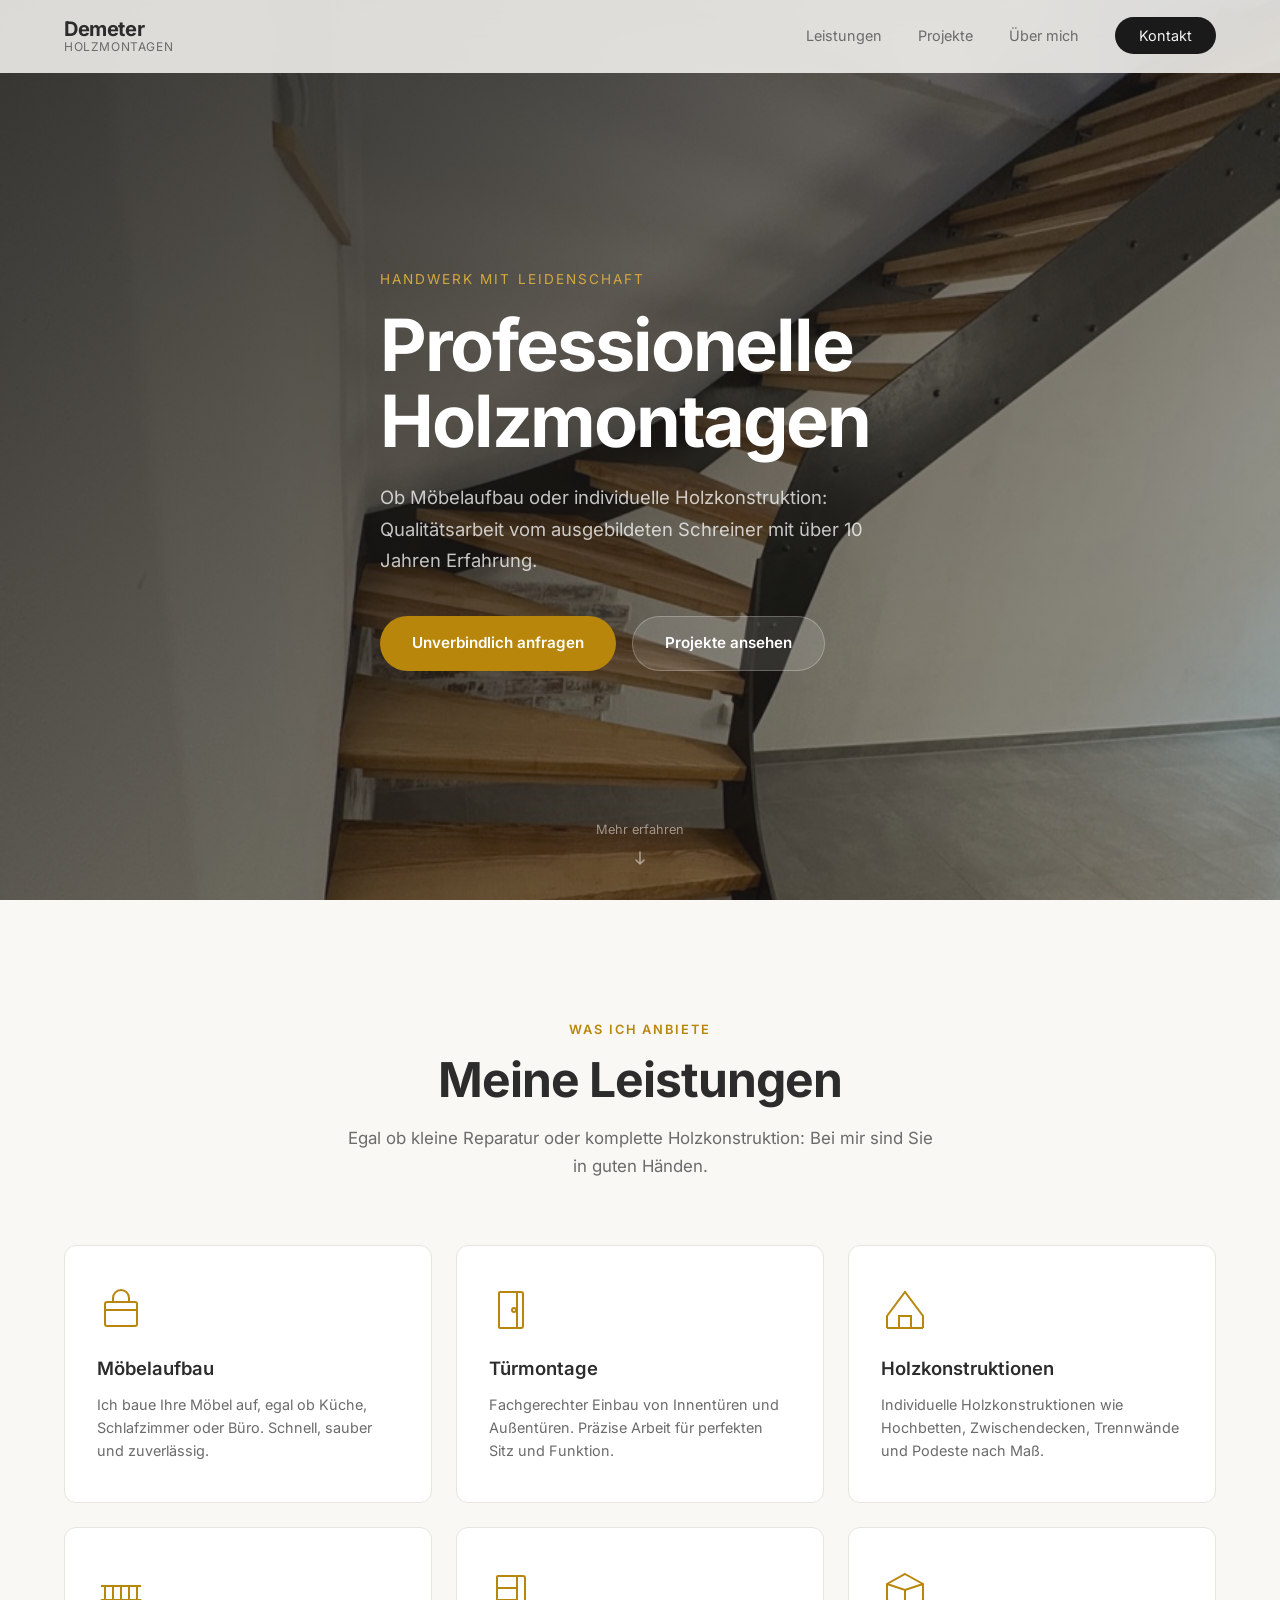
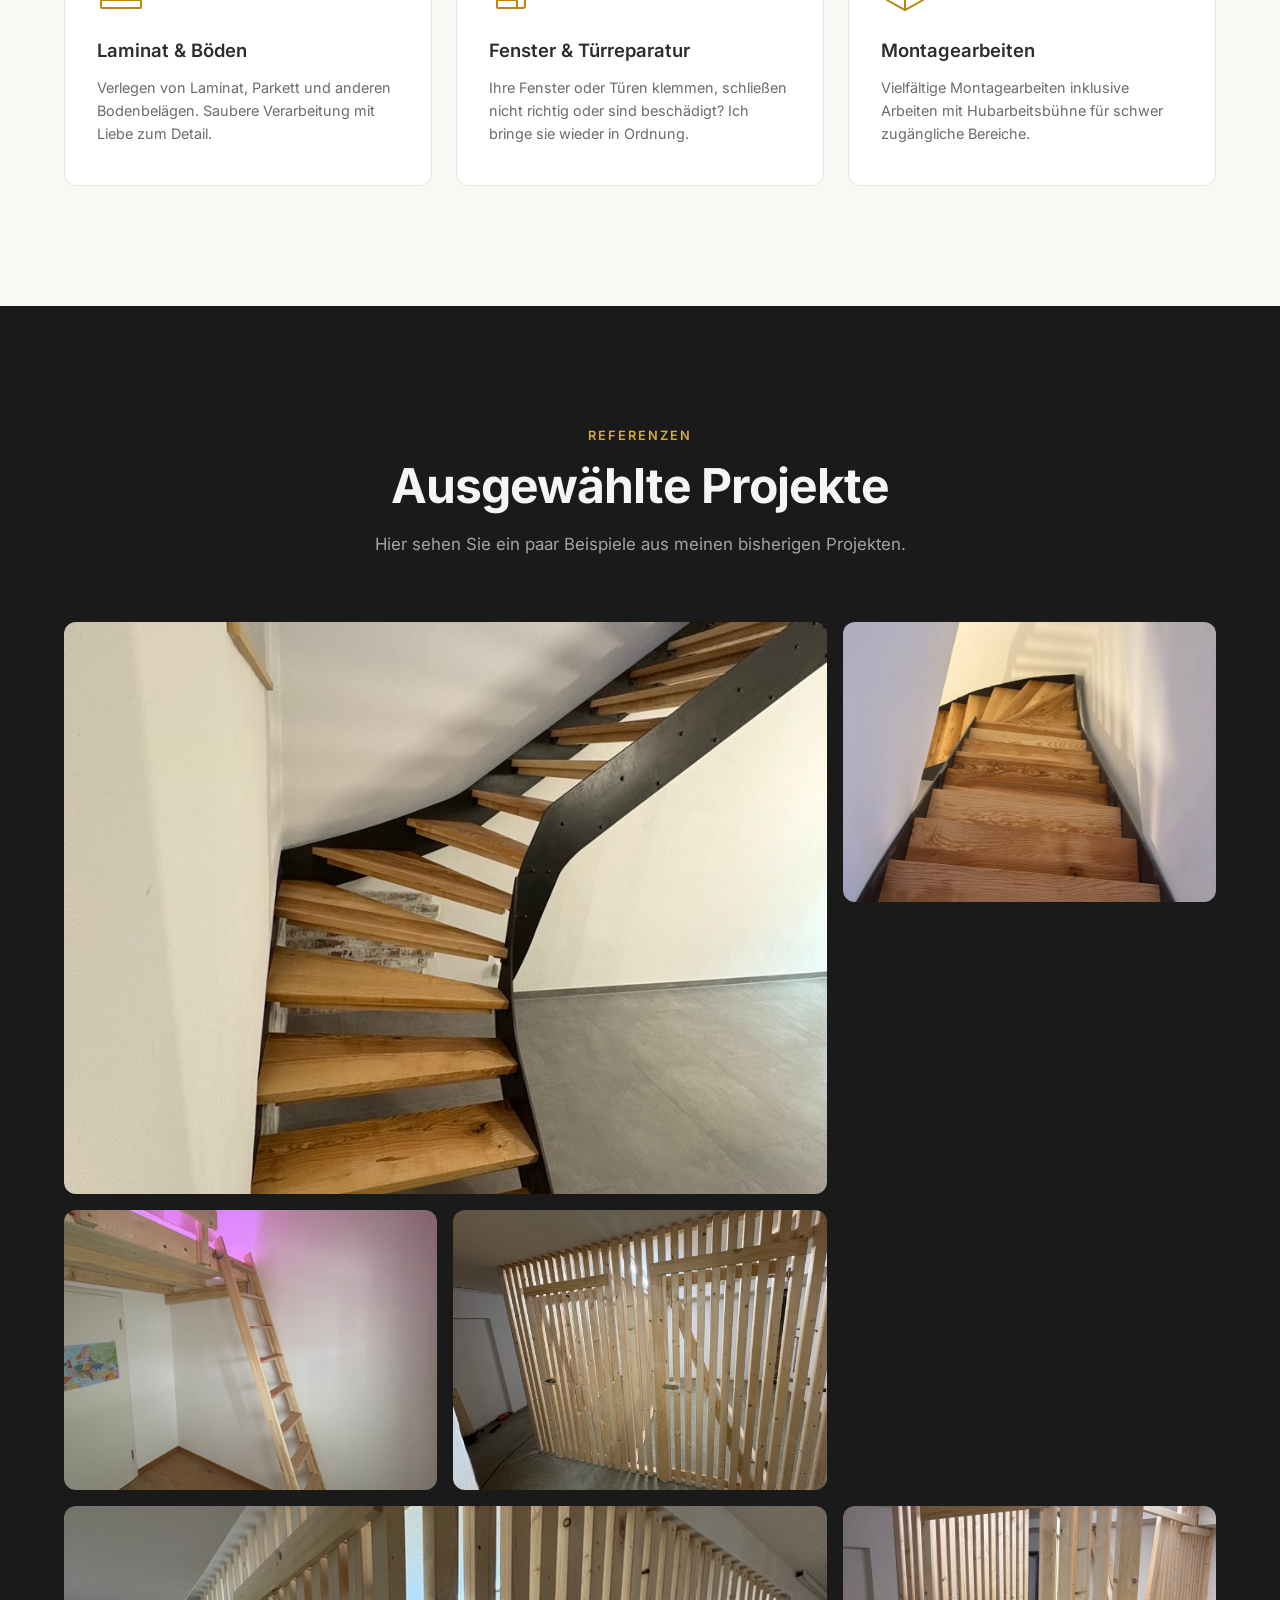
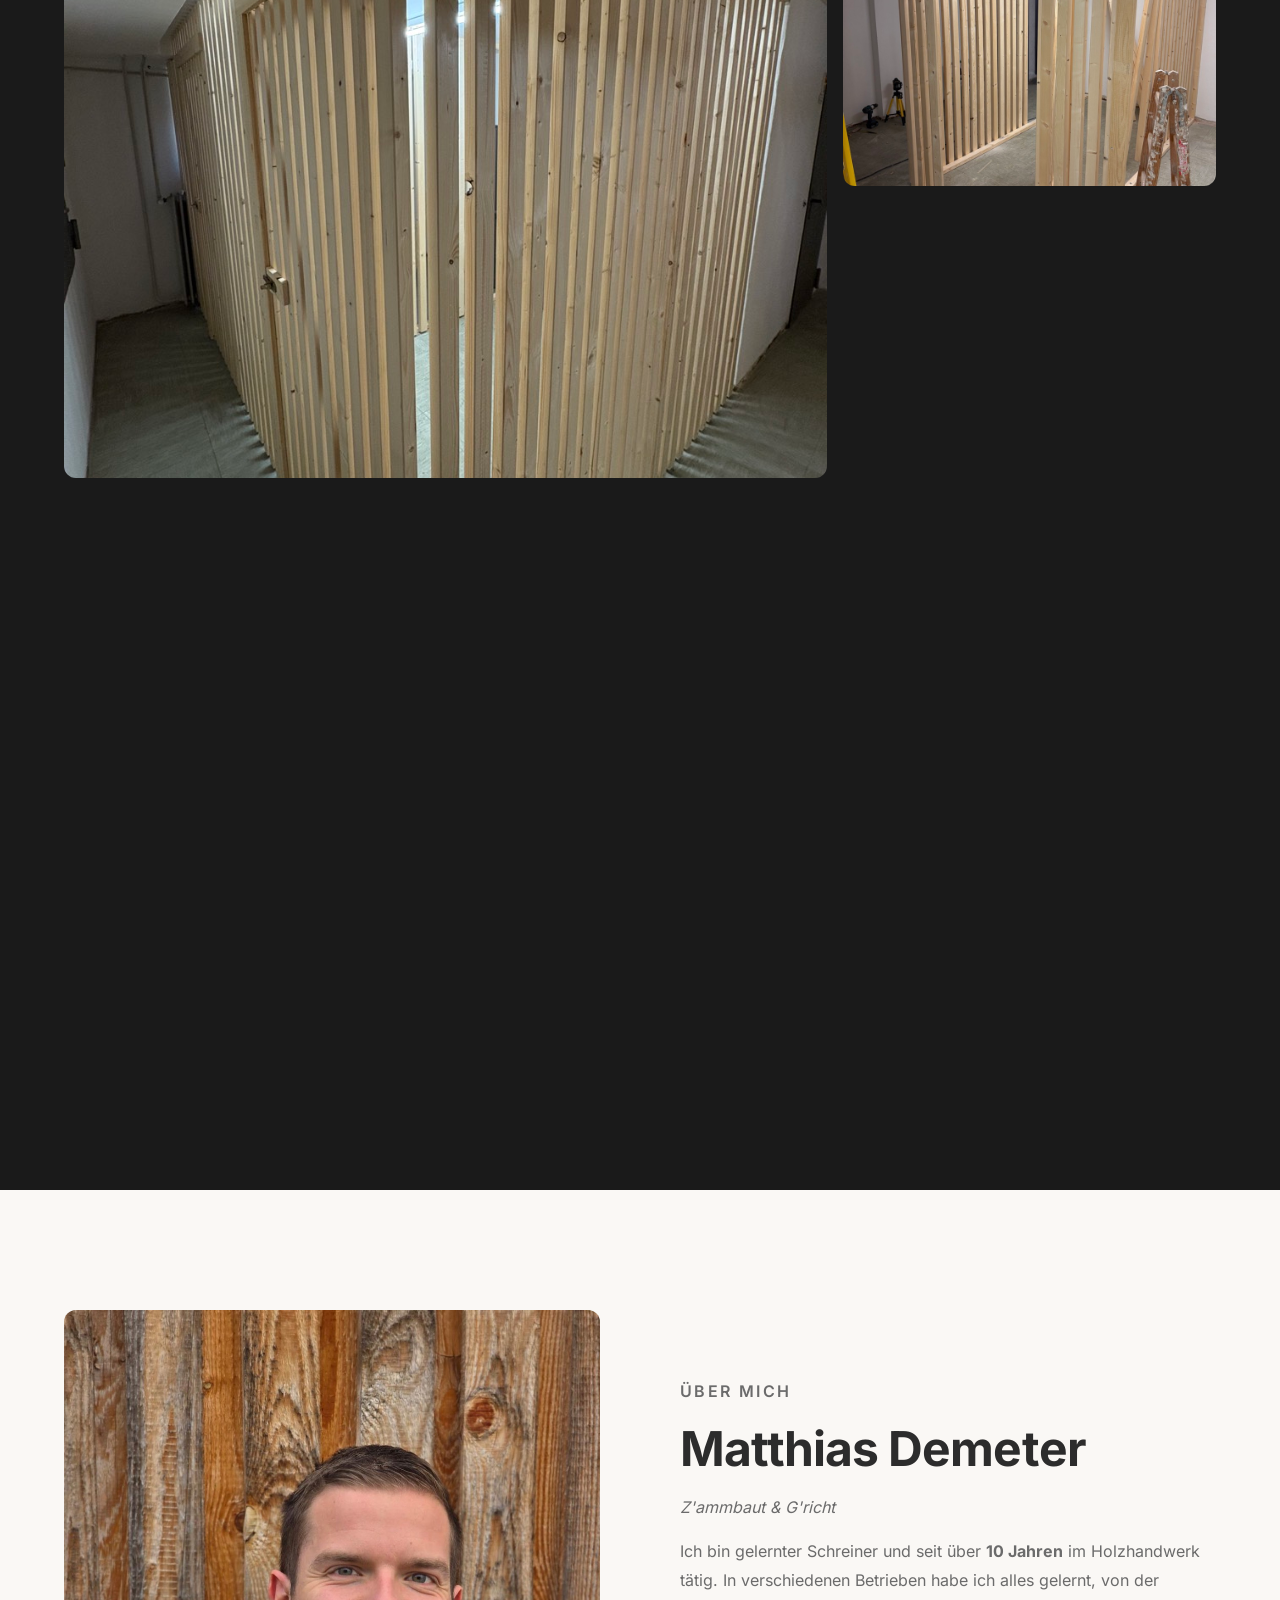
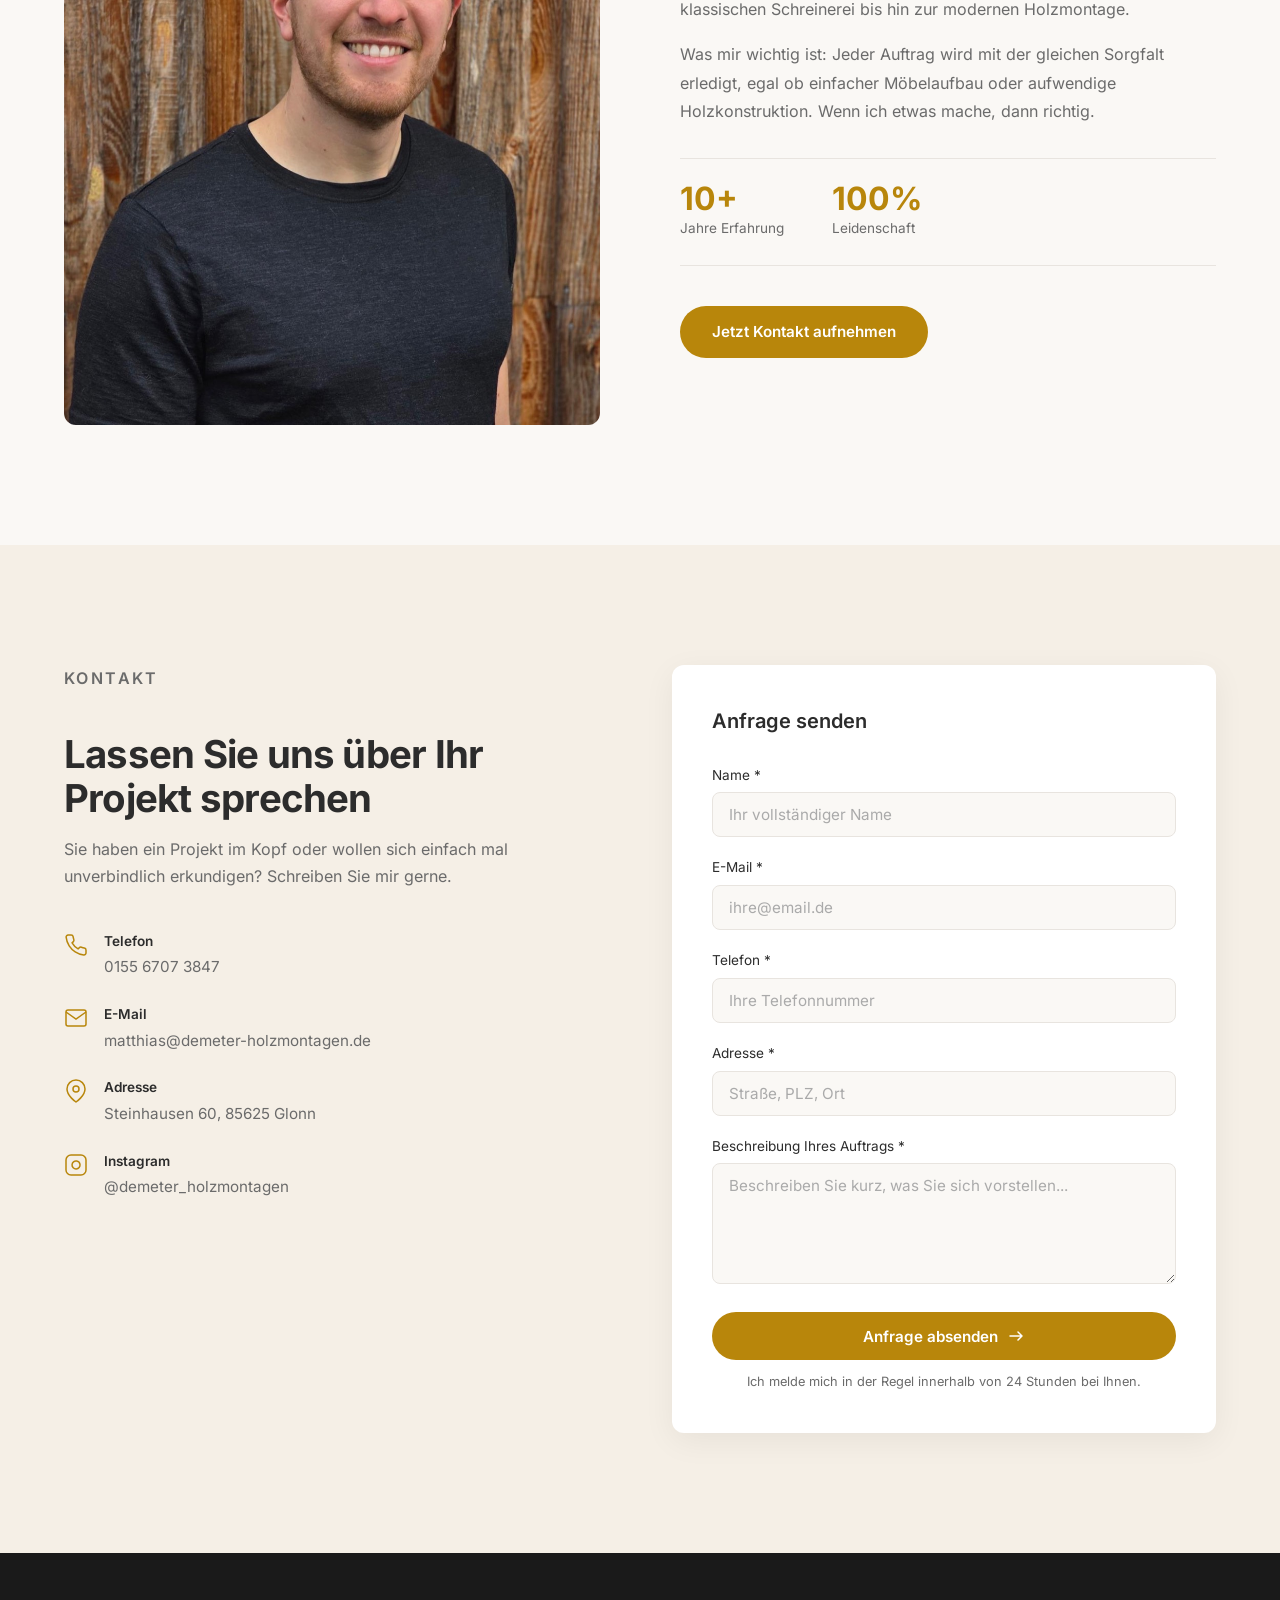
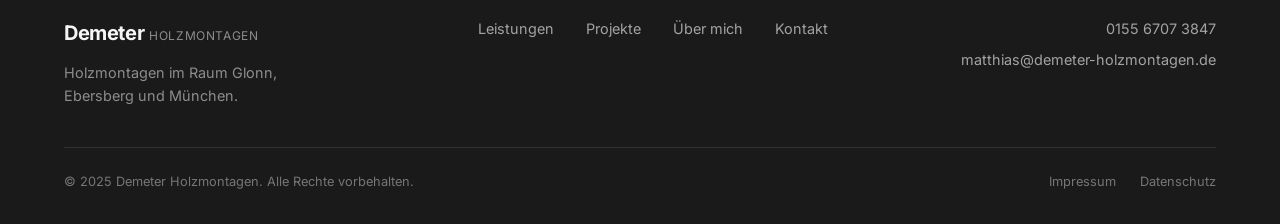
==== index.html @ 100cc27b "Rewrite texts for natural tone and swap profile image - Remove em-dashes and overly polished AI phra" ====
<!DOCTYPE html>
<html lang="de">
<head>
  <meta charset="UTF-8">
  <meta name="viewport" content="width=device-width, initial-scale=1.0">
  <title>Demeter Holzmontagen | Professionelle Holzmontage in Ihrer Region</title>
  <meta name="description" content="Matthias Demeter, ausgebildeter Schreiner mit 10 Jahren Erfahrung. Möbelaufbau, Türmontage, Laminat verlegen, Holzkonstruktionen und mehr.">
  <link rel="stylesheet" href="style.css">
</head>
<body>
  <!-- Navigation -->
  <nav class="nav" id="nav">
    <div class="nav-inner">
      <a href="#" class="nav-logo">
        <span class="logo-text">Demeter</span>
        <span class="logo-sub">Holzmontagen</span>
      </a>
      <button class="nav-toggle" id="navToggle" aria-label="Menü öffnen">
        <span></span>
        <span></span>
        <span></span>
      </button>
      <ul class="nav-links" id="navLinks">
        <li><a href="#leistungen">Leistungen</a></li>
        <li><a href="#projekte">Projekte</a></li>
        <li><a href="#ueber-mich">Über mich</a></li>
        <li><a href="#kontakt" class="nav-cta">Kontakt</a></li>
      </ul>
    </div>
  </nav>

  <!-- Hero -->
  <section class="hero" id="hero">
    <div class="hero-bg">
      <img src="images/IMG_1460.jpeg" alt="Treppengeländer aus Holz und Stahl" loading="eager">
      <div class="hero-overlay"></div>
    </div>
    <div class="hero-content">
      <p class="hero-tag">Handwerk mit Leidenschaft</p>
      <h1>Professionelle<br>Holzmontagen</h1>
      <p class="hero-sub">Ob Möbelaufbau oder individuelle Holzkonstruktion: Qualitätsarbeit vom ausgebildeten Schreiner mit über 10 Jahren Erfahrung.</p>
      <div class="hero-actions">
        <a href="#kontakt" class="btn btn-primary">Unverbindlich anfragen</a>
        <a href="#projekte" class="btn btn-secondary">Projekte ansehen</a>
      </div>
    </div>
    <div class="hero-scroll">
      <span>Mehr erfahren</span>
      <svg width="20" height="20" viewBox="0 0 20 20" fill="none"><path d="M10 4v12m0 0l-4-4m4 4l4-4" stroke="currentColor" stroke-width="1.5" stroke-linecap="round" stroke-linejoin="round"/></svg>
    </div>
  </section>

  <!-- Leistungen -->
  <section class="section leistungen" id="leistungen">
    <div class="container">
      <div class="section-header">
        <p class="section-tag">Was ich anbiete</p>
        <h2>Meine Leistungen</h2>
        <p class="section-desc">Egal ob kleine Reparatur oder komplette Holzkonstruktion: Bei mir sind Sie in guten Händen.</p>
      </div>
      <div class="services-grid">
        <div class="service-card" data-animate>
          <div class="service-icon">
            <svg viewBox="0 0 48 48" fill="none" stroke="currentColor" stroke-width="2"><rect x="8" y="16" width="32" height="24" rx="2"/><path d="M16 16V12a8 8 0 0116 0v4"/><path d="M8 24h32"/></svg>
          </div>
          <h3>Möbelaufbau</h3>
          <p>Ich baue Ihre Möbel auf, egal ob Küche, Schlafzimmer oder Büro. Schnell, sauber und zuverlässig.</p>
        </div>
        <div class="service-card" data-animate>
          <div class="service-icon">
            <svg viewBox="0 0 48 48" fill="none" stroke="currentColor" stroke-width="2"><rect x="10" y="6" width="18" height="36" rx="1"/><path d="M28 6h4a2 2 0 012 2v32a2 2 0 01-2 2h-4"/><circle cx="25" cy="24" r="2"/></svg>
          </div>
          <h3>Türmontage</h3>
          <p>Fachgerechter Einbau von Innentüren und Außentüren. Präzise Arbeit für perfekten Sitz und Funktion.</p>
        </div>
        <div class="service-card" data-animate>
          <div class="service-icon">
            <svg viewBox="0 0 48 48" fill="none" stroke="currentColor" stroke-width="2"><path d="M6 42h36"/><path d="M6 42V30l18-24 18 24v12"/><path d="M18 42V30h12v12"/></svg>
          </div>
          <h3>Holzkonstruktionen</h3>
          <p>Individuelle Holzkonstruktionen wie Hochbetten, Zwischendecken, Trennwände und Podeste nach Maß.</p>
        </div>
        <div class="service-card" data-animate>
          <div class="service-icon">
            <svg viewBox="0 0 48 48" fill="none" stroke="currentColor" stroke-width="2"><rect x="4" y="32" width="40" height="8" rx="1"/><path d="M8 32V18"/><path d="M16 32V18"/><path d="M24 32V18"/><path d="M32 32V18"/><path d="M40 32V18"/><path d="M4 18h40"/></svg>
          </div>
          <h3>Laminat & Böden</h3>
          <p>Verlegen von Laminat, Parkett und anderen Bodenbelägen. Saubere Verarbeitung mit Liebe zum Detail.</p>
        </div>
        <div class="service-card" data-animate>
          <div class="service-icon">
            <svg viewBox="0 0 48 48" fill="none" stroke="currentColor" stroke-width="2"><rect x="8" y="8" width="20" height="32" rx="1"/><path d="M28 8h6a2 2 0 012 2v28a2 2 0 01-2 2h-6"/><path d="M8 20h20"/><path d="M8 32h20"/></svg>
          </div>
          <h3>Fenster & Türreparatur</h3>
          <p>Ihre Fenster oder Türen klemmen, schließen nicht richtig oder sind beschädigt? Ich bringe sie wieder in Ordnung.</p>
        </div>
        <div class="service-card" data-animate>
          <div class="service-icon">
            <svg viewBox="0 0 48 48" fill="none" stroke="currentColor" stroke-width="2"><path d="M24 6l18 10v16L24 42 6 32V16z"/><path d="M24 22v20"/><path d="M6 16l18 6 18-6"/></svg>
          </div>
          <h3>Montagearbeiten</h3>
          <p>Vielfältige Montagearbeiten inklusive Arbeiten mit Hubarbeitsbühne für schwer zugängliche Bereiche.</p>
        </div>
      </div>
    </div>
  </section>

  <!-- Projekte -->
  <section class="section projekte" id="projekte">
    <div class="container">
      <div class="section-header">
        <p class="section-tag">Referenzen</p>
        <h2>Ausgewählte Projekte</h2>
        <p class="section-desc">Hier sehen Sie ein paar Beispiele aus meinen bisherigen Projekten.</p>
      </div>
      <div class="gallery">
        <div class="gallery-item gallery-item--wide" data-animate>
          <img src="images/IMG_1460.jpeg" alt="Geschwungenes Treppengeländer aus Eichenholz und Stahl" loading="lazy">
          <div class="gallery-caption">
            <h4>Treppengeländer</h4>
            <p>Eiche & Stahl</p>
          </div>
        </div>
        <div class="gallery-item" data-animate>
          <img src="images/IMG_1466.jpeg" alt="Holztreppe mit Eichenstufen" loading="lazy">
          <div class="gallery-caption">
            <h4>Treppenstufen</h4>
            <p>Massivholz-Stufen</p>
          </div>
        </div>
        <div class="gallery-item" data-animate>
          <img src="images/IMG_1573.jpeg" alt="Maßgefertigtes Hochbett mit Leiter" loading="lazy">
          <div class="gallery-caption">
            <h4>Hochbett</h4>
            <p>Maßanfertigung</p>
          </div>
        </div>
        <div class="gallery-item" data-animate>
          <img src="images/IMG_2616.jpeg" alt="Holz-Lamellen-Trennwand" loading="lazy">
          <div class="gallery-caption">
            <h4>Trennwand</h4>
            <p>Lamellen-Design</p>
          </div>
        </div>
        <div class="gallery-item gallery-item--wide" data-animate>
          <img src="images/IMG_2623.jpeg" alt="Holzdecken-Konstruktion fertiggestellt" loading="lazy">
          <div class="gallery-caption">
            <h4>Deckenkonstruktion</h4>
            <p>Holzbalkendecke</p>
          </div>
        </div>
        <div class="gallery-item" data-animate>
          <img src="images/IMG_2606.jpeg" alt="Holzbalken-Unterkonstruktion" loading="lazy">
          <div class="gallery-caption">
            <h4>Unterkonstruktion</h4>
            <p>Balkenlage</p>
          </div>
        </div>
        <div class="gallery-item" data-animate>
          <img src="images/fdd9a272-8588-4244-8322-410e954a0298.jpeg" alt="Fertig verlegter Holzboden" loading="lazy">
          <div class="gallery-caption">
            <h4>Holzboden</h4>
            <p>Dielenboden verlegt</p>
          </div>
        </div>
        <div class="gallery-item" data-animate>
          <img src="images/25306461-3b3c-41fe-8bfb-12fda0c2f14a.jpeg" alt="Bodenverlegung in Arbeit" loading="lazy">
          <div class="gallery-caption">
            <h4>Bodenverlegung</h4>
            <p>In Arbeit</p>
          </div>
        </div>
        <div class="gallery-item" data-animate>
          <img src="images/IMG_1369.jpeg" alt="Handgefertigtes Holzbrett mit Oberflächenbehandlung" loading="lazy">
          <div class="gallery-caption">
            <h4>Holzveredelung</h4>
            <p>Oberflächenbehandlung</p>
          </div>
        </div>
        <div class="gallery-item" data-animate>
          <img src="images/IMG_2621.jpeg" alt="Deckenkonstruktion mit Trennwand" loading="lazy">
          <div class="gallery-caption">
            <h4>Raumtrennung</h4>
            <p>Decke & Trennwand</p>
          </div>
        </div>
      </div>
    </div>
  </section>

  <!-- Über mich -->
  <section class="section ueber-mich" id="ueber-mich">
    <div class="container">
      <div class="about-grid">
        <div class="about-image" data-animate>
          <img src="images/me.jpeg" alt="Matthias Demeter, Schreiner">
        </div>
        <div class="about-content" data-animate>
          <p class="section-tag">Über mich</p>
          <h2>Matthias Demeter</h2>
          <p class="about-tagline">Z'ammbaut &amp; G'richt</p>
          <p>Ich bin gelernter Schreiner und seit über <strong>10 Jahren</strong> im Holzhandwerk tätig. In verschiedenen Betrieben habe ich alles gelernt, von der klassischen Schreinerei bis hin zur modernen Holzmontage.</p>
          <p>Was mir wichtig ist: Jeder Auftrag wird mit der gleichen Sorgfalt erledigt, egal ob einfacher Möbelaufbau oder aufwendige Holzkonstruktion. Wenn ich etwas mache, dann richtig.</p>
          <div class="about-stats">
            <div class="stat">
              <span class="stat-number">10+</span>
              <span class="stat-label">Jahre Erfahrung</span>
            </div>
            <div class="stat">
              <span class="stat-number">100%</span>
              <span class="stat-label">Leidenschaft</span>
            </div>
          </div>
          <a href="#kontakt" class="btn btn-primary">Jetzt Kontakt aufnehmen</a>
        </div>
      </div>
    </div>
  </section>

  <!-- Kontakt -->
  <section class="section kontakt" id="kontakt">
    <div class="container">
      <div class="contact-grid">
        <div class="contact-info" data-animate>
          <p class="section-tag">Kontakt</p>
          <h2>Lassen Sie uns über Ihr Projekt sprechen</h2>
          <p>Sie haben ein Projekt im Kopf oder wollen sich einfach mal unverbindlich erkundigen? Schreiben Sie mir gerne.</p>
          <div class="contact-details">
            <div class="contact-item">
              <svg viewBox="0 0 24 24" fill="none" stroke="currentColor" stroke-width="1.5"><path d="M22 16.92v3a2 2 0 01-2.18 2 19.79 19.79 0 01-8.63-3.07 19.5 19.5 0 01-6-6 19.79 19.79 0 01-3.07-8.67A2 2 0 014.11 2h3a2 2 0 012 1.72 12.84 12.84 0 00.7 2.81 2 2 0 01-.45 2.11L8.09 9.91a16 16 0 006 6l1.27-1.27a2 2 0 012.11-.45 12.84 12.84 0 002.81.7A2 2 0 0122 16.92z"/></svg>
              <div>
                <strong>Telefon</strong>
                <a href="tel:+4915567073847">0155 6707 3847</a>
              </div>
            </div>
            <div class="contact-item">
              <svg viewBox="0 0 24 24" fill="none" stroke="currentColor" stroke-width="1.5"><path d="M4 4h16c1.1 0 2 .9 2 2v12c0 1.1-.9 2-2 2H4c-1.1 0-2-.9-2-2V6c0-1.1.9-2 2-2z"/><polyline points="22,6 12,13 2,6"/></svg>
              <div>
                <strong>E-Mail</strong>
                <a href="mailto:matthias@demeter-holzmontagen.de">matthias@demeter-holzmontagen.de</a>
              </div>
            </div>
            <div class="contact-item">
              <svg viewBox="0 0 24 24" fill="none" stroke="currentColor" stroke-width="1.5"><path d="M21 10c0 7-9 13-9 13s-9-6-9-13a9 9 0 0118 0z"/><circle cx="12" cy="10" r="3"/></svg>
              <div>
                <strong>Adresse</strong>
                <span>Steinhausen 60, 85625 Glonn</span>
              </div>
            </div>
            <div class="contact-item">
              <svg viewBox="0 0 24 24" fill="none" stroke="currentColor" stroke-width="1.5"><rect x="2" y="2" width="20" height="20" rx="5"/><path d="M16 11.37A4 4 0 1112.63 8 4 4 0 0116 11.37z"/><path d="M17.5 6.5h.01"/></svg>
              <div>
                <strong>Instagram</strong>
                <a href="https://instagram.com/demeter_holzmontagen" target="_blank" rel="noopener">@demeter_holzmontagen</a>
              </div>
            </div>
          </div>
        </div>
        <div class="contact-form-wrap" data-animate>
          <form class="contact-form" id="contactForm" action="https://api.web3forms.com/submit" method="POST">
            <input type="hidden" name="access_key" value="6c827ec6-13a4-4be9-8586-7a49bbba037a">
            <input type="hidden" name="subject" value="Neue Anfrage über demeter-holzmontagen.de">
            <input type="hidden" name="from_name" value="Demeter Holzmontagen Website">
            <input type="checkbox" name="botcheck" style="display:none">
            <h3>Anfrage senden</h3>
            <div class="form-group">
              <label for="name">Name *</label>
              <input type="text" id="name" name="name" required placeholder="Ihr vollständiger Name">
            </div>
            <div class="form-group">
              <label for="email">E-Mail *</label>
              <input type="email" id="email" name="email" required placeholder="ihre@email.de">
            </div>
            <div class="form-group">
              <label for="phone">Telefon *</label>
              <input type="tel" id="phone" name="phone" required placeholder="Ihre Telefonnummer">
            </div>
            <div class="form-group">
              <label for="address">Adresse *</label>
              <input type="text" id="address" name="address" required placeholder="Straße, PLZ, Ort">
            </div>
            <div class="form-group">
              <label for="message">Beschreibung Ihres Auftrags *</label>
              <textarea id="message" name="message" rows="5" required placeholder="Beschreiben Sie kurz, was Sie sich vorstellen..."></textarea>
            </div>
            <button type="submit" class="btn btn-primary btn-full">
              <span>Anfrage absenden</span>
              <svg width="20" height="20" viewBox="0 0 20 20" fill="none"><path d="M4 10h12m0 0l-4-4m4 4l-4 4" stroke="currentColor" stroke-width="1.5" stroke-linecap="round" stroke-linejoin="round"/></svg>
            </button>
            <p class="form-note">Ich melde mich in der Regel innerhalb von 24 Stunden bei Ihnen.</p>
          </form>
          <div class="form-success" id="formSuccess" hidden>
            <svg viewBox="0 0 48 48" fill="none" stroke="currentColor" stroke-width="2"><circle cx="24" cy="24" r="20"/><path d="M14 24l7 7 13-13"/></svg>
            <h3>Vielen Dank!</h3>
            <p>Ihre Anfrage wurde erfolgreich gesendet. Ich melde mich zeitnah bei Ihnen.</p>
          </div>
        </div>
      </div>
    </div>
  </section>

  <!-- Footer -->
  <footer class="footer">
    <div class="container">
      <div class="footer-inner">
        <div class="footer-brand">
          <span class="logo-text">Demeter</span>
          <span class="logo-sub">Holzmontagen</span>
          <p>Holzmontagen im Raum Glonn, Ebersberg und München.</p>
        </div>
        <div class="footer-links">
          <a href="#leistungen">Leistungen</a>
          <a href="#projekte">Projekte</a>
          <a href="#ueber-mich">Über mich</a>
          <a href="#kontakt">Kontakt</a>
        </div>
        <div class="footer-contact">
          <a href="tel:+4915567073847">0155 6707 3847</a>
          <a href="mailto:matthias@demeter-holzmontagen.de">matthias@demeter-holzmontagen.de</a>
        </div>
      </div>
      <div class="footer-bottom">
        <p>&copy; 2025 Demeter Holzmontagen. Alle Rechte vorbehalten.</p>
        <div class="footer-legal">
          <a href="impressum.html">Impressum</a>
          <a href="datenschutz.html">Datenschutz</a>
        </div>
      </div>
    </div>
  </footer>

  <!-- Lightbox -->
  <div class="lightbox" id="lightbox" hidden>
    <button class="lightbox-close" aria-label="Schließen">&times;</button>
    <button class="lightbox-prev" aria-label="Vorheriges Bild">&#8249;</button>
    <button class="lightbox-next" aria-label="Nächstes Bild">&#8250;</button>
    <img class="lightbox-img" id="lightboxImg" src="" alt="">
  </div>

  <script src="main.js"></script>
  <script defer src="/_vercel/insights/script.js"></script>
  <script defer src="/_vercel/speed-insights/script.js"></script>
</body>
</html>
---- style.css ----
/* ===== Local Fonts ===== */
@font-face { font-family: 'Inter'; font-style: normal; font-weight: 300; font-display: swap; src: url('fonts/inter-300.woff2') format('woff2'); }
@font-face { font-family: 'Inter'; font-style: normal; font-weight: 400; font-display: swap; src: url('fonts/inter.woff2') format('woff2'); }
@font-face { font-family: 'Inter'; font-style: normal; font-weight: 500; font-display: swap; src: url('fonts/inter.woff2') format('woff2'); }
@font-face { font-family: 'Inter'; font-style: normal; font-weight: 600; font-display: swap; src: url('fonts/inter-600.woff2') format('woff2'); }
@font-face { font-family: 'Inter'; font-style: normal; font-weight: 700; font-display: swap; src: url('fonts/inter-700.woff2') format('woff2'); }

/* ===== Reset & Base ===== */
*, *::before, *::after { margin: 0; padding: 0; box-sizing: border-box; }

:root {
  --bg: #faf8f5;
  --bg-dark: #1a1a1a;
  --bg-card: #ffffff;
  --text: #2c2c2c;
  --text-light: #6b6b6b;
  --text-inv: #f5f5f5;
  --accent: #b8860b;
  --accent-light: #d4a843;
  --accent-bg: #f5efe6;
  --border: #e8e4df;
  --radius: 12px;
  --radius-sm: 8px;
  --transition: 0.3s cubic-bezier(0.4, 0, 0.2, 1);
  --font: 'Inter', -apple-system, BlinkMacSystemFont, sans-serif;
}

html { scroll-behavior: smooth; }

body {
  font-family: var(--font);
  color: var(--text);
  background: var(--bg);
  line-height: 1.6;
  -webkit-font-smoothing: antialiased;
}

img { display: block; max-width: 100%; height: auto; }

a {
  color: inherit;
  text-decoration: none;
  transition: color var(--transition);
}

.container {
  max-width: 1200px;
  margin: 0 auto;
  padding: 0 24px;
}

/* ===== Navigation ===== */
.nav {
  position: fixed;
  top: 0;
  left: 0;
  right: 0;
  z-index: 100;
  background: rgba(250, 248, 245, 0.85);
  backdrop-filter: blur(20px);
  -webkit-backdrop-filter: blur(20px);
  border-bottom: 1px solid transparent;
  transition: border-color var(--transition), background var(--transition);
}

.nav.scrolled {
  border-bottom-color: var(--border);
  background: rgba(250, 248, 245, 0.95);
}

.nav-inner {
  max-width: 1200px;
  margin: 0 auto;
  padding: 0 24px;
  display: flex;
  align-items: center;
  justify-content: space-between;
  height: 72px;
}

.nav-logo {
  display: flex;
  flex-direction: column;
  line-height: 1.1;
}

.logo-text {
  font-size: 1.25rem;
  font-weight: 700;
  color: var(--text);
  letter-spacing: -0.02em;
}

.logo-sub {
  font-size: 0.75rem;
  font-weight: 400;
  color: var(--text-light);
  letter-spacing: 0.05em;
  text-transform: uppercase;
}

.nav-links {
  display: flex;
  align-items: center;
  gap: 36px;
  list-style: none;
}

.nav-links a {
  font-size: 0.9rem;
  font-weight: 500;
  color: var(--text-light);
  position: relative;
}

.nav-links a:hover { color: var(--text); }

.nav-links a::after {
  content: '';
  position: absolute;
  bottom: -4px;
  left: 0;
  width: 0;
  height: 2px;
  background: var(--accent);
  transition: width var(--transition);
}

.nav-links a:hover::after { width: 100%; }

.nav-cta {
  background: var(--bg-dark) !important;
  color: var(--text-inv) !important;
  padding: 10px 24px;
  border-radius: 100px;
}

.nav-cta:hover { background: #333 !important; }
.nav-cta::after { display: none !important; }

.nav-toggle {
  display: none;
  flex-direction: column;
  gap: 5px;
  background: none;
  border: none;
  cursor: pointer;
  padding: 4px;
}

.nav-toggle span {
  width: 24px;
  height: 2px;
  background: var(--text);
  transition: var(--transition);
  border-radius: 2px;
}

/* ===== Hero ===== */
.hero {
  position: relative;
  min-height: 100vh;
  display: flex;
  align-items: center;
  justify-content: center;
  overflow: hidden;
}

.hero-bg {
  position: absolute;
  inset: 0;
}

.hero-bg img {
  width: 100%;
  height: 100%;
  object-fit: cover;
  object-position: center 30%;
}

.hero-overlay {
  position: absolute;
  inset: 0;
  background: linear-gradient(
    135deg,
    rgba(26, 26, 26, 0.85) 0%,
    rgba(26, 26, 26, 0.6) 50%,
    rgba(26, 26, 26, 0.4) 100%
  );
}

.hero-content {
  position: relative;
  z-index: 2;
  max-width: 720px;
  padding: 120px 24px 80px;
}

.hero-tag {
  font-size: 0.85rem;
  font-weight: 500;
  color: var(--accent-light);
  text-transform: uppercase;
  letter-spacing: 0.15em;
  margin-bottom: 16px;
}

.hero h1 {
  font-size: clamp(2.5rem, 6vw, 4.5rem);
  font-weight: 700;
  color: #fff;
  line-height: 1.05;
  letter-spacing: -0.03em;
  margin-bottom: 24px;
}

.hero-sub {
  font-size: 1.15rem;
  color: rgba(255, 255, 255, 0.75);
  line-height: 1.7;
  max-width: 520px;
  margin-bottom: 40px;
}

.hero-actions {
  display: flex;
  gap: 16px;
  flex-wrap: wrap;
}

.hero-scroll {
  position: absolute;
  bottom: 32px;
  left: 50%;
  transform: translateX(-50%);
  z-index: 2;
  display: flex;
  flex-direction: column;
  align-items: center;
  gap: 8px;
  color: rgba(255, 255, 255, 0.5);
  font-size: 0.8rem;
  animation: bounce 2s infinite;
}

@keyframes bounce {
  0%, 100% { transform: translateX(-50%) translateY(0); }
  50% { transform: translateX(-50%) translateY(8px); }
}

/* ===== Buttons ===== */
.btn {
  display: inline-flex;
  align-items: center;
  gap: 8px;
  padding: 14px 32px;
  font-family: var(--font);
  font-size: 0.95rem;
  font-weight: 600;
  border-radius: 100px;
  border: none;
  cursor: pointer;
  transition: all var(--transition);
}

.btn-primary {
  background: var(--accent);
  color: #fff;
}

.btn-primary:hover {
  background: var(--accent-light);
  transform: translateY(-1px);
  box-shadow: 0 8px 24px rgba(184, 134, 11, 0.3);
}

.btn-secondary {
  background: rgba(255, 255, 255, 0.12);
  color: #fff;
  border: 1px solid rgba(255, 255, 255, 0.25);
}

.btn-secondary:hover {
  background: rgba(255, 255, 255, 0.2);
}

.btn-full { width: 100%; justify-content: center; }

/* ===== Sections ===== */
.section { padding: 120px 0; }

.section-header {
  text-align: center;
  max-width: 600px;
  margin: 0 auto 64px;
}

.section-tag {
  font-size: 0.8rem;
  font-weight: 600;
  color: var(--accent);
  text-transform: uppercase;
  letter-spacing: 0.15em;
  margin-bottom: 12px;
}

.section h2, h2 {
  font-size: clamp(2rem, 4vw, 3rem);
  font-weight: 700;
  letter-spacing: -0.02em;
  line-height: 1.15;
  margin-bottom: 16px;
}

.section-desc {
  font-size: 1.05rem;
  color: var(--text-light);
  line-height: 1.7;
}

/* ===== Services ===== */
.services-grid {
  display: grid;
  grid-template-columns: repeat(3, 1fr);
  gap: 24px;
}

.service-card {
  background: var(--bg-card);
  border: 1px solid var(--border);
  border-radius: var(--radius);
  padding: 40px 32px;
  transition: all var(--transition);
}

.service-card:hover {
  transform: translateY(-4px);
  box-shadow: 0 16px 48px rgba(0, 0, 0, 0.08);
  border-color: var(--accent);
}

.service-icon {
  width: 48px;
  height: 48px;
  margin-bottom: 20px;
  color: var(--accent);
}

.service-card h3 {
  font-size: 1.15rem;
  font-weight: 600;
  margin-bottom: 10px;
}

.service-card p {
  font-size: 0.9rem;
  color: var(--text-light);
  line-height: 1.6;
}

/* ===== Gallery ===== */
.projekte { background: var(--bg-dark); }

.projekte .section-tag { color: var(--accent-light); }
.projekte h2 { color: var(--text-inv); }
.projekte .section-desc { color: rgba(255, 255, 255, 0.6); }

.gallery {
  display: grid;
  grid-template-columns: repeat(3, 1fr);
  gap: 16px;
}

.gallery-item {
  position: relative;
  border-radius: var(--radius);
  overflow: hidden;
  cursor: pointer;
  aspect-ratio: 4/3;
}

.gallery-item--wide {
  grid-column: span 2;
}

.gallery-item img {
  width: 100%;
  height: 100%;
  object-fit: cover;
  transition: transform 0.6s cubic-bezier(0.4, 0, 0.2, 1);
}

.gallery-item:hover img { transform: scale(1.05); }

.gallery-caption {
  position: absolute;
  bottom: 0;
  left: 0;
  right: 0;
  padding: 32px 24px 20px;
  background: linear-gradient(transparent, rgba(0, 0, 0, 0.7));
  opacity: 0;
  transform: translateY(8px);
  transition: all var(--transition);
}

.gallery-item:hover .gallery-caption {
  opacity: 1;
  transform: translateY(0);
}

.gallery-caption h4 {
  font-size: 1rem;
  font-weight: 600;
  color: #fff;
}

.gallery-caption p {
  font-size: 0.8rem;
  color: rgba(255, 255, 255, 0.7);
}

/* ===== About ===== */
.about-grid {
  display: grid;
  grid-template-columns: 1fr 1fr;
  gap: 80px;
  align-items: center;
}

.about-image {
  border-radius: var(--radius);
  overflow: hidden;
  aspect-ratio: 3/4;
}

.about-image img {
  width: 100%;
  height: 100%;
  object-fit: cover;
  object-position: top center;
}

.about-tagline {
  font-size: 1.2rem;
  font-weight: 500;
  color: var(--accent);
  font-style: italic;
  margin-bottom: 24px;
}

.about-content p {
  font-size: 1rem;
  color: var(--text-light);
  line-height: 1.8;
  margin-bottom: 16px;
}

.about-stats {
  display: flex;
  gap: 48px;
  margin: 32px 0 40px;
  padding: 24px 0;
  border-top: 1px solid var(--border);
  border-bottom: 1px solid var(--border);
}

.stat-number {
  display: block;
  font-size: 2rem;
  font-weight: 700;
  color: var(--accent);
  line-height: 1;
}

.stat-label {
  font-size: 0.85rem;
  color: var(--text-light);
  margin-top: 4px;
}

/* ===== Contact ===== */
.kontakt { background: var(--accent-bg); }

.contact-grid {
  display: grid;
  grid-template-columns: 1fr 1fr;
  gap: 64px;
  align-items: start;
}

.contact-info h2 {
  font-size: clamp(1.8rem, 3vw, 2.5rem);
}

.contact-info > p {
  font-size: 1rem;
  color: var(--text-light);
  line-height: 1.7;
  margin-bottom: 40px;
}

.contact-details {
  display: flex;
  flex-direction: column;
  gap: 24px;
}

.contact-item {
  display: flex;
  align-items: start;
  gap: 16px;
}

.contact-item svg {
  width: 24px;
  height: 24px;
  flex-shrink: 0;
  color: var(--accent);
  margin-top: 2px;
}

.contact-item strong {
  display: block;
  font-size: 0.85rem;
  font-weight: 600;
  margin-bottom: 2px;
}

.contact-item a:hover { color: var(--accent); }

.contact-item span,
.contact-item a {
  font-size: 0.95rem;
  color: var(--text-light);
}

/* ===== Contact Form ===== */
.contact-form-wrap {
  background: var(--bg-card);
  border-radius: var(--radius);
  padding: 40px;
  box-shadow: 0 8px 32px rgba(0, 0, 0, 0.06);
}

.contact-form h3 {
  font-size: 1.25rem;
  font-weight: 600;
  margin-bottom: 28px;
}

.form-group {
  margin-bottom: 20px;
}

.form-group label {
  display: block;
  font-size: 0.85rem;
  font-weight: 500;
  margin-bottom: 6px;
  color: var(--text);
}

.form-group input,
.form-group textarea {
  width: 100%;
  padding: 12px 16px;
  font-family: var(--font);
  font-size: 0.95rem;
  border: 1px solid var(--border);
  border-radius: var(--radius-sm);
  background: var(--bg);
  color: var(--text);
  transition: border-color var(--transition), box-shadow var(--transition);
  outline: none;
}

.form-group input:focus,
.form-group textarea:focus {
  border-color: var(--accent);
  box-shadow: 0 0 0 3px rgba(184, 134, 11, 0.1);
}

.form-group input::placeholder,
.form-group textarea::placeholder {
  color: #aaa;
}

.form-group textarea { resize: vertical; min-height: 120px; }

.form-note {
  text-align: center;
  font-size: 0.8rem;
  color: var(--text-light);
  margin-top: 12px;
}

.form-success {
  text-align: center;
  padding: 40px 20px;
}

.form-success svg {
  width: 64px;
  height: 64px;
  color: #22c55e;
  margin-bottom: 20px;
}

.form-success h3 {
  font-size: 1.5rem;
  margin-bottom: 12px;
}

.form-success p {
  color: var(--text-light);
}

/* ===== Footer ===== */
.footer {
  background: var(--bg-dark);
  color: var(--text-inv);
  padding: 64px 0 32px;
}

.footer-inner {
  display: flex;
  justify-content: space-between;
  align-items: start;
  gap: 48px;
  padding-bottom: 40px;
  border-bottom: 1px solid rgba(255, 255, 255, 0.1);
}

.footer-brand .logo-text { color: var(--text-inv); }
.footer-brand .logo-sub { color: rgba(255, 255, 255, 0.5); }

.footer-brand p {
  font-size: 0.9rem;
  color: rgba(255, 255, 255, 0.5);
  margin-top: 12px;
  max-width: 280px;
}

.footer-links {
  display: flex;
  gap: 32px;
}

.footer-links a {
  font-size: 0.9rem;
  color: rgba(255, 255, 255, 0.6);
}

.footer-links a:hover { color: #fff; }

.footer-contact {
  display: flex;
  flex-direction: column;
  gap: 8px;
  align-items: flex-end;
}

.footer-contact a {
  font-size: 0.9rem;
  color: rgba(255, 255, 255, 0.6);
}

.footer-contact a:hover { color: var(--accent-light); }

.footer-bottom {
  display: flex;
  justify-content: space-between;
  align-items: center;
  padding-top: 24px;
}

.footer-bottom p {
  font-size: 0.8rem;
  color: rgba(255, 255, 255, 0.4);
}

.footer-legal {
  display: flex;
  gap: 24px;
}

.footer-legal a {
  font-size: 0.8rem;
  color: rgba(255, 255, 255, 0.4);
}

.footer-legal a:hover { color: rgba(255, 255, 255, 0.7); }

/* ===== Lightbox ===== */
.lightbox {
  position: fixed;
  inset: 0;
  z-index: 200;
  background: rgba(0, 0, 0, 0.92);
  display: flex;
  align-items: center;
  justify-content: center;
  backdrop-filter: blur(8px);
}

.lightbox[hidden] { display: none; }

.lightbox-img {
  max-width: 90vw;
  max-height: 85vh;
  object-fit: contain;
  border-radius: var(--radius-sm);
}

.lightbox-close,
.lightbox-prev,
.lightbox-next {
  position: absolute;
  background: none;
  border: none;
  color: #fff;
  cursor: pointer;
  font-size: 2rem;
  padding: 16px;
  opacity: 0.6;
  transition: opacity var(--transition);
}

.lightbox-close:hover,
.lightbox-prev:hover,
.lightbox-next:hover { opacity: 1; }

.lightbox-close { top: 16px; right: 24px; font-size: 2.5rem; }
.lightbox-prev { left: 24px; top: 50%; transform: translateY(-50%); font-size: 3rem; }
.lightbox-next { right: 24px; top: 50%; transform: translateY(-50%); font-size: 3rem; }

/* ===== Animations ===== */
[data-animate] {
  opacity: 0;
  transform: translateY(24px);
  transition: opacity 0.6s ease, transform 0.6s ease;
}

[data-animate].visible {
  opacity: 1;
  transform: translateY(0);
}

/* ===== Legal Pages ===== */
.legal-page {
  padding: 120px 0 80px;
  min-height: calc(100vh - 160px);
}

.legal-page h1 {
  font-size: clamp(2rem, 4vw, 3rem);
  font-weight: 700;
  letter-spacing: -0.02em;
  margin-bottom: 40px;
}

.legal-page h2 {
  font-size: 1.3rem;
  font-weight: 600;
  margin-top: 40px;
  margin-bottom: 12px;
}

.legal-page h3 {
  font-size: 1.05rem;
  font-weight: 600;
  margin-top: 28px;
  margin-bottom: 8px;
}

.legal-page p {
  font-size: 0.95rem;
  color: var(--text-light);
  line-height: 1.8;
  margin-bottom: 12px;
  max-width: 760px;
}

.legal-page ul {
  margin: 8px 0 16px 24px;
  color: var(--text-light);
  font-size: 0.95rem;
  line-height: 1.8;
}

.legal-page a {
  color: var(--accent);
  text-decoration: underline;
  text-underline-offset: 2px;
}

.legal-page a:hover { color: var(--accent-light); }

/* ===== Responsive ===== */
@media (max-width: 968px) {
  .services-grid { grid-template-columns: repeat(2, 1fr); }
  .about-grid { grid-template-columns: 1fr; gap: 48px; }
  .about-image { max-width: 400px; }
  .contact-grid { grid-template-columns: 1fr; gap: 48px; }
  .gallery { grid-template-columns: repeat(2, 1fr); }
  .gallery-item--wide { grid-column: span 2; }
  .footer-inner { flex-direction: column; gap: 32px; }
  .footer-contact { align-items: flex-start; }
  .footer-bottom { flex-direction: column; gap: 12px; text-align: center; }
}

@media (max-width: 640px) {
  .nav-toggle { display: flex; }

  .nav-links {
    position: fixed;
    top: 72px;
    left: 0;
    right: 0;
    bottom: 0;
    background: var(--bg);
    flex-direction: column;
    align-items: center;
    justify-content: center;
    gap: 32px;
    opacity: 0;
    pointer-events: none;
    transition: opacity var(--transition);
  }

  .nav-links.open {
    opacity: 1;
    pointer-events: all;
  }

  .nav-links a { font-size: 1.2rem; }

  .services-grid { grid-template-columns: 1fr; }
  .gallery { grid-template-columns: 1fr; }
  .gallery-item--wide { grid-column: span 1; }
  .section { padding: 80px 0; }
  .hero-content { padding: 100px 20px 60px; }
  .contact-form-wrap { padding: 28px 20px; }
  .footer-links { flex-wrap: wrap; gap: 16px; }

  .hero-actions {
    flex-direction: column;
  }

  .hero-actions .btn { text-align: center; justify-content: center; }
}
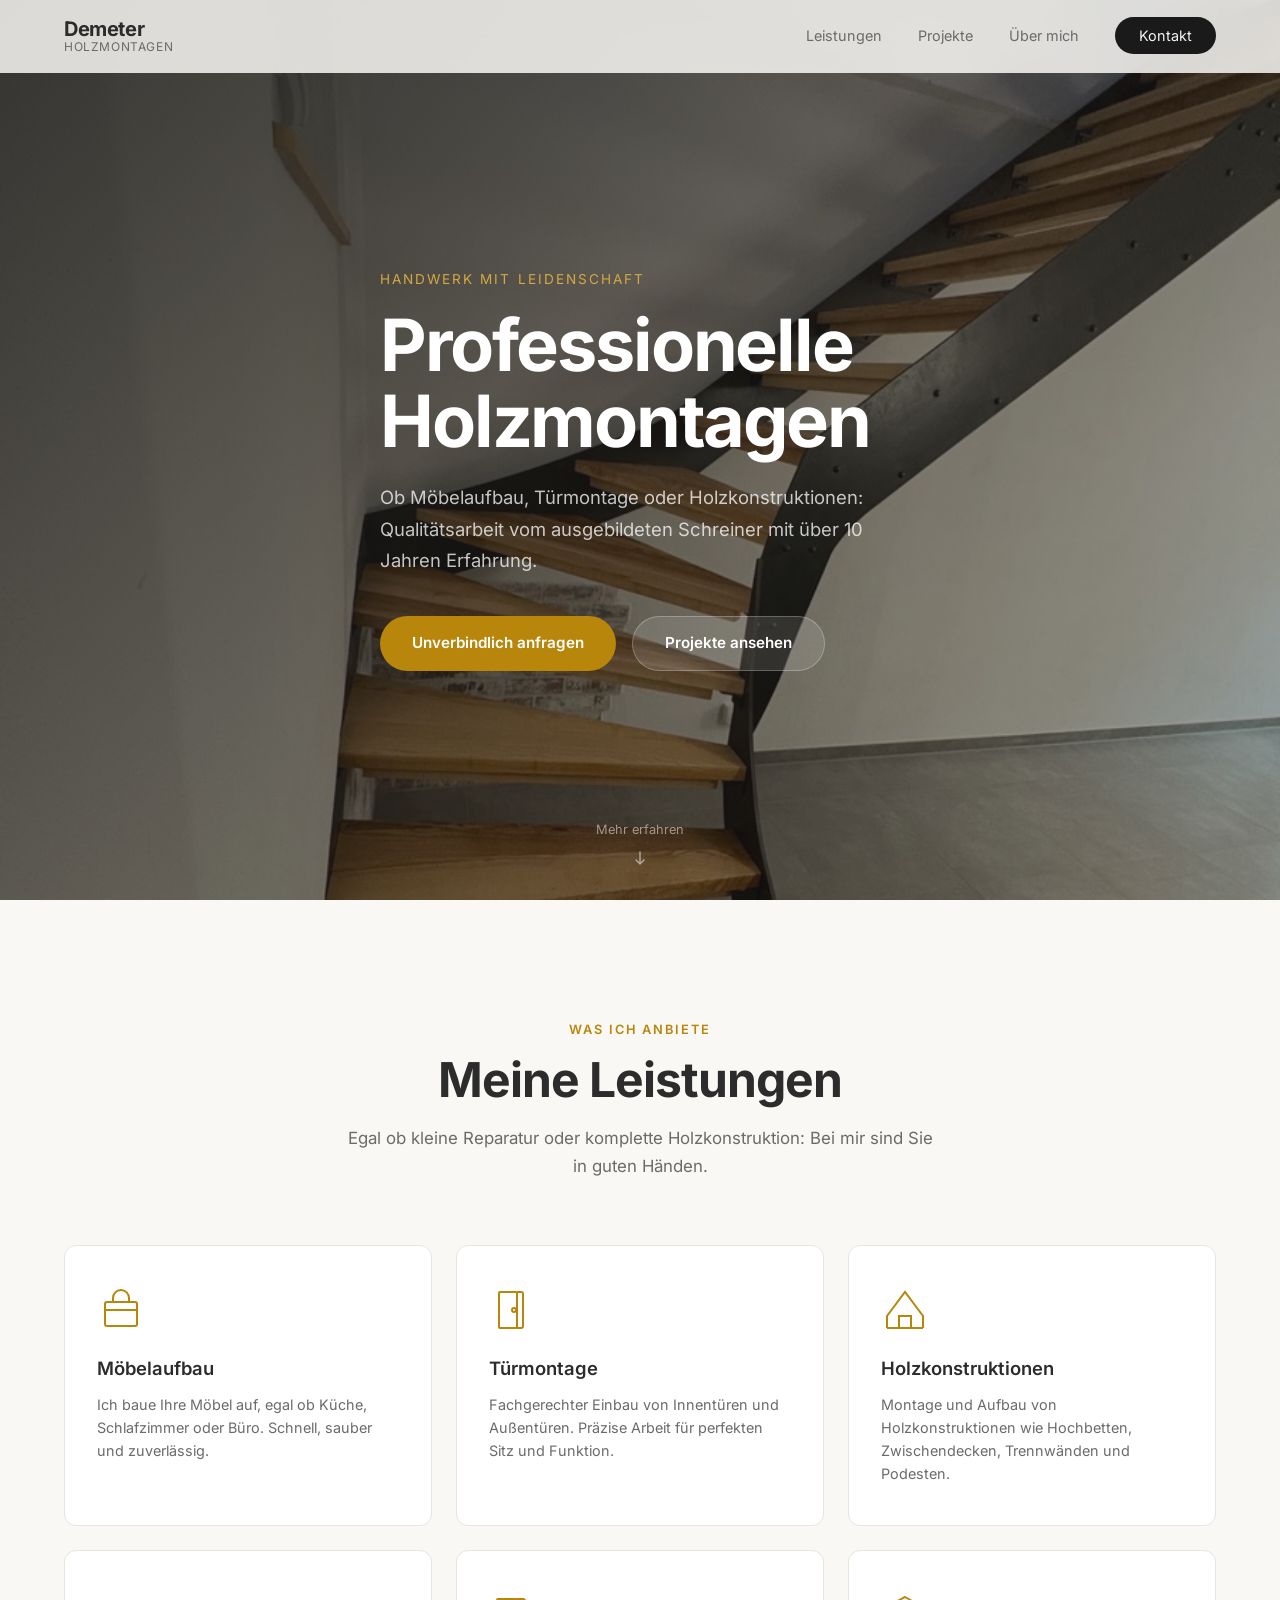
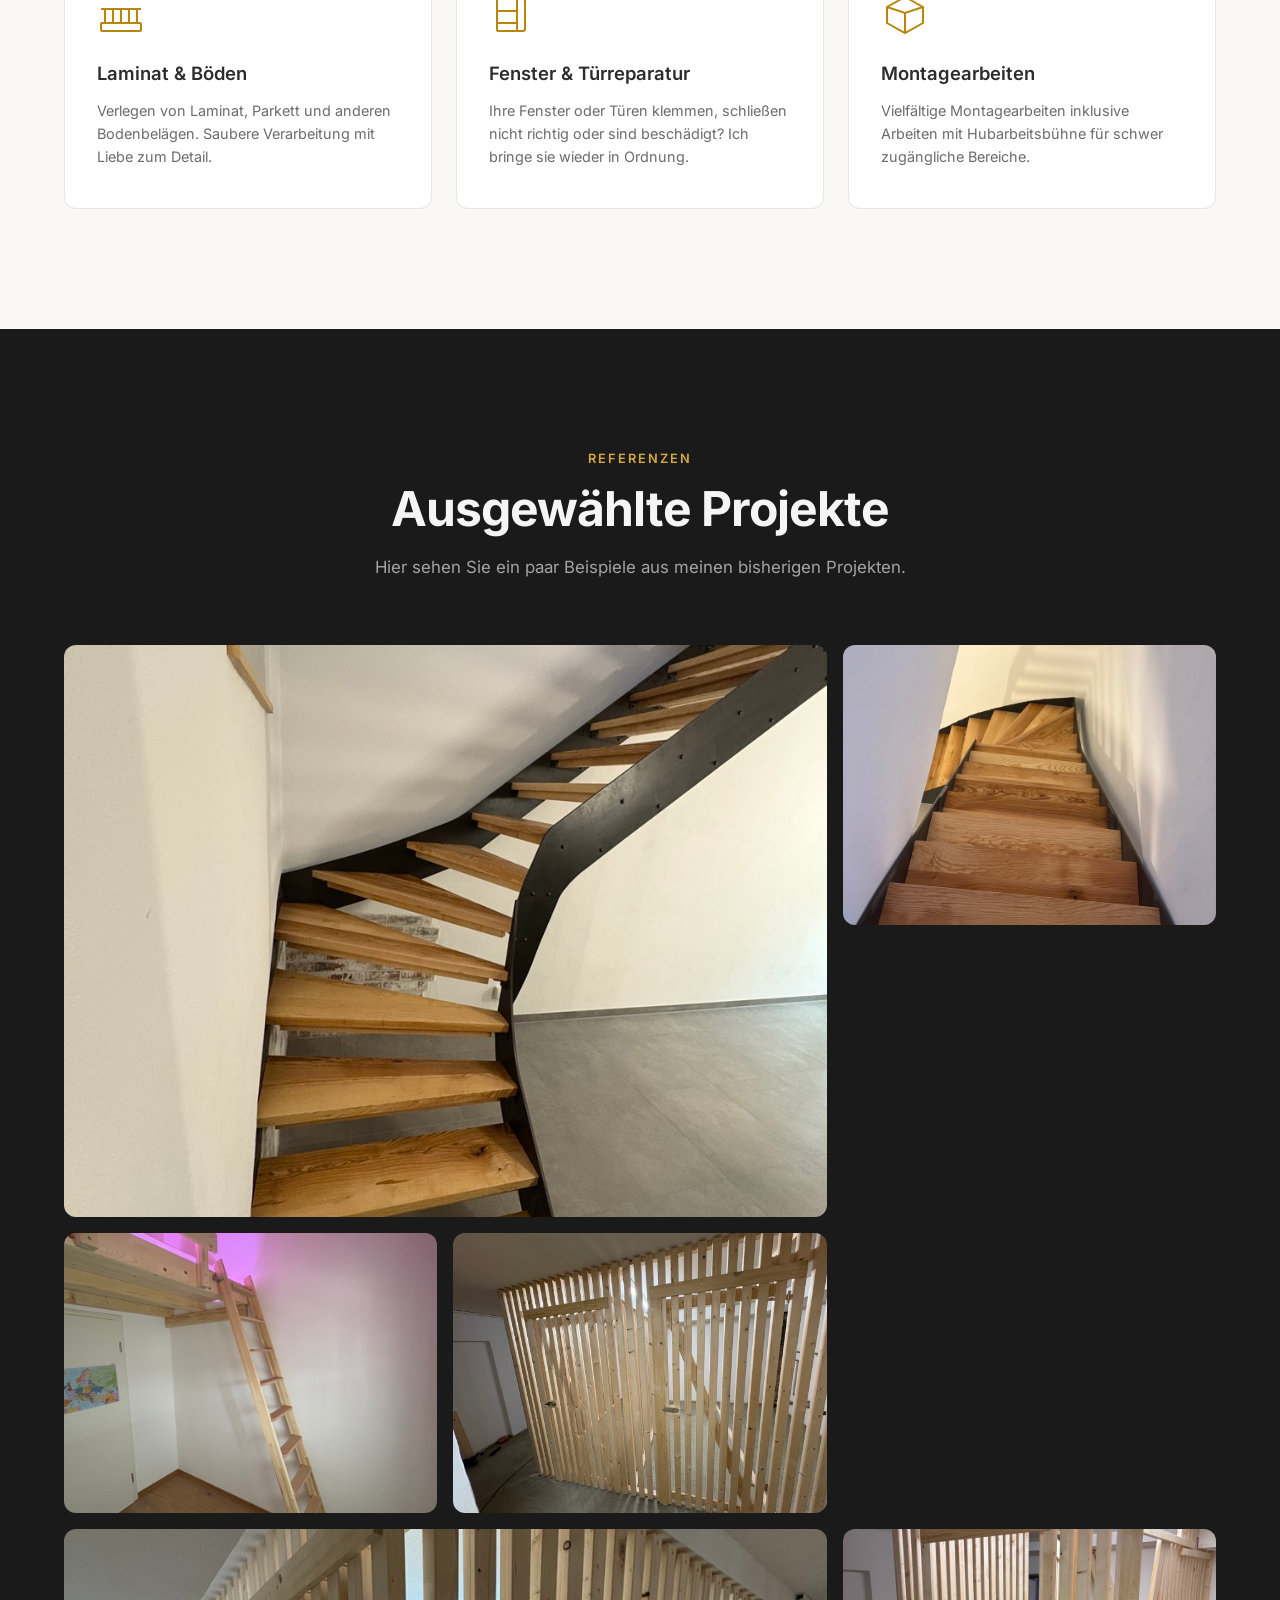
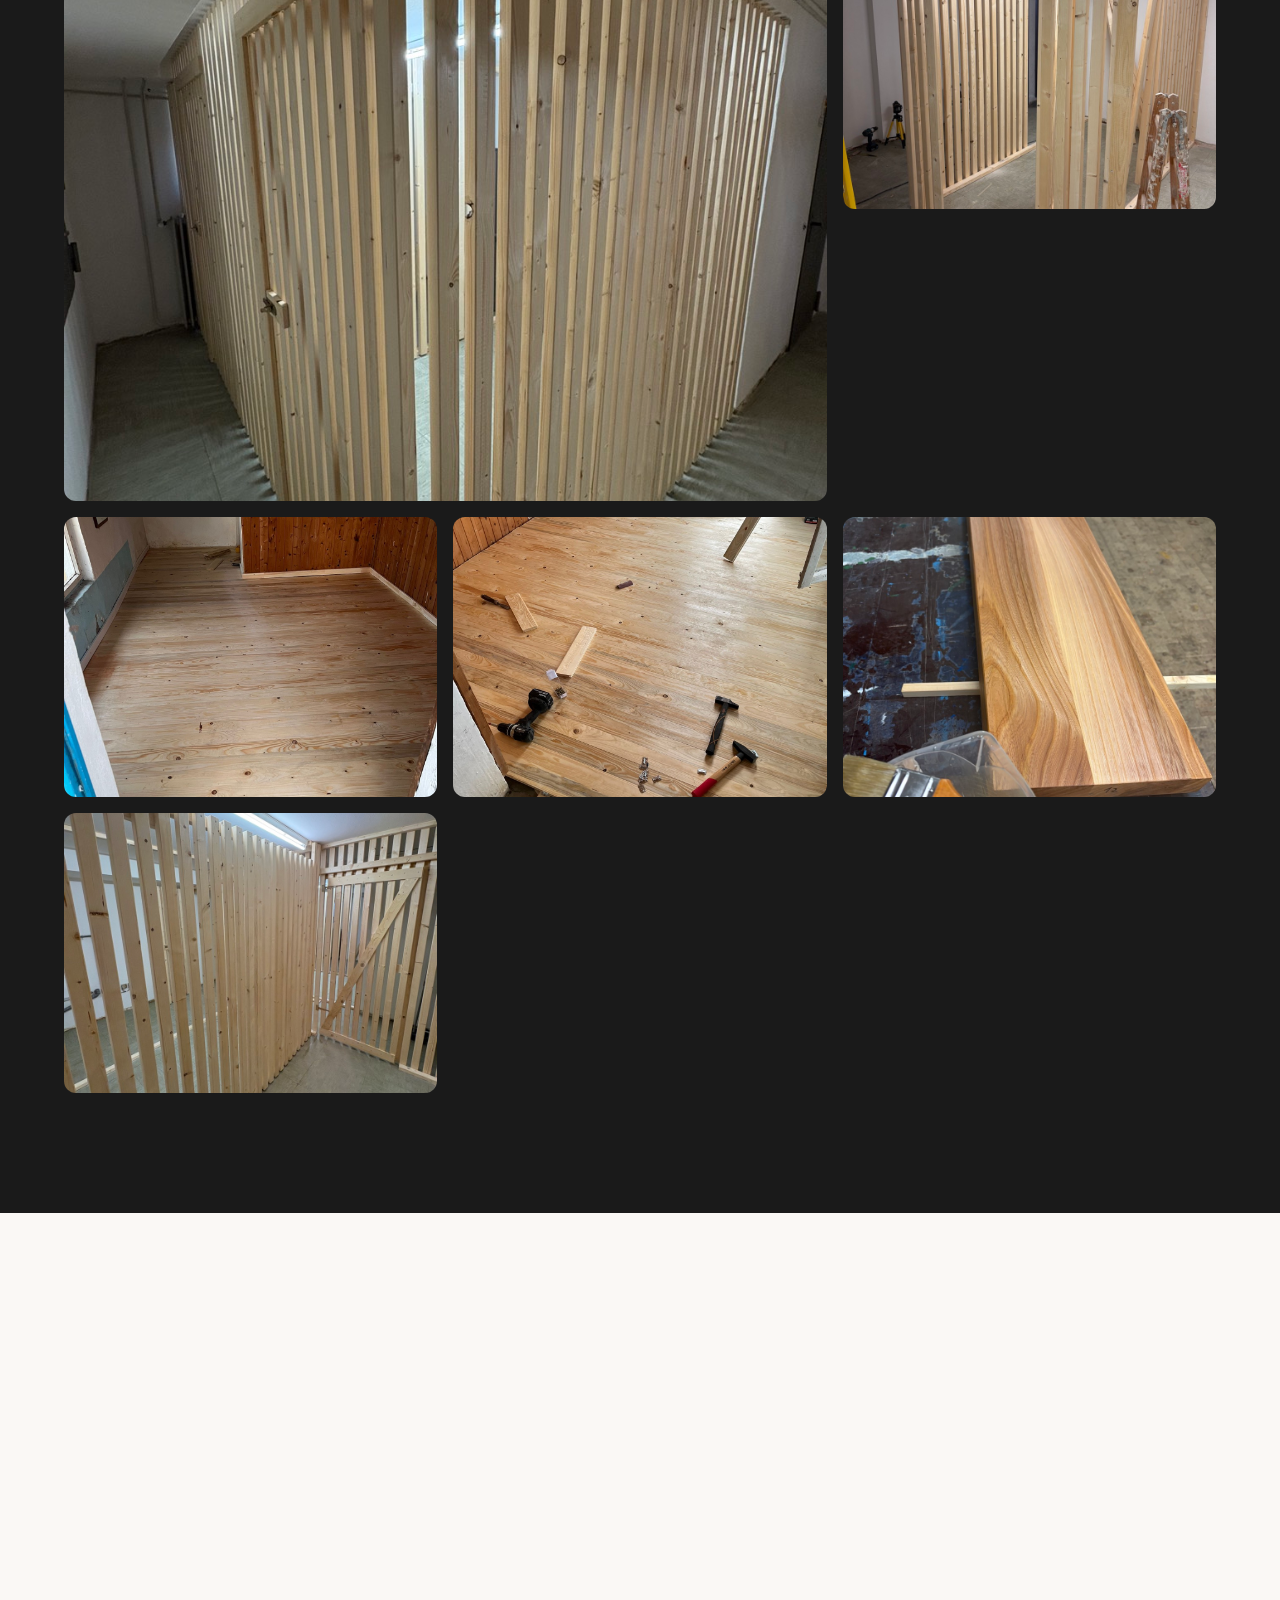
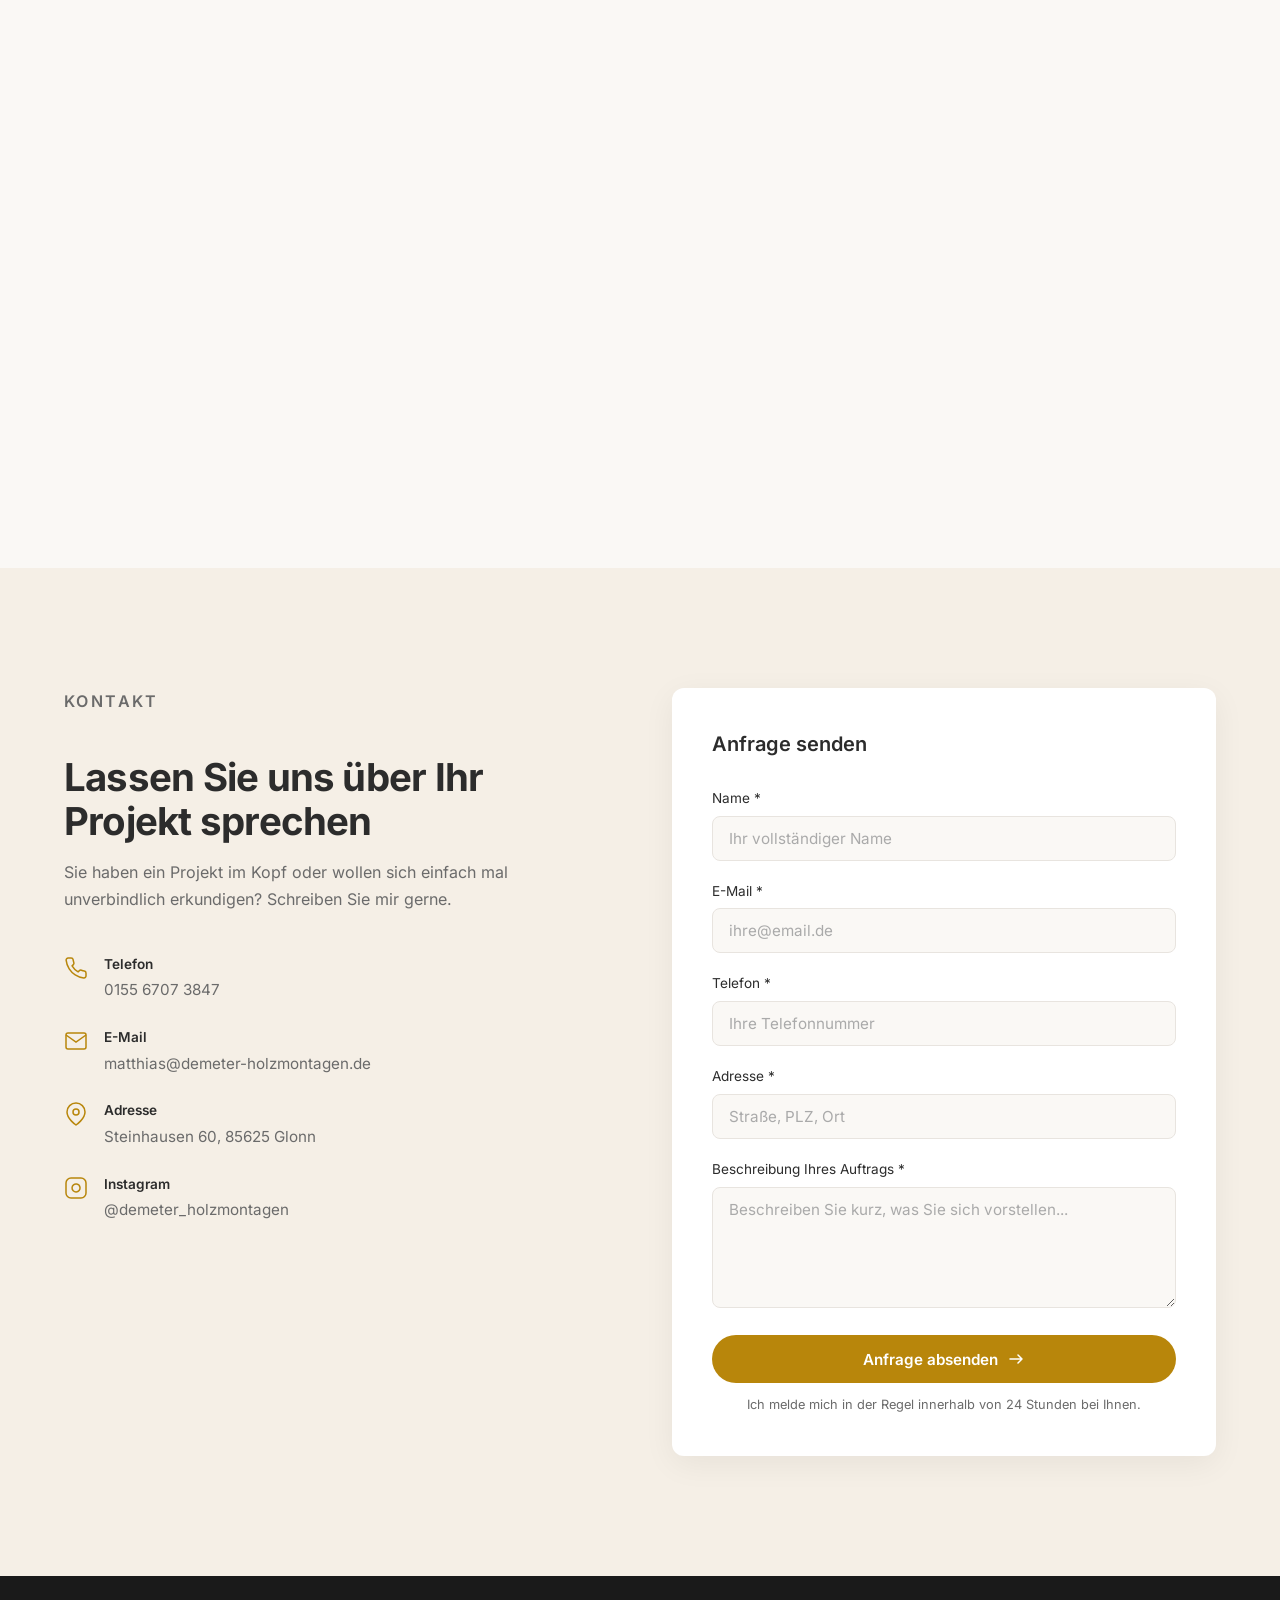
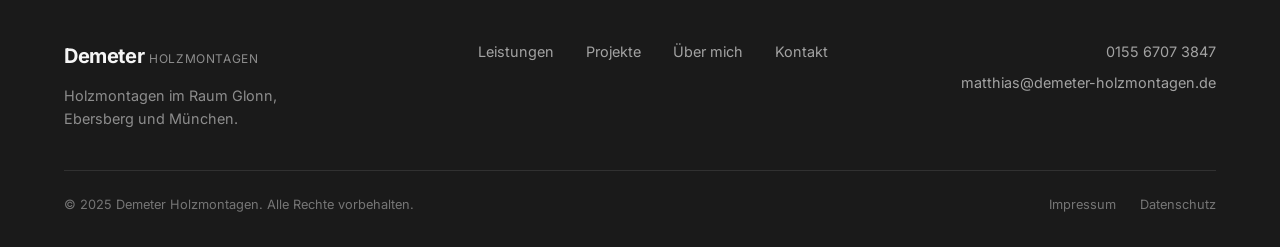
==== commit 0714453c: "Adjust wording to comply with German trade regulations (Handwerksordnung) - Remove references to cus" ====
--- a/index.html
+++ b/index.html
@@ -4,7 +4,7 @@
   <meta charset="UTF-8">
   <meta name="viewport" content="width=device-width, initial-scale=1.0">
   <title>Demeter Holzmontagen | Professionelle Holzmontage in Ihrer Region</title>
-  <meta name="description" content="Matthias Demeter, ausgebildeter Schreiner mit 10 Jahren Erfahrung. Möbelaufbau, Türmontage, Laminat verlegen, Holzkonstruktionen und mehr.">
+  <meta name="description" content="Matthias Demeter, ausgebildeter Schreiner mit 10 Jahren Erfahrung. Möbelaufbau, Türmontage, Laminat verlegen, Montagearbeiten und mehr.">
   <link rel="stylesheet" href="style.css">
 </head>
 <body>
@@ -38,7 +38,7 @@
     <div class="hero-content">
       <p class="hero-tag">Handwerk mit Leidenschaft</p>
       <h1>Professionelle<br>Holzmontagen</h1>
-      <p class="hero-sub">Ob Möbelaufbau oder individuelle Holzkonstruktion: Qualitätsarbeit vom ausgebildeten Schreiner mit über 10 Jahren Erfahrung.</p>
+      <p class="hero-sub">Ob Möbelaufbau, Türmontage oder Holzkonstruktionen: Qualitätsarbeit vom ausgebildeten Schreiner mit über 10 Jahren Erfahrung.</p>
       <div class="hero-actions">
         <a href="#kontakt" class="btn btn-primary">Unverbindlich anfragen</a>
         <a href="#projekte" class="btn btn-secondary">Projekte ansehen</a>
@@ -78,7 +78,7 @@
             <svg viewBox="0 0 48 48" fill="none" stroke="currentColor" stroke-width="2"><path d="M6 42h36"/><path d="M6 42V30l18-24 18 24v12"/><path d="M18 42V30h12v12"/></svg>
           </div>
           <h3>Holzkonstruktionen</h3>
-          <p>Individuelle Holzkonstruktionen wie Hochbetten, Zwischendecken, Trennwände und Podeste nach Maß.</p>
+          <p>Montage und Aufbau von Holzkonstruktionen wie Hochbetten, Zwischendecken, Trennwänden und Podesten.</p>
         </div>
         <div class="service-card" data-animate>
           <div class="service-icon">
@@ -132,7 +132,7 @@
           <img src="images/IMG_1573.jpeg" alt="Maßgefertigtes Hochbett mit Leiter" loading="lazy">
           <div class="gallery-caption">
             <h4>Hochbett</h4>
-            <p>Maßanfertigung</p>
+            <p>Montage mit Leiter</p>
           </div>
         </div>
         <div class="gallery-item" data-animate>
@@ -200,7 +200,7 @@
           <h2>Matthias Demeter</h2>
           <p class="about-tagline">Z'ammbaut &amp; G'richt</p>
           <p>Ich bin gelernter Schreiner und seit über <strong>10 Jahren</strong> im Holzhandwerk tätig. In verschiedenen Betrieben habe ich alles gelernt, von der klassischen Schreinerei bis hin zur modernen Holzmontage.</p>
-          <p>Was mir wichtig ist: Jeder Auftrag wird mit der gleichen Sorgfalt erledigt, egal ob einfacher Möbelaufbau oder aufwendige Holzkonstruktion. Wenn ich etwas mache, dann richtig.</p>
+          <p>Was mir wichtig ist: Jeder Auftrag wird mit der gleichen Sorgfalt erledigt, egal ob einfacher Möbelaufbau oder aufwendige Montage. Wenn ich etwas mache, dann richtig.</p>
           <div class="about-stats">
             <div class="stat">
               <span class="stat-number">10+</span>
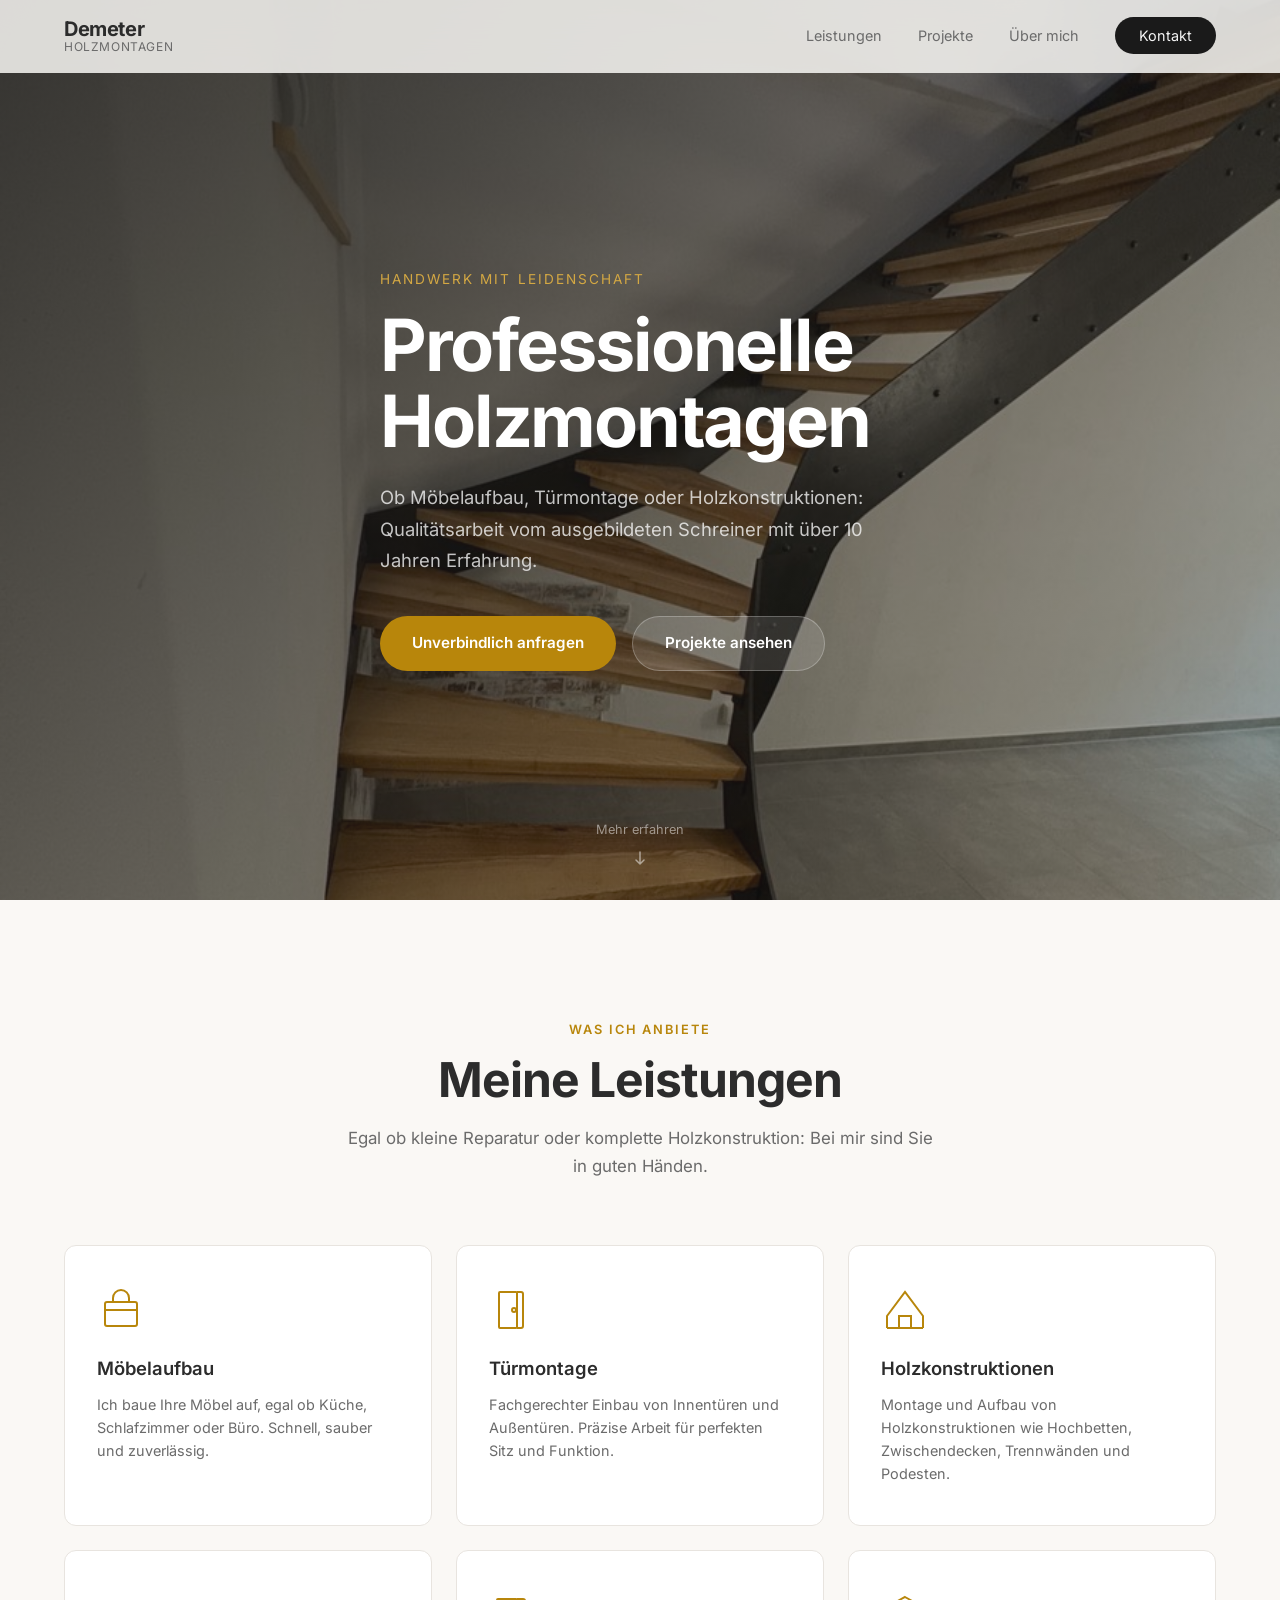
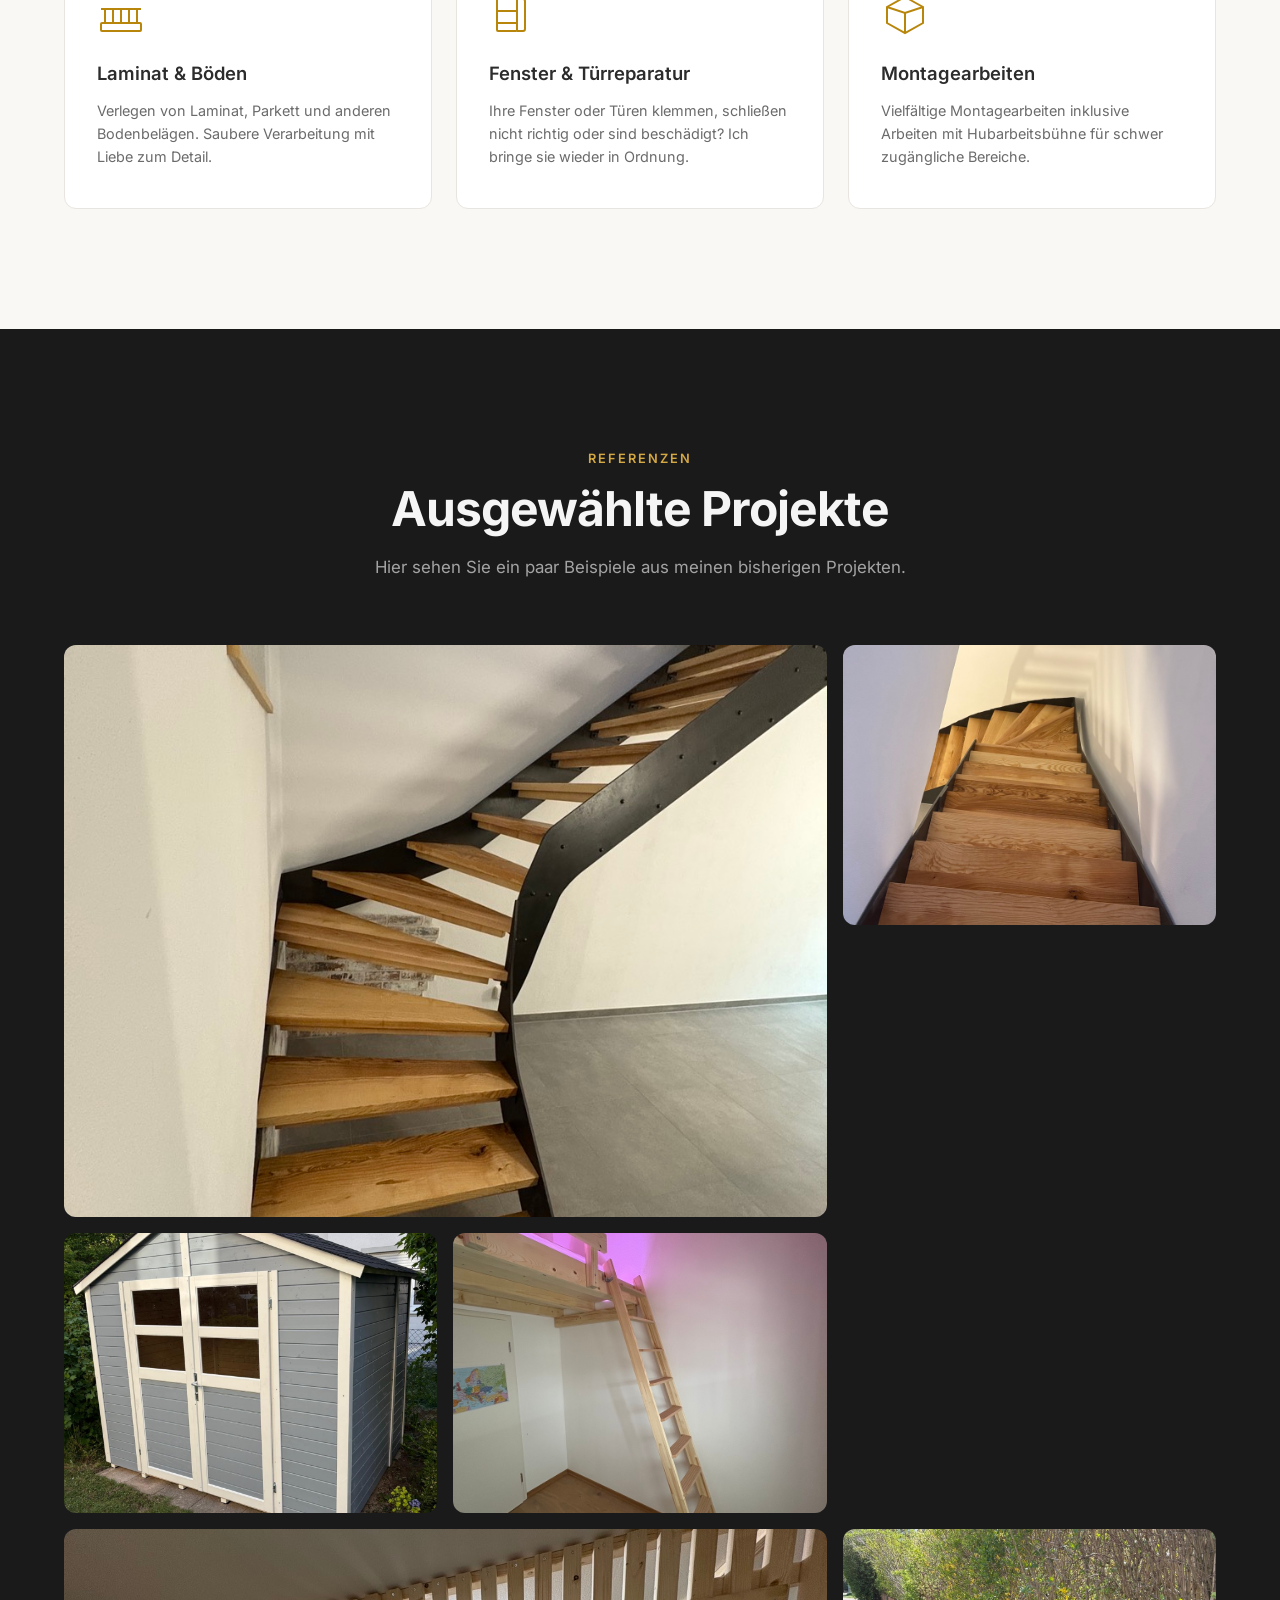
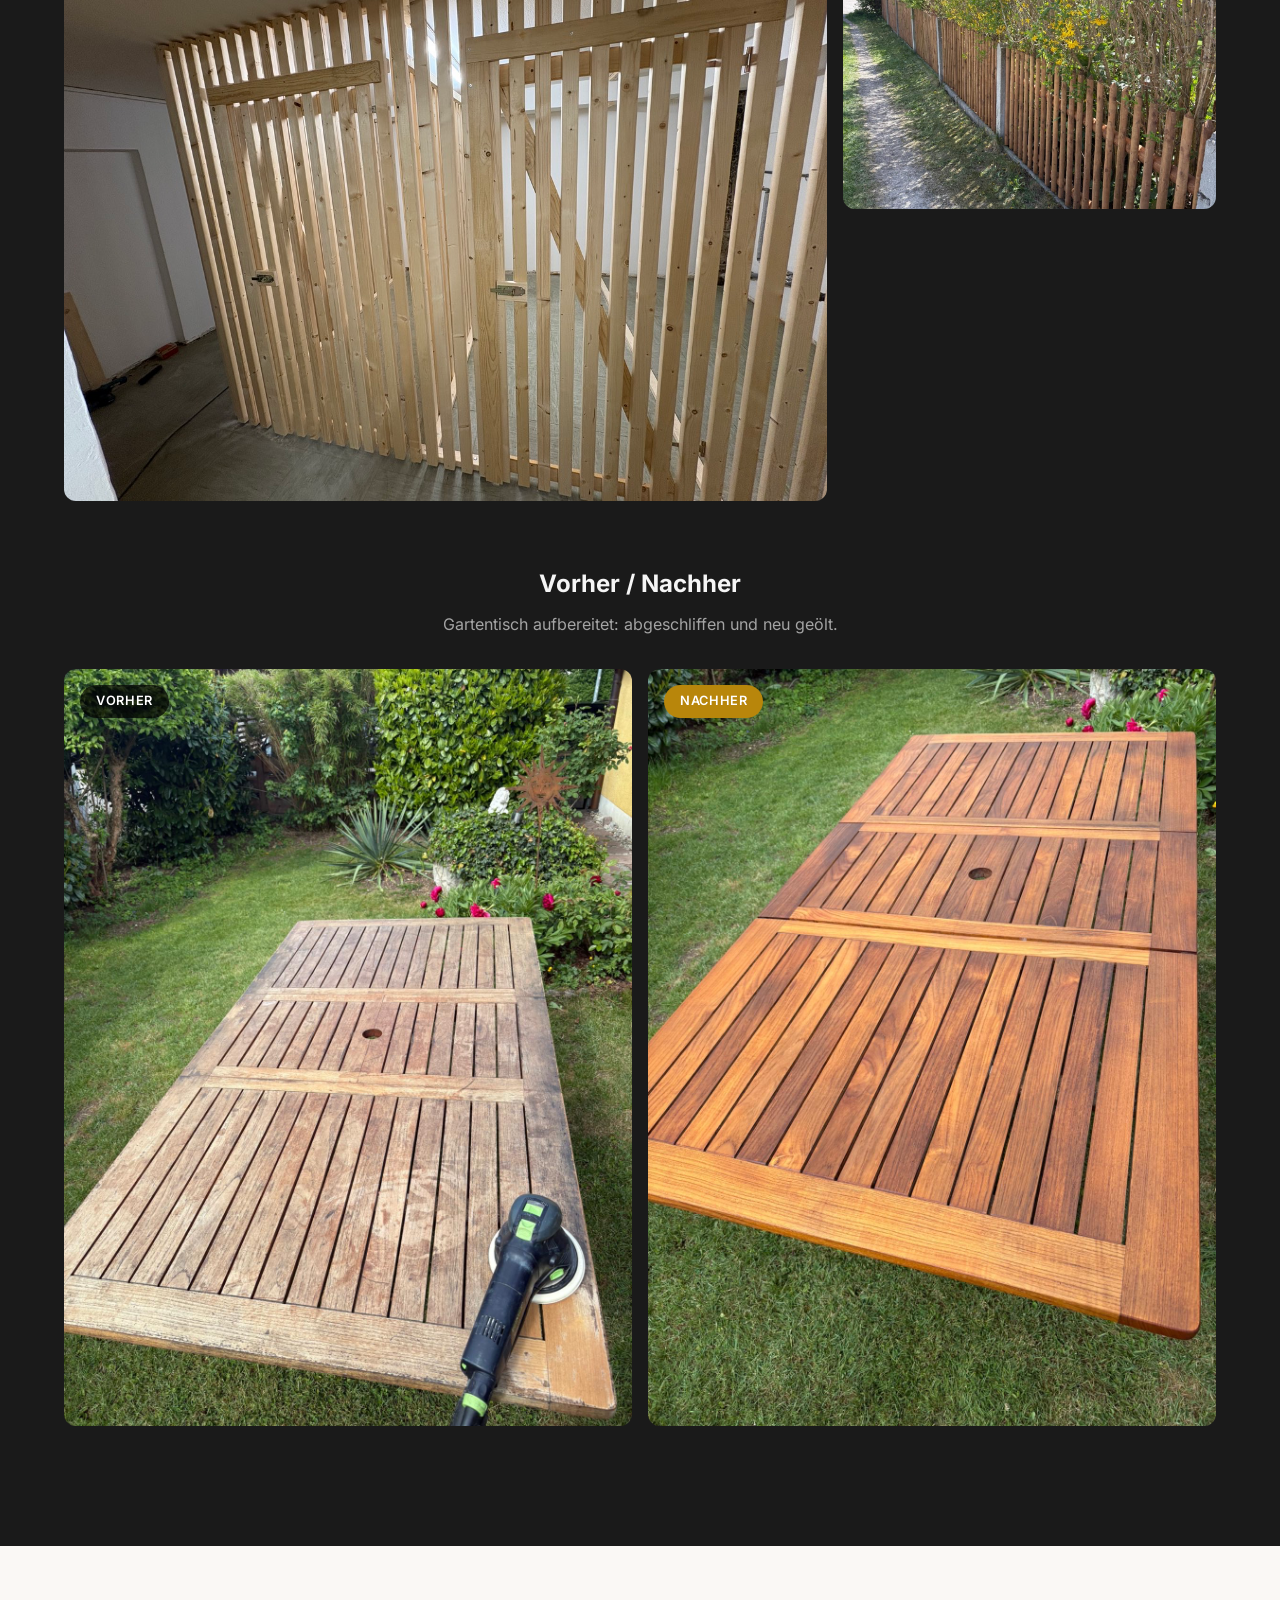
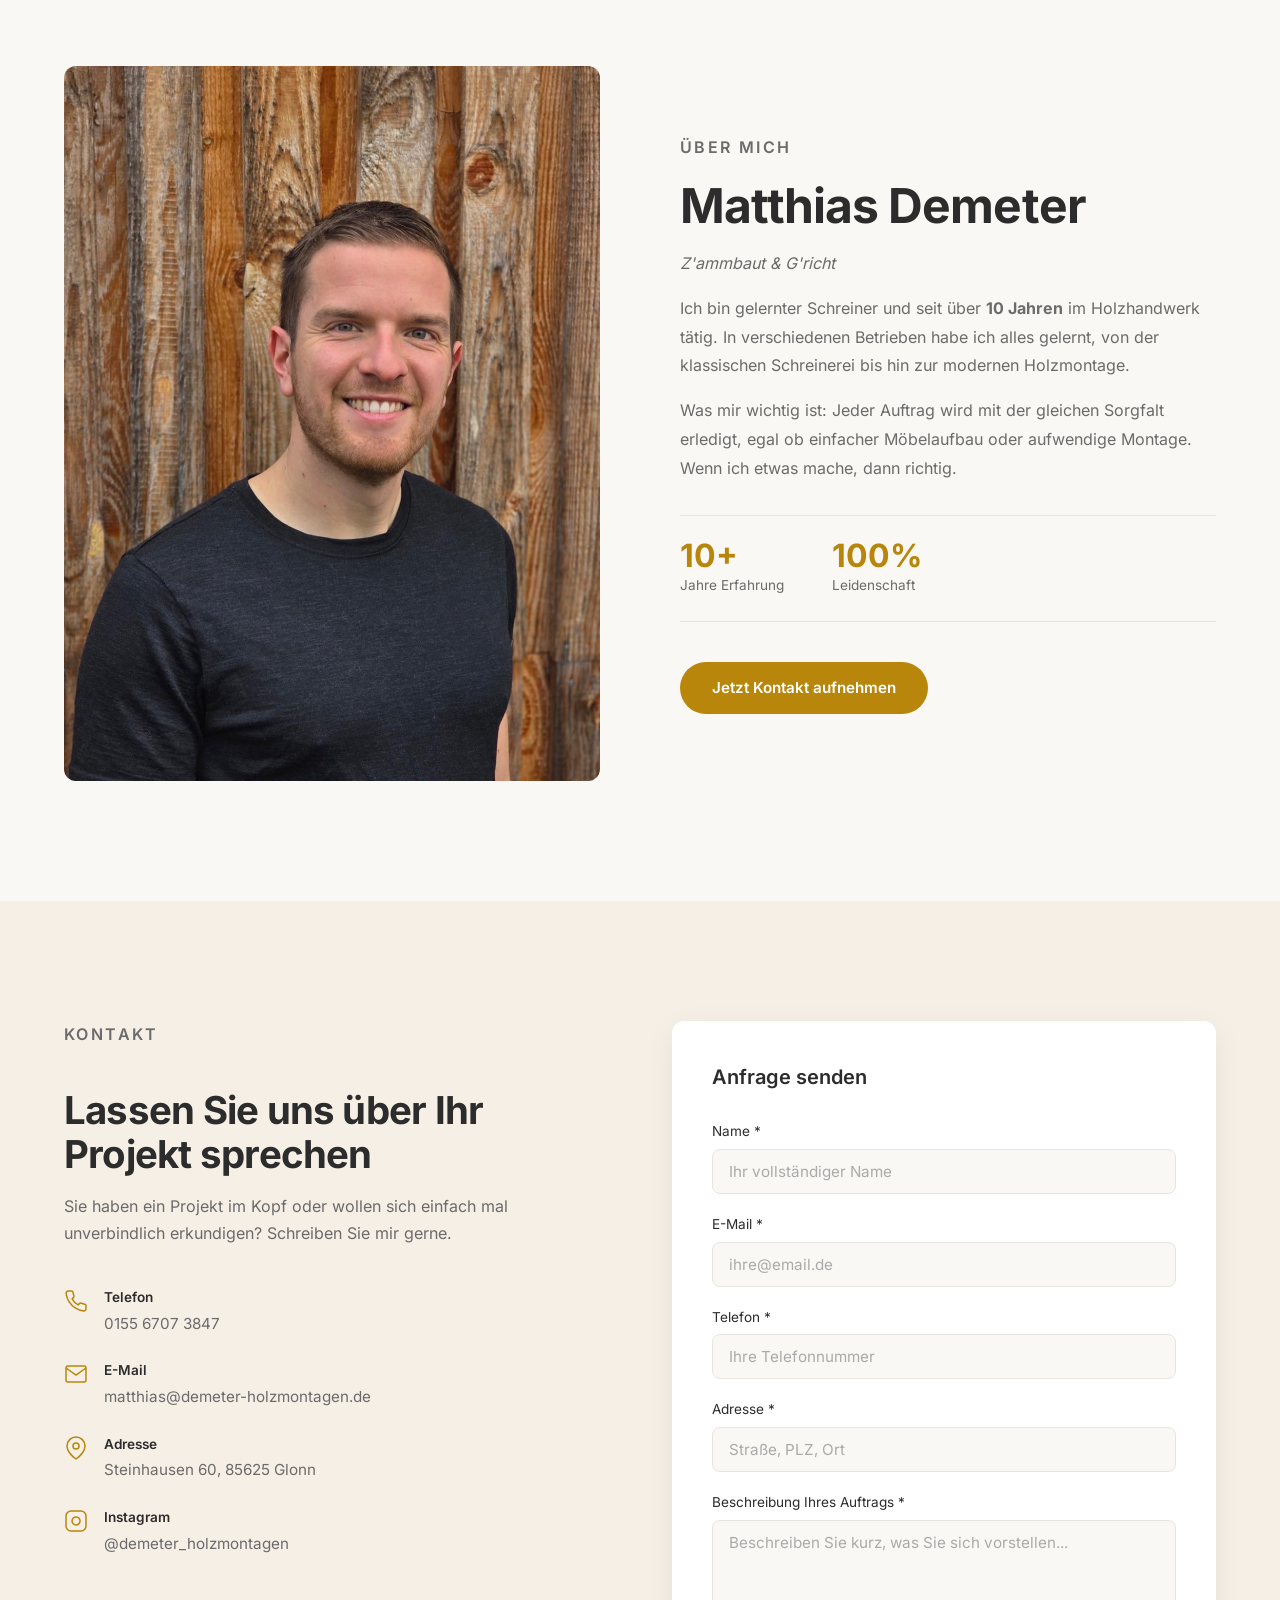
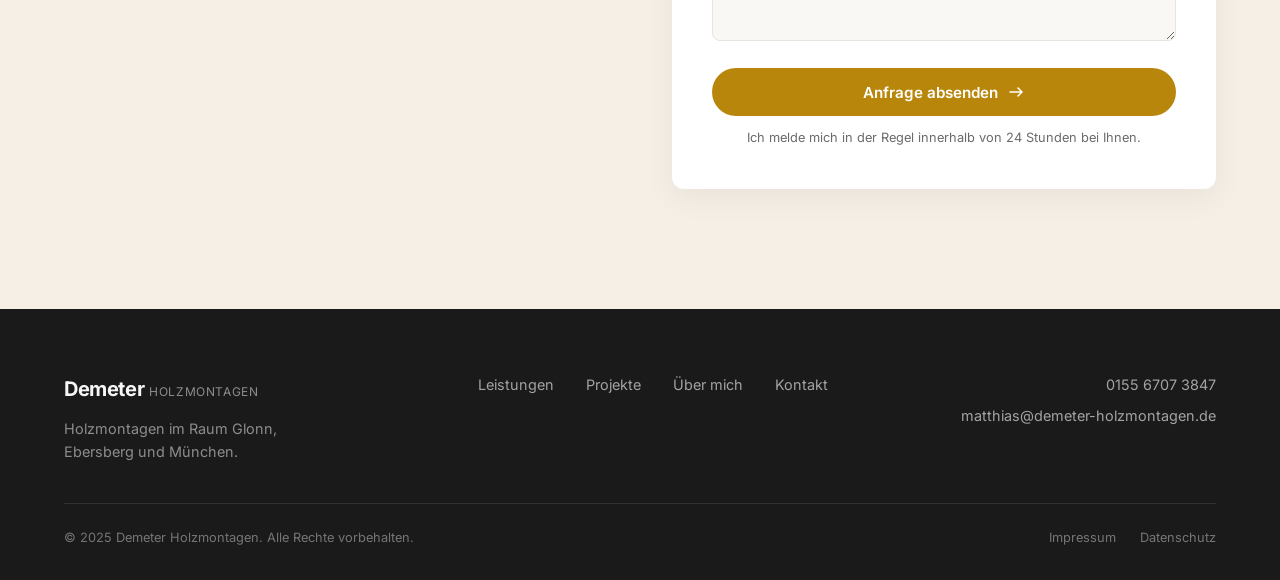
==== commit 48c7f37e: "Replace gallery images, add Vorher/Nachher section, remove legal risks - Swap all project images wit" ====
--- a/index.html
+++ b/index.html
@@ -32,7 +32,7 @@
   <!-- Hero -->
   <section class="hero" id="hero">
     <div class="hero-bg">
-      <img src="images/IMG_1460.jpeg" alt="Treppengeländer aus Holz und Stahl" loading="eager">
+      <img src="images/3.jpeg" alt="Treppengeländer aus Holz und Stahl" loading="eager">
       <div class="hero-overlay"></div>
     </div>
     <div class="hero-content">
@@ -115,73 +115,61 @@
       </div>
       <div class="gallery">
         <div class="gallery-item gallery-item--wide" data-animate>
-          <img src="images/IMG_1460.jpeg" alt="Geschwungenes Treppengeländer aus Eichenholz und Stahl" loading="lazy">
+          <img src="images/3.jpeg" alt="Treppengeländer aus Eichenholz und Stahl" loading="lazy">
           <div class="gallery-caption">
             <h4>Treppengeländer</h4>
             <p>Eiche & Stahl</p>
           </div>
         </div>
         <div class="gallery-item" data-animate>
-          <img src="images/IMG_1466.jpeg" alt="Holztreppe mit Eichenstufen" loading="lazy">
+          <img src="images/4.jpeg" alt="Holztreppe mit Massivholzstufen" loading="lazy">
           <div class="gallery-caption">
             <h4>Treppenstufen</h4>
             <p>Massivholz-Stufen</p>
           </div>
         </div>
         <div class="gallery-item" data-animate>
-          <img src="images/IMG_1573.jpeg" alt="Maßgefertigtes Hochbett mit Leiter" loading="lazy">
+          <img src="images/1.jpeg" alt="Gartenhaus aufgebaut" loading="lazy">
+          <div class="gallery-caption">
+            <h4>Gartenhaus</h4>
+            <p>Aufbau & Montage</p>
+          </div>
+        </div>
+        <div class="gallery-item" data-animate>
+          <img src="images/5.jpeg" alt="Hochbett mit Leiter montiert" loading="lazy">
           <div class="gallery-caption">
             <h4>Hochbett</h4>
             <p>Montage mit Leiter</p>
           </div>
         </div>
+        <div class="gallery-item gallery-item--wide" data-animate>
+          <img src="images/6.jpeg" alt="Lamellen-Trennwand aus Holz" loading="lazy">
+          <div class="gallery-caption">
+            <h4>Trennwand</h4>
+            <p>Lamellen-Konstruktion</p>
+          </div>
+        </div>
         <div class="gallery-item" data-animate>
-          <img src="images/IMG_2616.jpeg" alt="Holz-Lamellen-Trennwand" loading="lazy">
-          <div class="gallery-caption">
-            <h4>Trennwand</h4>
-            <p>Lamellen-Design</p>
-          </div>
-        </div>
-        <div class="gallery-item gallery-item--wide" data-animate>
-          <img src="images/IMG_2623.jpeg" alt="Holzdecken-Konstruktion fertiggestellt" loading="lazy">
-          <div class="gallery-caption">
-            <h4>Deckenkonstruktion</h4>
-            <p>Holzbalkendecke</p>
-          </div>
-        </div>
-        <div class="gallery-item" data-animate>
-          <img src="images/IMG_2606.jpeg" alt="Holzbalken-Unterkonstruktion" loading="lazy">
-          <div class="gallery-caption">
-            <h4>Unterkonstruktion</h4>
-            <p>Balkenlage</p>
-          </div>
-        </div>
-        <div class="gallery-item" data-animate>
-          <img src="images/fdd9a272-8588-4244-8322-410e954a0298.jpeg" alt="Fertig verlegter Holzboden" loading="lazy">
-          <div class="gallery-caption">
-            <h4>Holzboden</h4>
-            <p>Dielenboden verlegt</p>
-          </div>
-        </div>
-        <div class="gallery-item" data-animate>
-          <img src="images/25306461-3b3c-41fe-8bfb-12fda0c2f14a.jpeg" alt="Bodenverlegung in Arbeit" loading="lazy">
-          <div class="gallery-caption">
-            <h4>Bodenverlegung</h4>
-            <p>In Arbeit</p>
-          </div>
-        </div>
-        <div class="gallery-item" data-animate>
-          <img src="images/IMG_1369.jpeg" alt="Handgefertigtes Holzbrett mit Oberflächenbehandlung" loading="lazy">
-          <div class="gallery-caption">
-            <h4>Holzveredelung</h4>
-            <p>Oberflächenbehandlung</p>
-          </div>
-        </div>
-        <div class="gallery-item" data-animate>
-          <img src="images/IMG_2621.jpeg" alt="Deckenkonstruktion mit Trennwand" loading="lazy">
-          <div class="gallery-caption">
-            <h4>Raumtrennung</h4>
-            <p>Decke & Trennwand</p>
+          <img src="images/2.jpeg" alt="Holzzaun montiert" loading="lazy">
+          <div class="gallery-caption">
+            <h4>Holzzaun</h4>
+            <p>Zaunmontage</p>
+          </div>
+        </div>
+      </div>
+
+      <!-- Vorher / Nachher -->
+      <div class="before-after" data-animate>
+        <h3>Vorher / Nachher</h3>
+        <p class="before-after-desc">Gartentisch aufbereitet: abgeschliffen und neu geölt.</p>
+        <div class="before-after-grid">
+          <div class="before-after-item">
+            <span class="before-after-label">Vorher</span>
+            <img src="images/vorher.jpeg" alt="Gartentisch vor der Aufbereitung" loading="lazy">
+          </div>
+          <div class="before-after-item">
+            <span class="before-after-label label-after">Nachher</span>
+            <img src="images/nachher.jpeg" alt="Gartentisch nach der Aufbereitung" loading="lazy">
           </div>
         </div>
       </div>
--- a/style.css
+++ b/style.css
@@ -420,6 +420,62 @@
   color: rgba(255, 255, 255, 0.7);
 }
 
+/* ===== Before / After ===== */
+.before-after {
+  margin-top: 64px;
+  text-align: center;
+}
+
+.before-after h3 {
+  font-size: 1.5rem;
+  font-weight: 700;
+  color: var(--text-inv);
+  margin-bottom: 8px;
+}
+
+.before-after-desc {
+  font-size: 1rem;
+  color: rgba(255, 255, 255, 0.6);
+  margin-bottom: 32px;
+}
+
+.before-after-grid {
+  display: grid;
+  grid-template-columns: 1fr 1fr;
+  gap: 16px;
+}
+
+.before-after-item {
+  position: relative;
+  border-radius: var(--radius);
+  overflow: hidden;
+  aspect-ratio: 3/4;
+}
+
+.before-after-item img {
+  width: 100%;
+  height: 100%;
+  object-fit: cover;
+}
+
+.before-after-label {
+  position: absolute;
+  top: 16px;
+  left: 16px;
+  background: rgba(0, 0, 0, 0.7);
+  color: #fff;
+  font-size: 0.8rem;
+  font-weight: 600;
+  padding: 6px 16px;
+  border-radius: 100px;
+  letter-spacing: 0.05em;
+  text-transform: uppercase;
+}
+
+.label-after {
+  background: var(--accent);
+}
+
 /* ===== About ===== */
 .about-grid {
   display: grid;
@@ -839,6 +895,7 @@
   .services-grid { grid-template-columns: 1fr; }
   .gallery { grid-template-columns: 1fr; }
   .gallery-item--wide { grid-column: span 1; }
+  .before-after-grid { grid-template-columns: 1fr; }
   .section { padding: 80px 0; }
   .hero-content { padding: 100px 20px 60px; }
   .contact-form-wrap { padding: 28px 20px; }
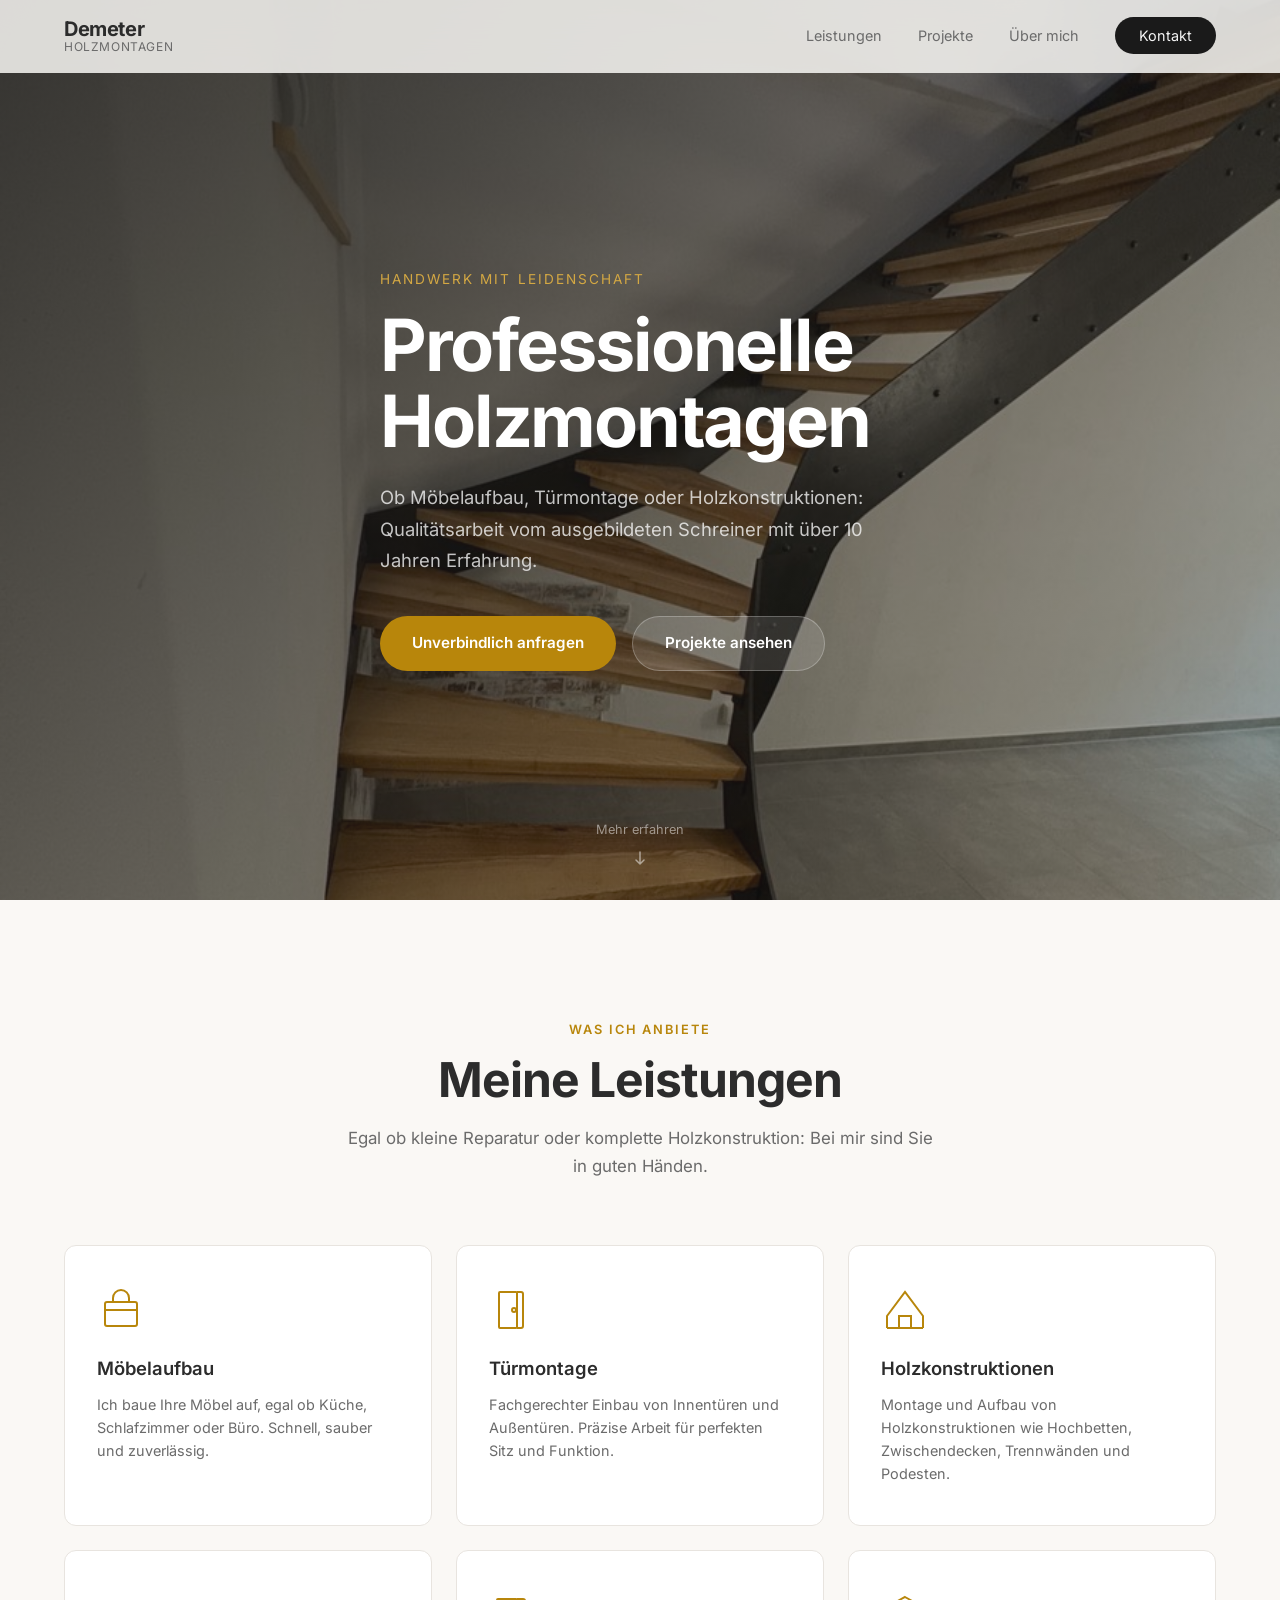
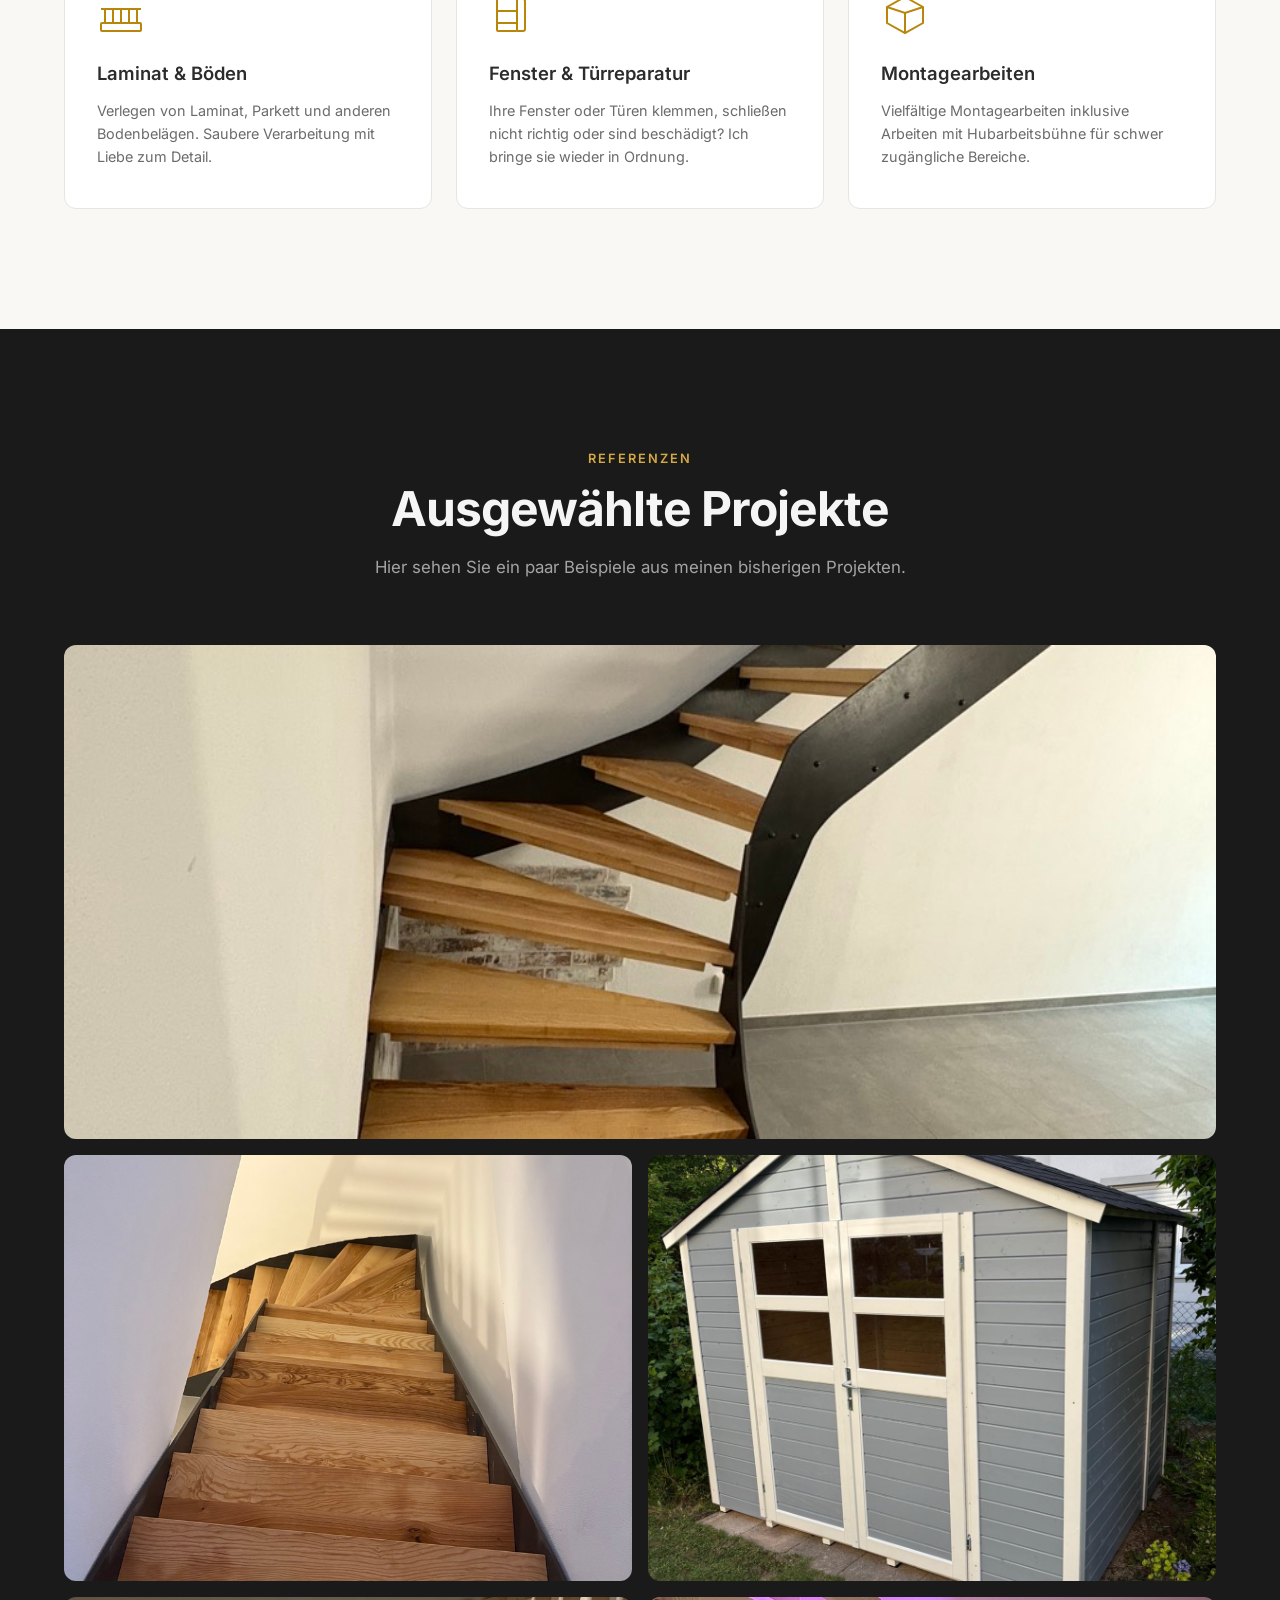
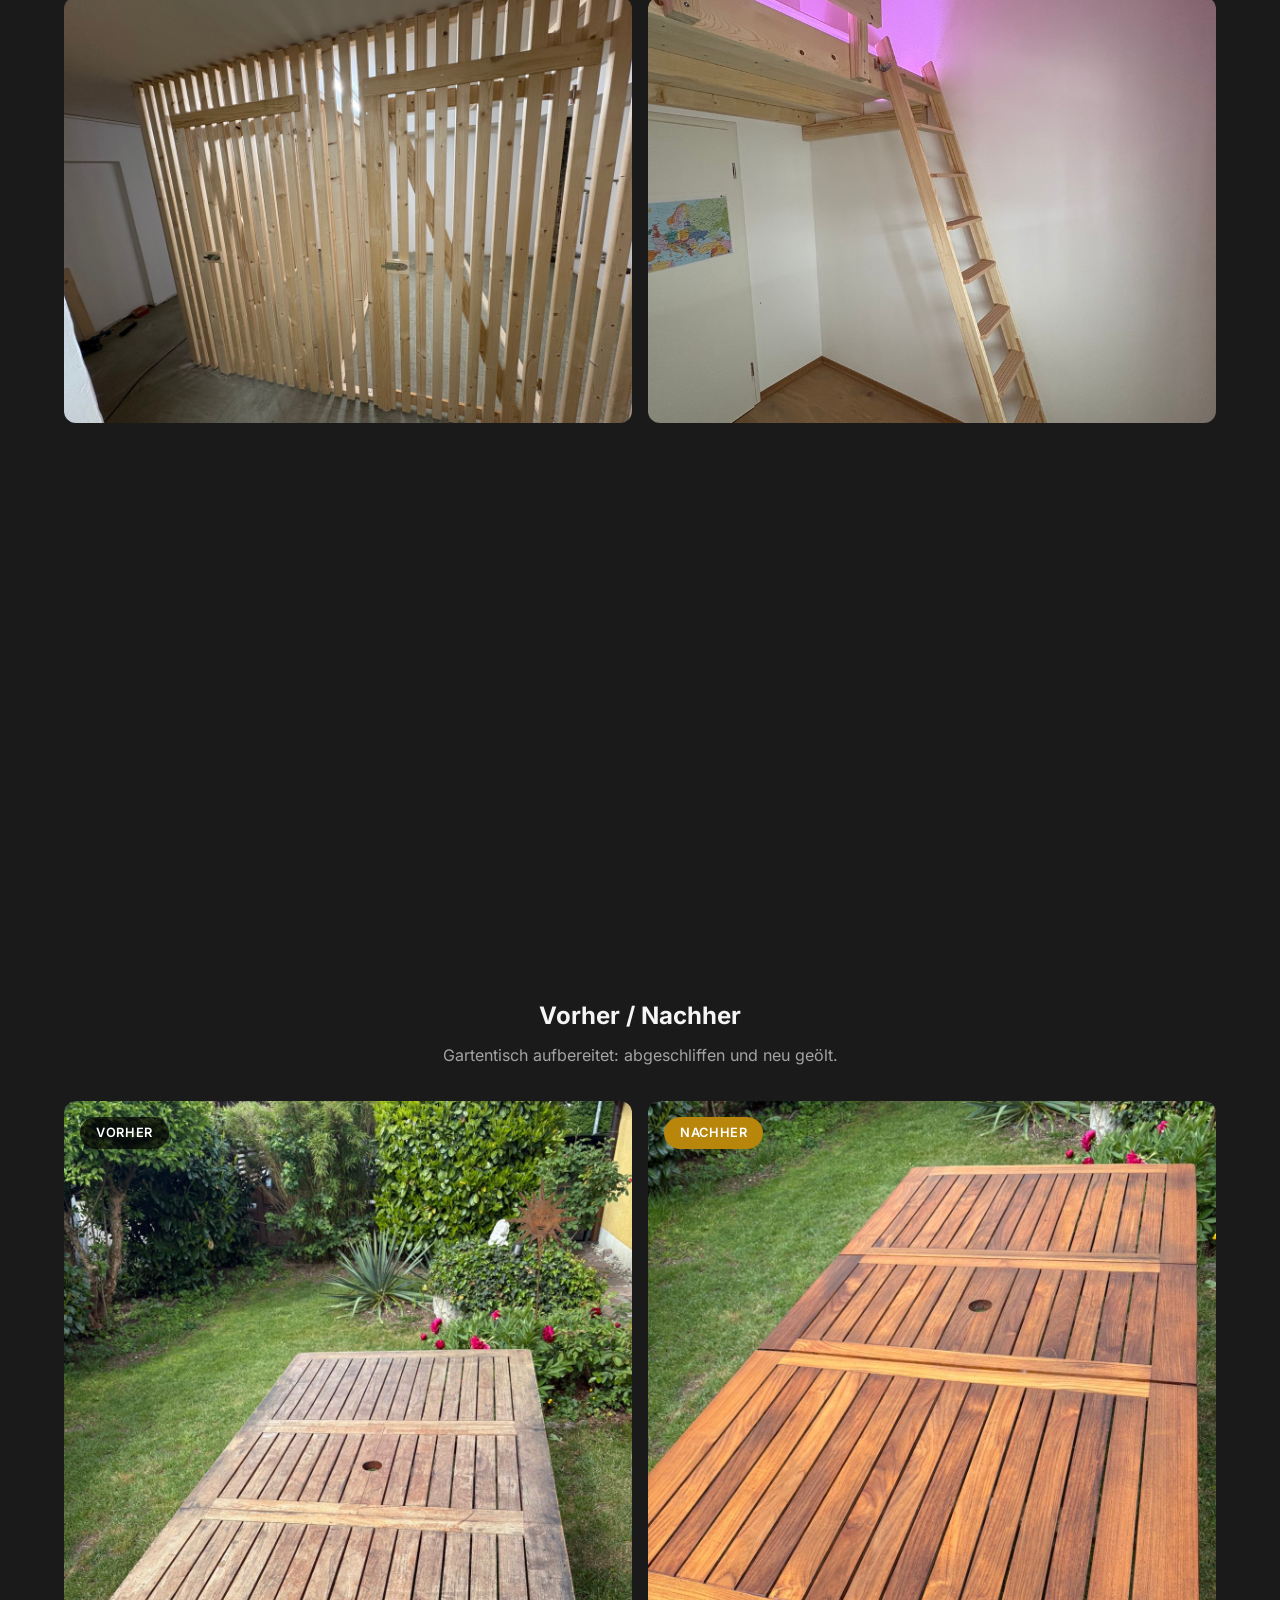
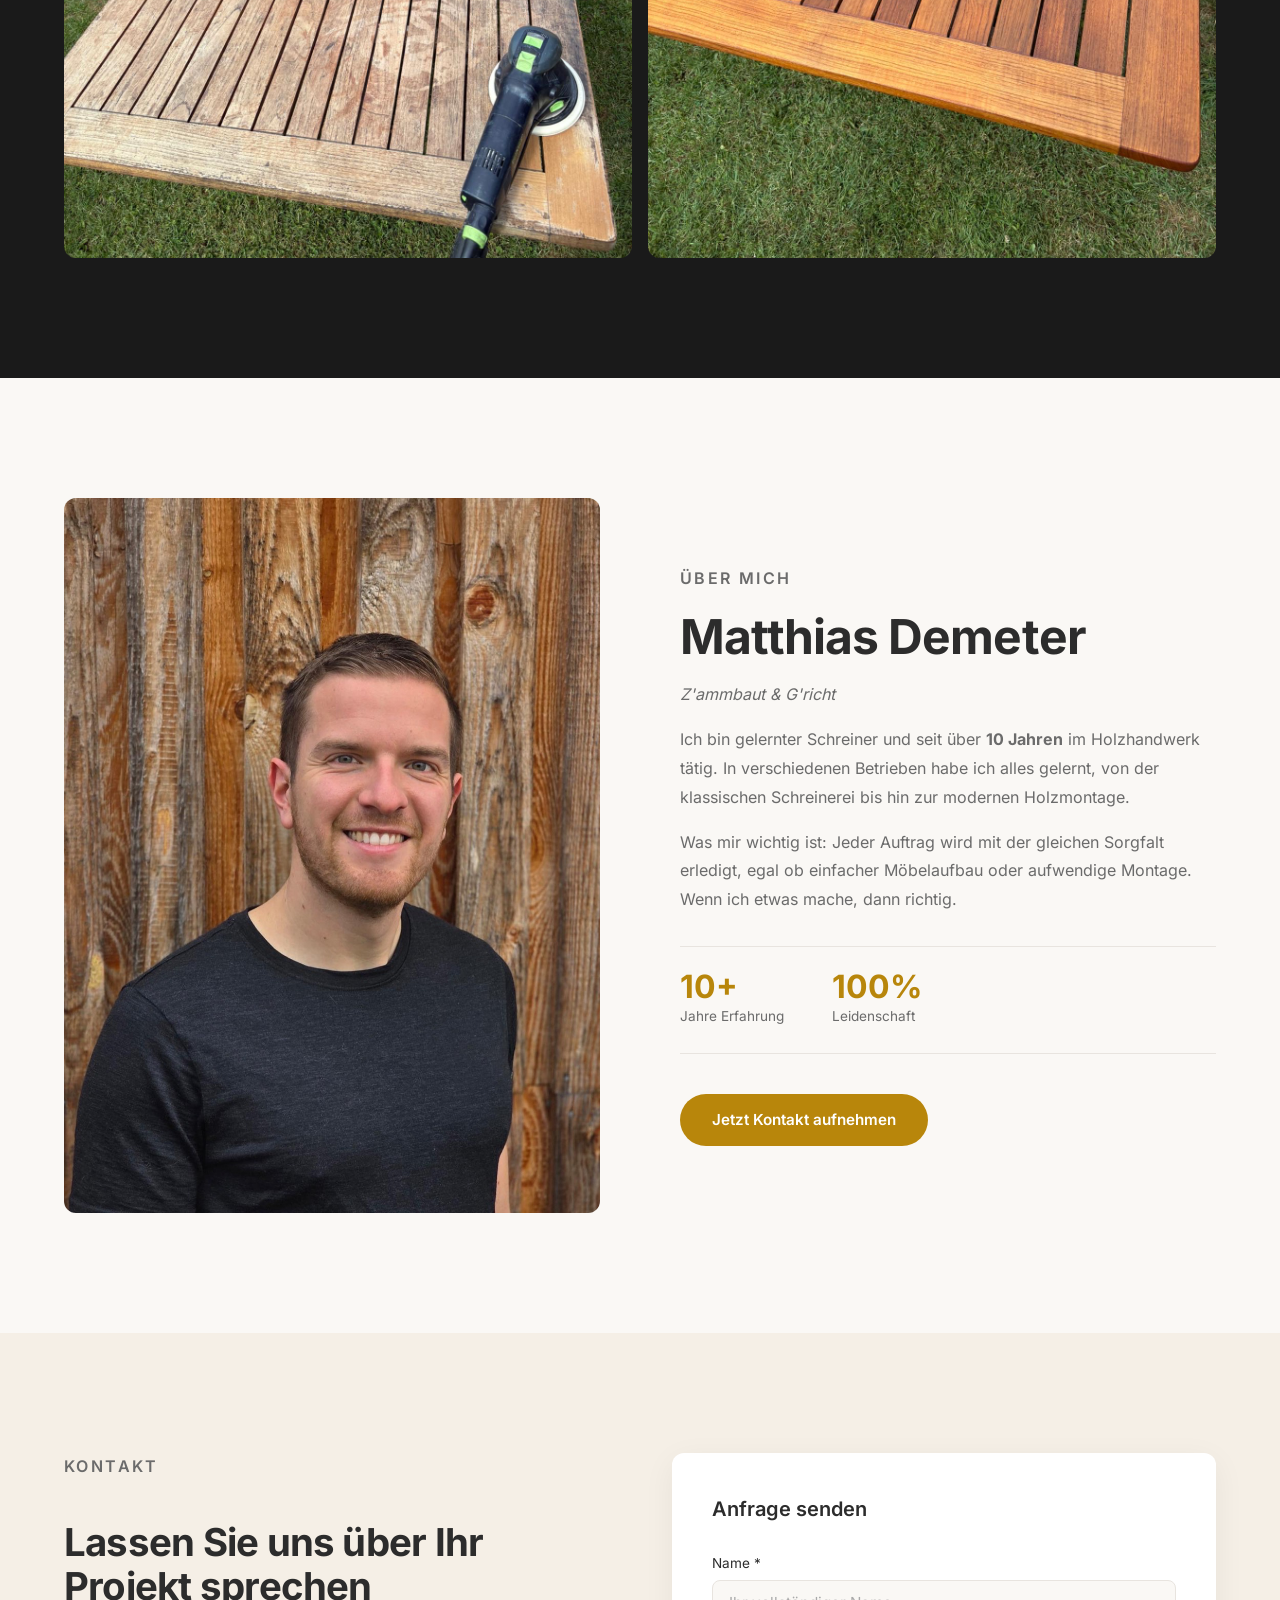
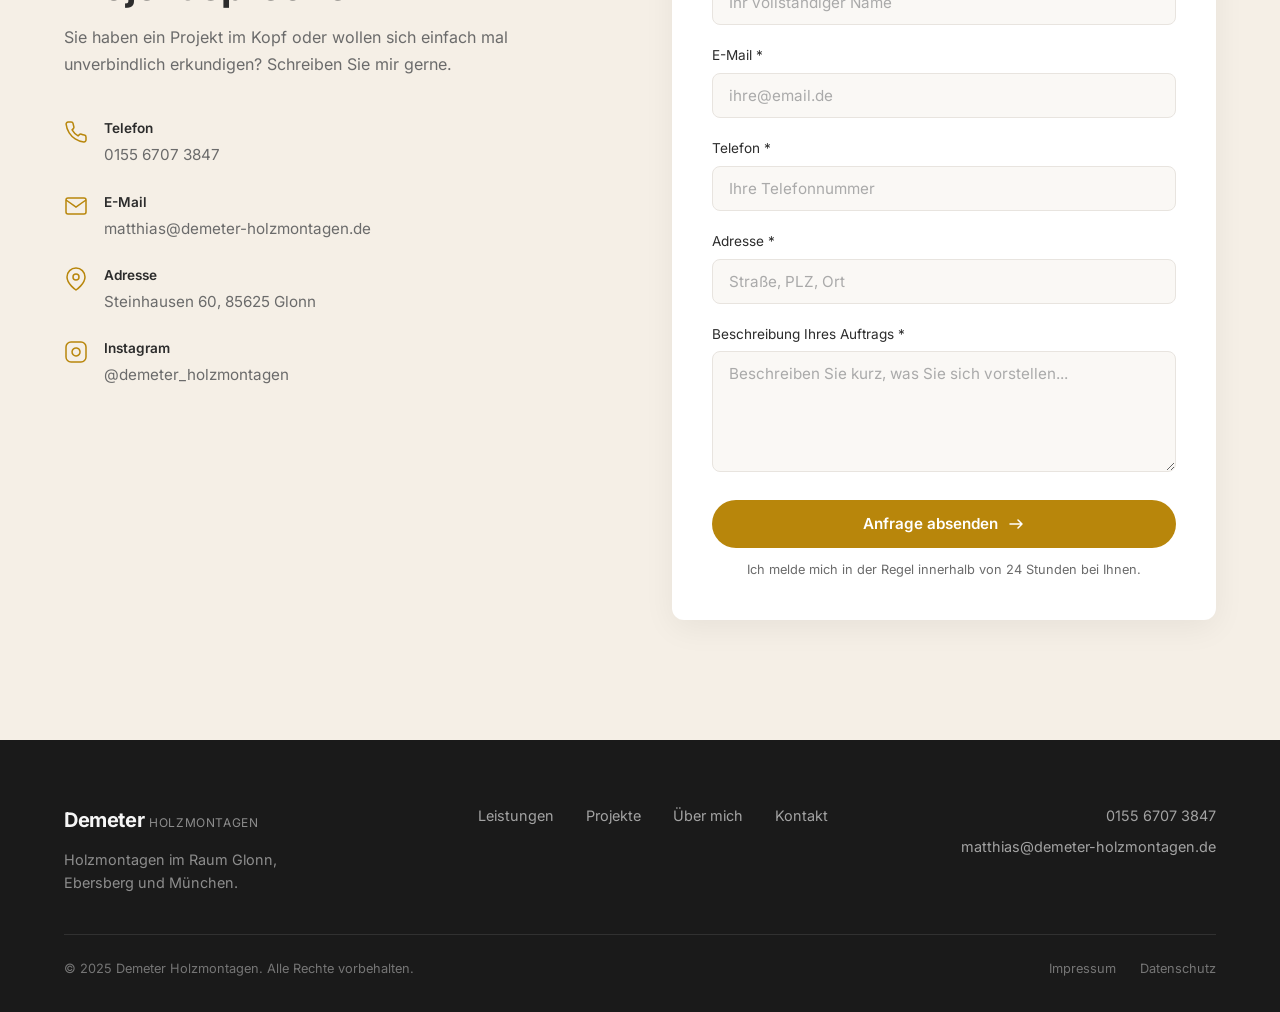
==== commit 250f28ce: "Clean up gallery layout for professional look without gaps - Switch to 2-column grid with full-width" ====
--- a/index.html
+++ b/index.html
@@ -114,7 +114,7 @@
         <p class="section-desc">Hier sehen Sie ein paar Beispiele aus meinen bisherigen Projekten.</p>
       </div>
       <div class="gallery">
-        <div class="gallery-item gallery-item--wide" data-animate>
+        <div class="gallery-item gallery-item--full" data-animate>
           <img src="images/3.jpeg" alt="Treppengeländer aus Eichenholz und Stahl" loading="lazy">
           <div class="gallery-caption">
             <h4>Treppengeländer</h4>
@@ -136,20 +136,20 @@
           </div>
         </div>
         <div class="gallery-item" data-animate>
+          <img src="images/6.jpeg" alt="Lamellen-Trennwand aus Holz" loading="lazy">
+          <div class="gallery-caption">
+            <h4>Trennwand</h4>
+            <p>Lamellen-Konstruktion</p>
+          </div>
+        </div>
+        <div class="gallery-item" data-animate>
           <img src="images/5.jpeg" alt="Hochbett mit Leiter montiert" loading="lazy">
           <div class="gallery-caption">
             <h4>Hochbett</h4>
             <p>Montage mit Leiter</p>
           </div>
         </div>
-        <div class="gallery-item gallery-item--wide" data-animate>
-          <img src="images/6.jpeg" alt="Lamellen-Trennwand aus Holz" loading="lazy">
-          <div class="gallery-caption">
-            <h4>Trennwand</h4>
-            <p>Lamellen-Konstruktion</p>
-          </div>
-        </div>
-        <div class="gallery-item" data-animate>
+        <div class="gallery-item gallery-item--full" data-animate>
           <img src="images/2.jpeg" alt="Holzzaun montiert" loading="lazy">
           <div class="gallery-caption">
             <h4>Holzzaun</h4>
--- a/style.css
+++ b/style.css
@@ -367,7 +367,7 @@
 
 .gallery {
   display: grid;
-  grid-template-columns: repeat(3, 1fr);
+  grid-template-columns: 1fr 1fr;
   gap: 16px;
 }
 
@@ -379,8 +379,9 @@
   aspect-ratio: 4/3;
 }
 
-.gallery-item--wide {
-  grid-column: span 2;
+.gallery-item--full {
+  grid-column: 1 / -1;
+  aspect-ratio: 21/9;
 }
 
 .gallery-item img {
@@ -859,8 +860,7 @@
   .about-grid { grid-template-columns: 1fr; gap: 48px; }
   .about-image { max-width: 400px; }
   .contact-grid { grid-template-columns: 1fr; gap: 48px; }
-  .gallery { grid-template-columns: repeat(2, 1fr); }
-  .gallery-item--wide { grid-column: span 2; }
+  .gallery { grid-template-columns: 1fr 1fr; }
   .footer-inner { flex-direction: column; gap: 32px; }
   .footer-contact { align-items: flex-start; }
   .footer-bottom { flex-direction: column; gap: 12px; text-align: center; }
@@ -894,7 +894,7 @@
 
   .services-grid { grid-template-columns: 1fr; }
   .gallery { grid-template-columns: 1fr; }
-  .gallery-item--wide { grid-column: span 1; }
+  .gallery-item--full { aspect-ratio: 4/3; }
   .before-after-grid { grid-template-columns: 1fr; }
   .section { padding: 80px 0; }
   .hero-content { padding: 100px 20px 60px; }
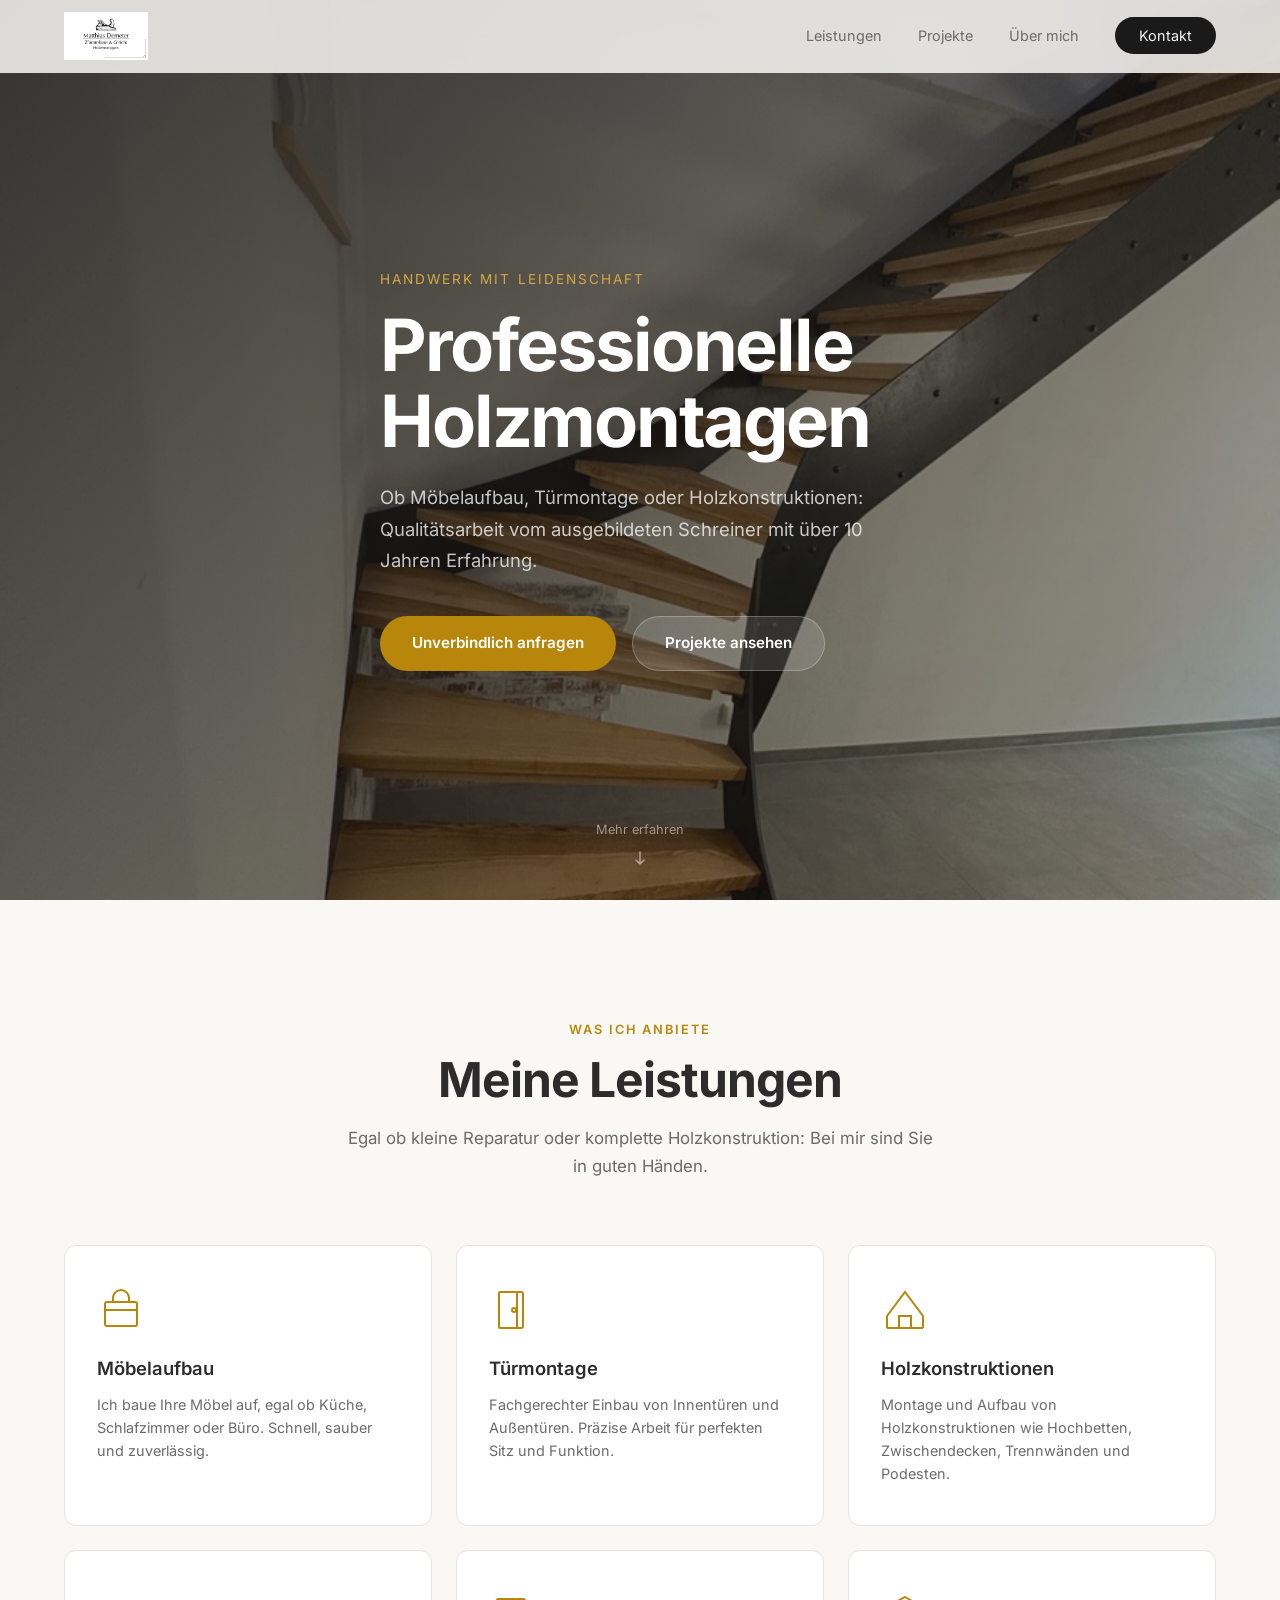
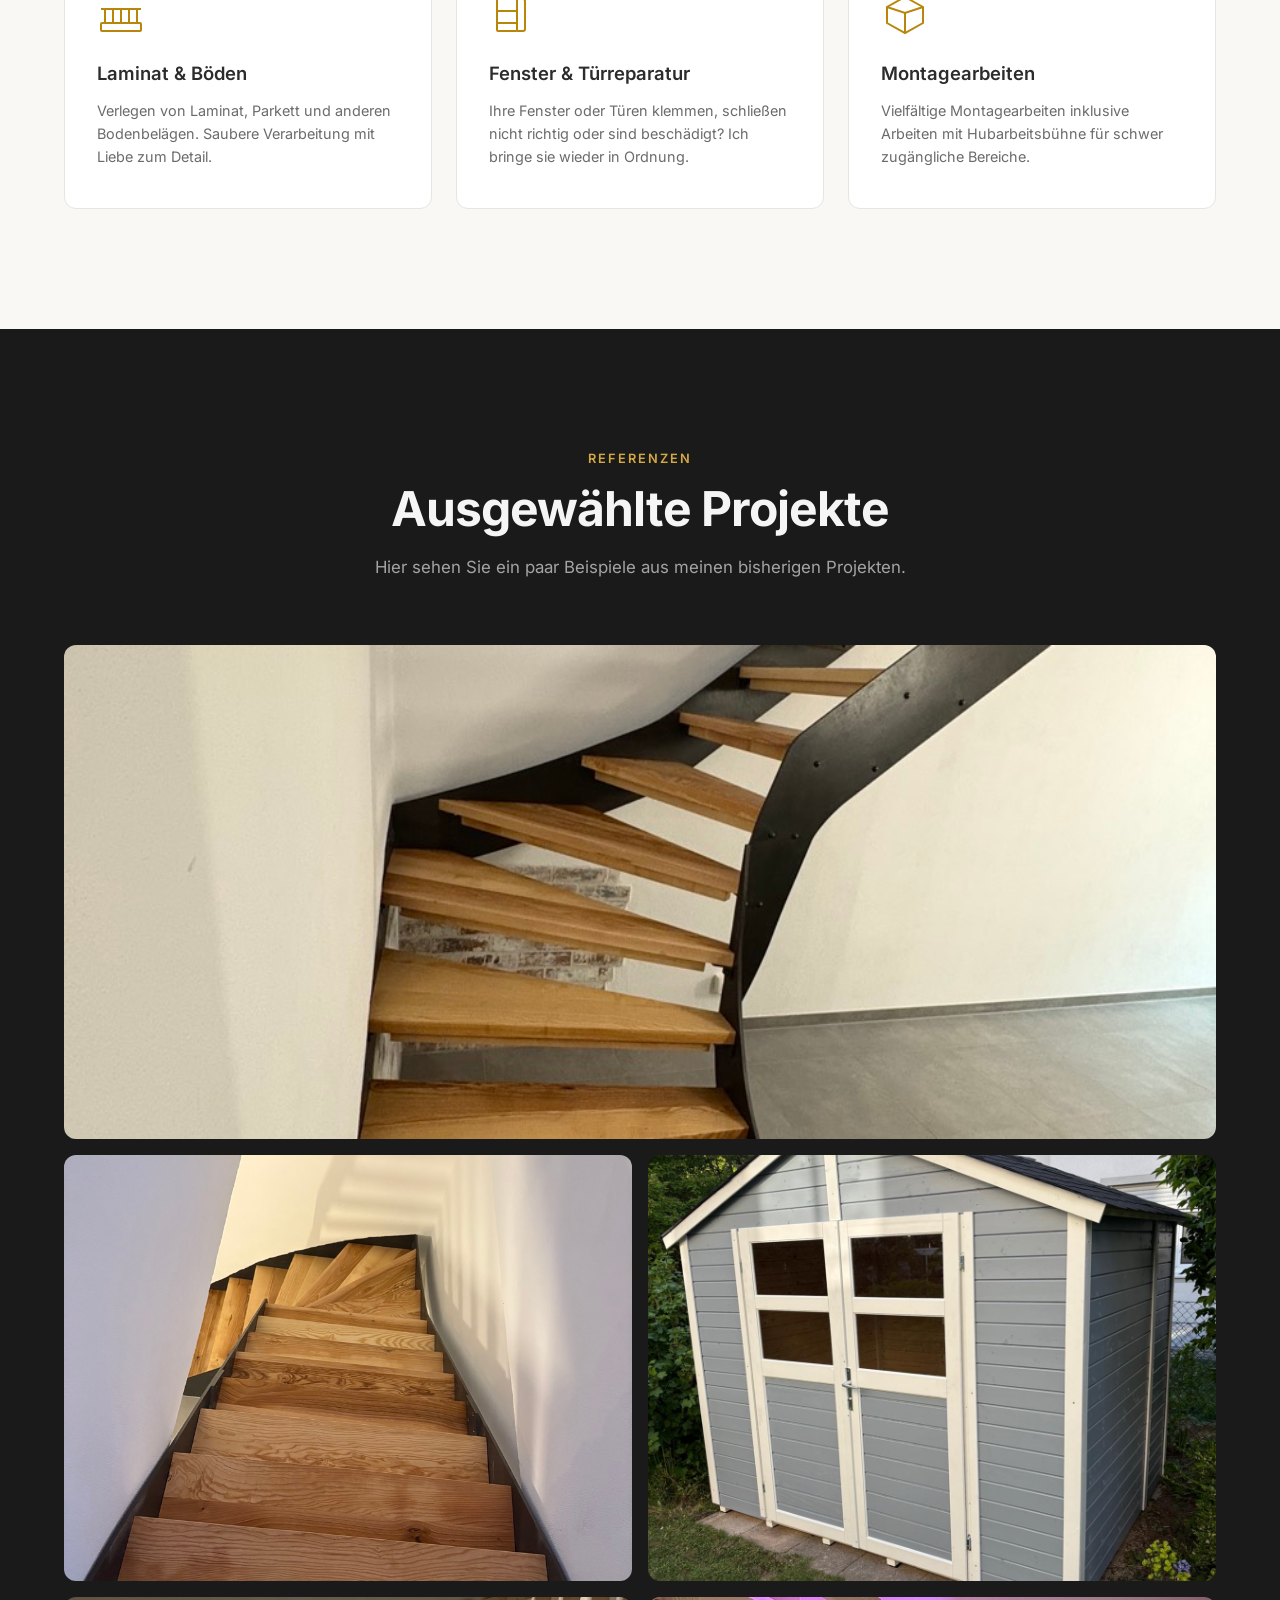
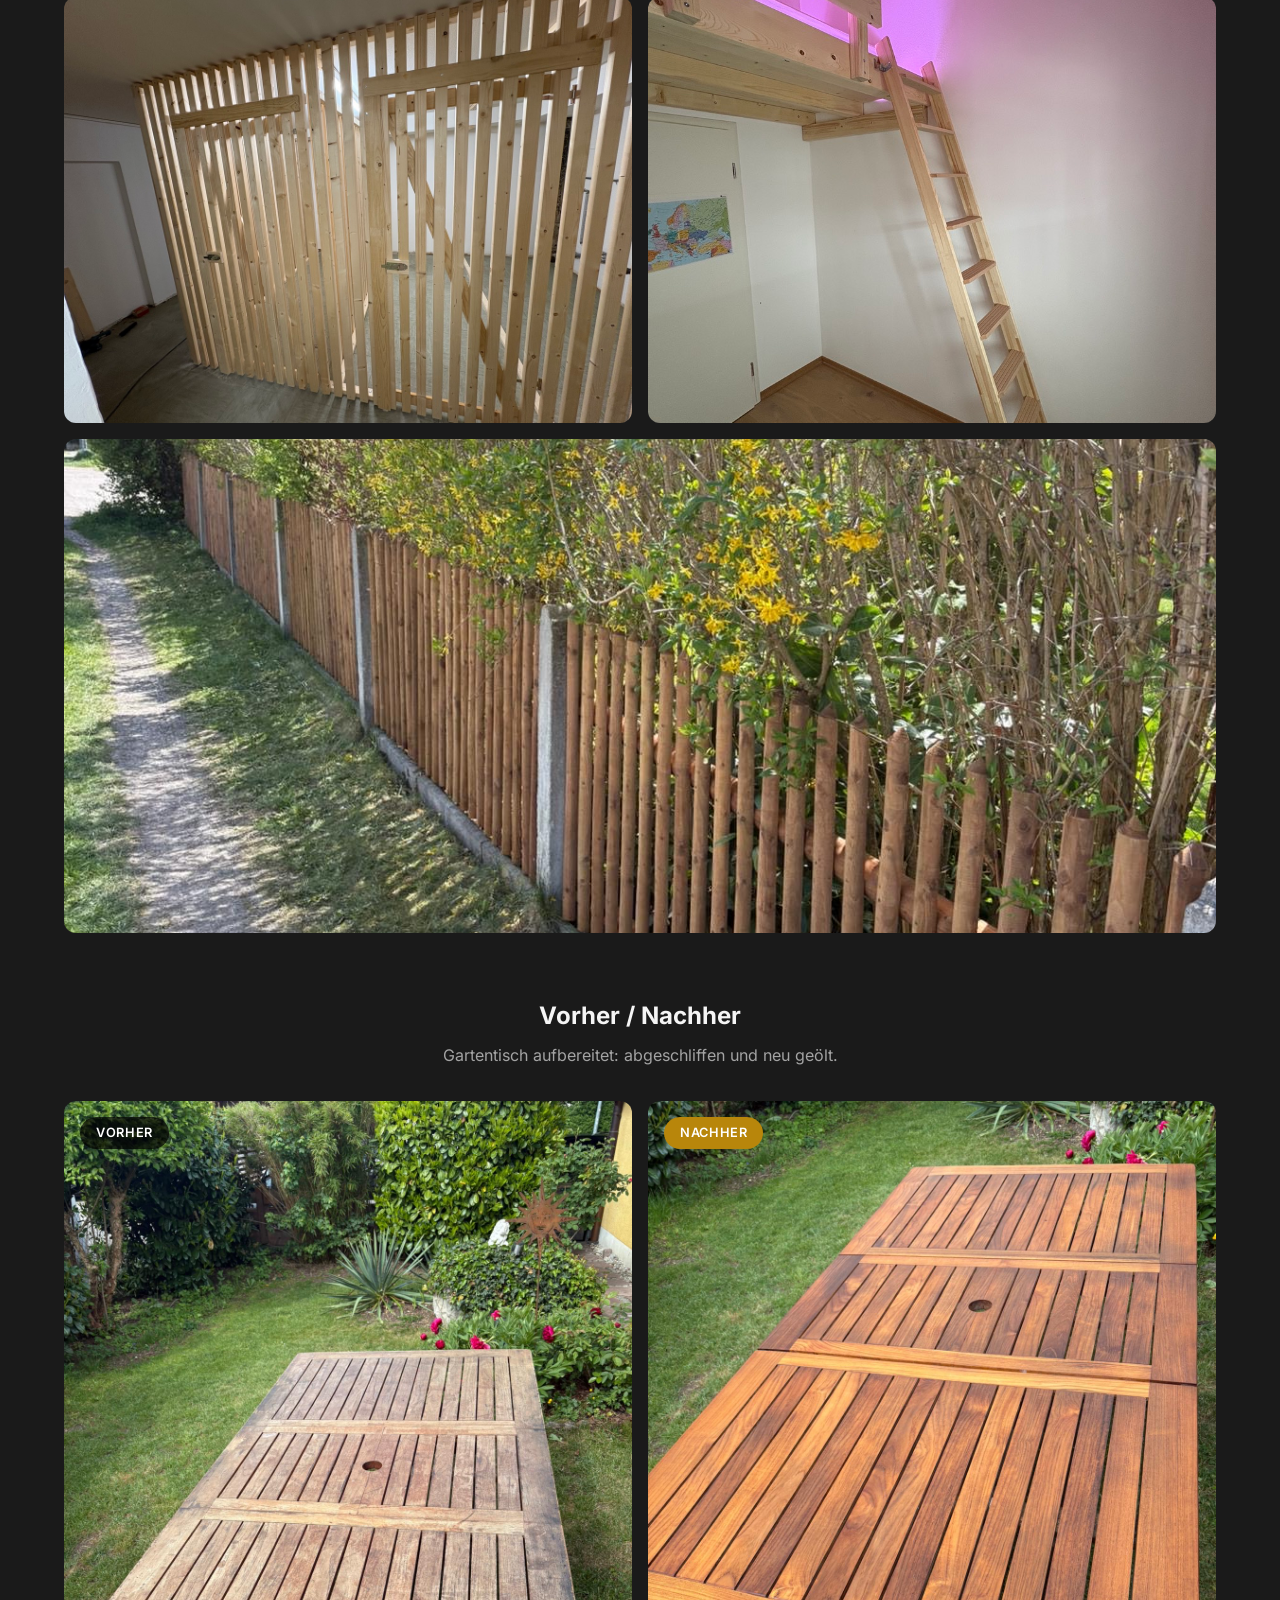
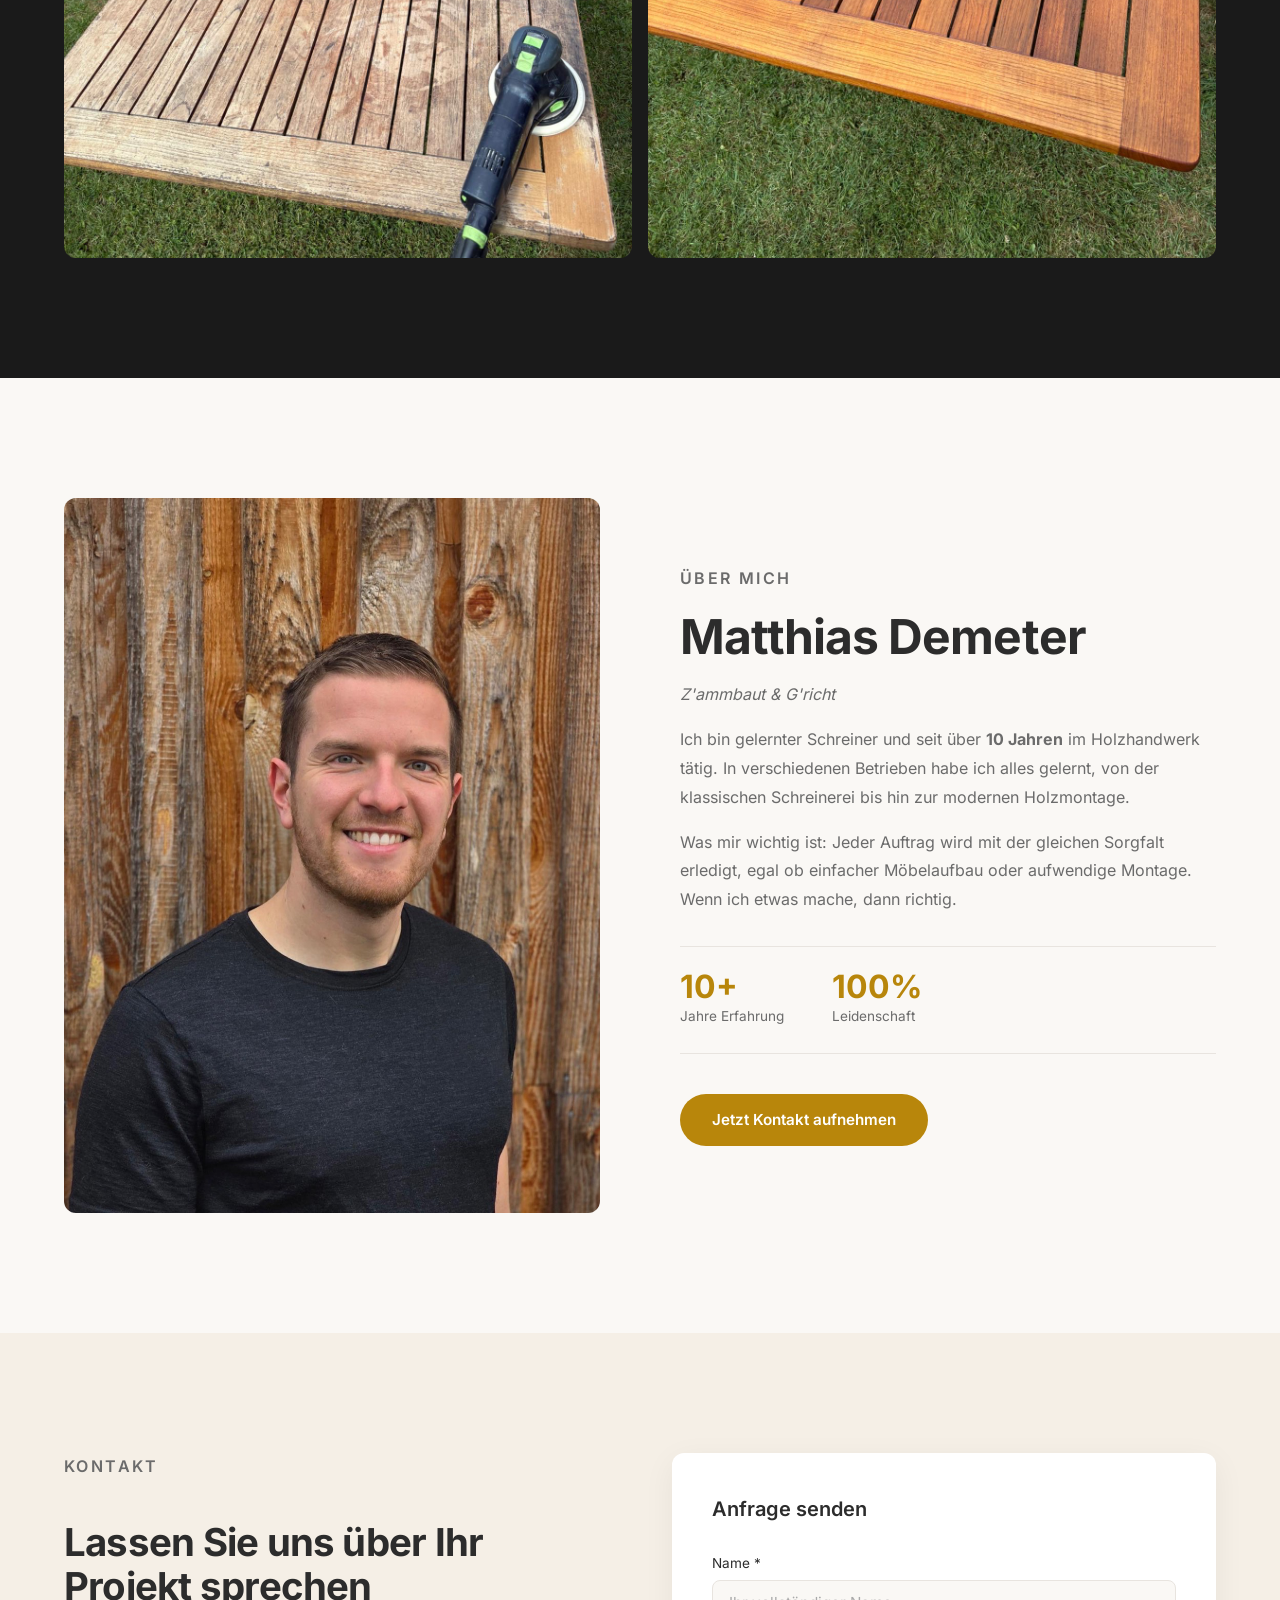
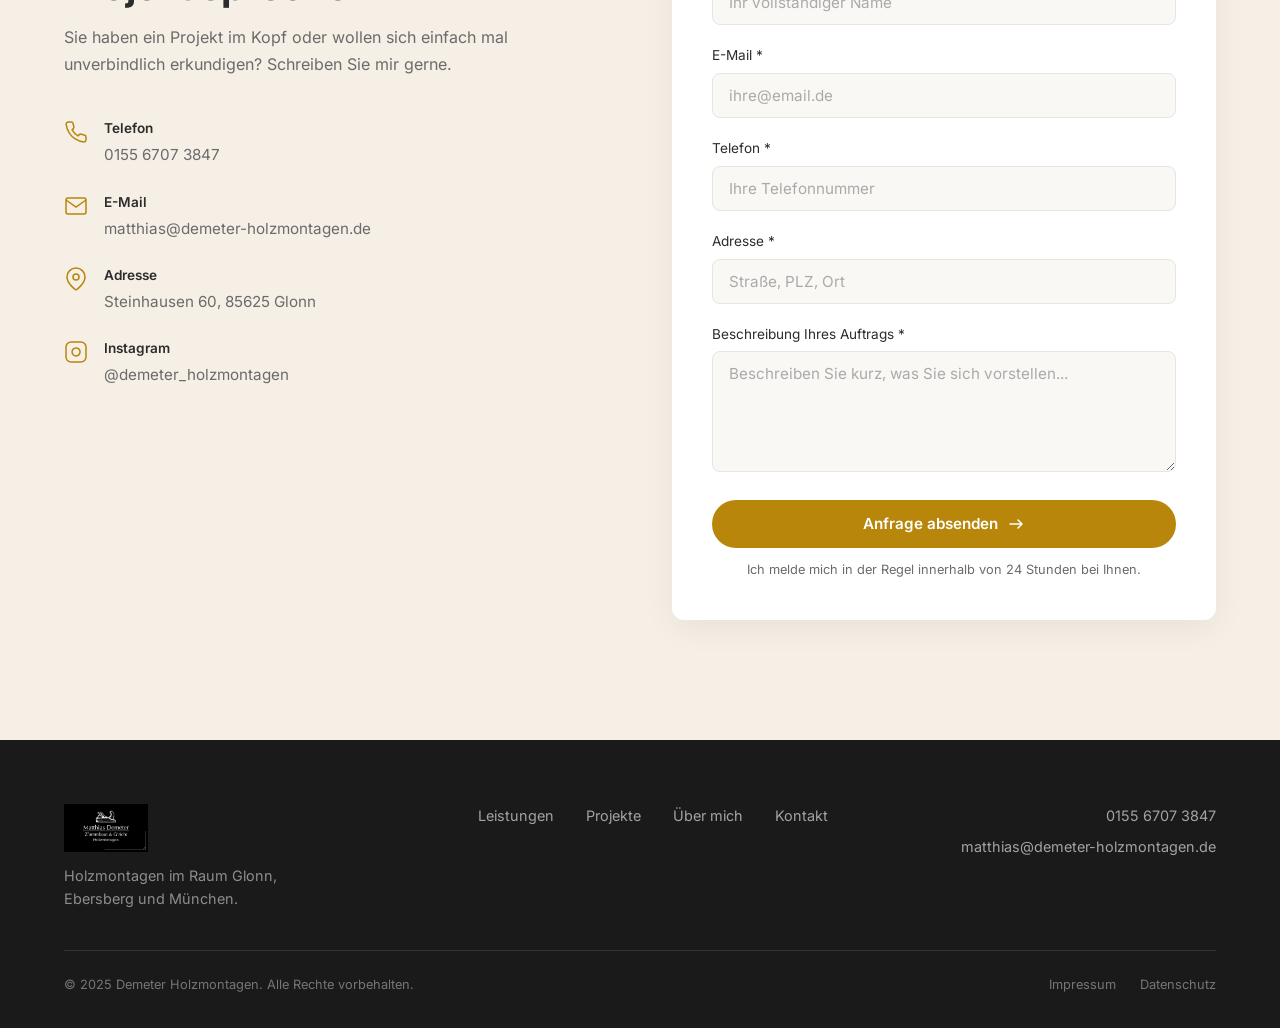
==== commit 2bfadfaa: "Add company logo throughout website and set up favicons - Logo in nav bar (all pages) and footer (in" ====
--- a/index.html
+++ b/index.html
@@ -5,6 +5,11 @@
   <meta name="viewport" content="width=device-width, initial-scale=1.0">
   <title>Demeter Holzmontagen | Professionelle Holzmontage in Ihrer Region</title>
   <meta name="description" content="Matthias Demeter, ausgebildeter Schreiner mit 10 Jahren Erfahrung. Möbelaufbau, Türmontage, Laminat verlegen, Montagearbeiten und mehr.">
+  <link rel="icon" type="image/png" sizes="32x32" href="images/favicon-32.png">
+  <link rel="icon" type="image/png" sizes="16x16" href="images/favicon-16.png">
+  <link rel="apple-touch-icon" sizes="180x180" href="images/apple-touch-icon.png">
+  <link rel="manifest" href="site.webmanifest">
+  <meta name="theme-color" content="#b8860b">
   <link rel="stylesheet" href="style.css">
 </head>
 <body>
@@ -12,8 +17,7 @@
   <nav class="nav" id="nav">
     <div class="nav-inner">
       <a href="#" class="nav-logo">
-        <span class="logo-text">Demeter</span>
-        <span class="logo-sub">Holzmontagen</span>
+        <img src="images/logo.png" alt="Demeter Holzmontagen" class="nav-logo-img">
       </a>
       <button class="nav-toggle" id="navToggle" aria-label="Menü öffnen">
         <span></span>
@@ -292,8 +296,7 @@
     <div class="container">
       <div class="footer-inner">
         <div class="footer-brand">
-          <span class="logo-text">Demeter</span>
-          <span class="logo-sub">Holzmontagen</span>
+          <img src="images/logo.png" alt="Demeter Holzmontagen" class="footer-logo-img">
           <p>Holzmontagen im Raum Glonn, Ebersberg und München.</p>
         </div>
         <div class="footer-links">
--- a/style.css
+++ b/style.css
@@ -80,23 +80,12 @@
 
 .nav-logo {
   display: flex;
-  flex-direction: column;
-  line-height: 1.1;
-}
-
-.logo-text {
-  font-size: 1.25rem;
-  font-weight: 700;
-  color: var(--text);
-  letter-spacing: -0.02em;
-}
-
-.logo-sub {
-  font-size: 0.75rem;
-  font-weight: 400;
-  color: var(--text-light);
-  letter-spacing: 0.05em;
-  text-transform: uppercase;
+  align-items: center;
+}
+
+.nav-logo-img {
+  height: 48px;
+  width: auto;
 }
 
 .nav-links {
@@ -689,8 +678,11 @@
   border-bottom: 1px solid rgba(255, 255, 255, 0.1);
 }
 
-.footer-brand .logo-text { color: var(--text-inv); }
-.footer-brand .logo-sub { color: rgba(255, 255, 255, 0.5); }
+.footer-logo-img {
+  height: 48px;
+  width: auto;
+  filter: invert(1);
+}
 
 .footer-brand p {
   font-size: 0.9rem;
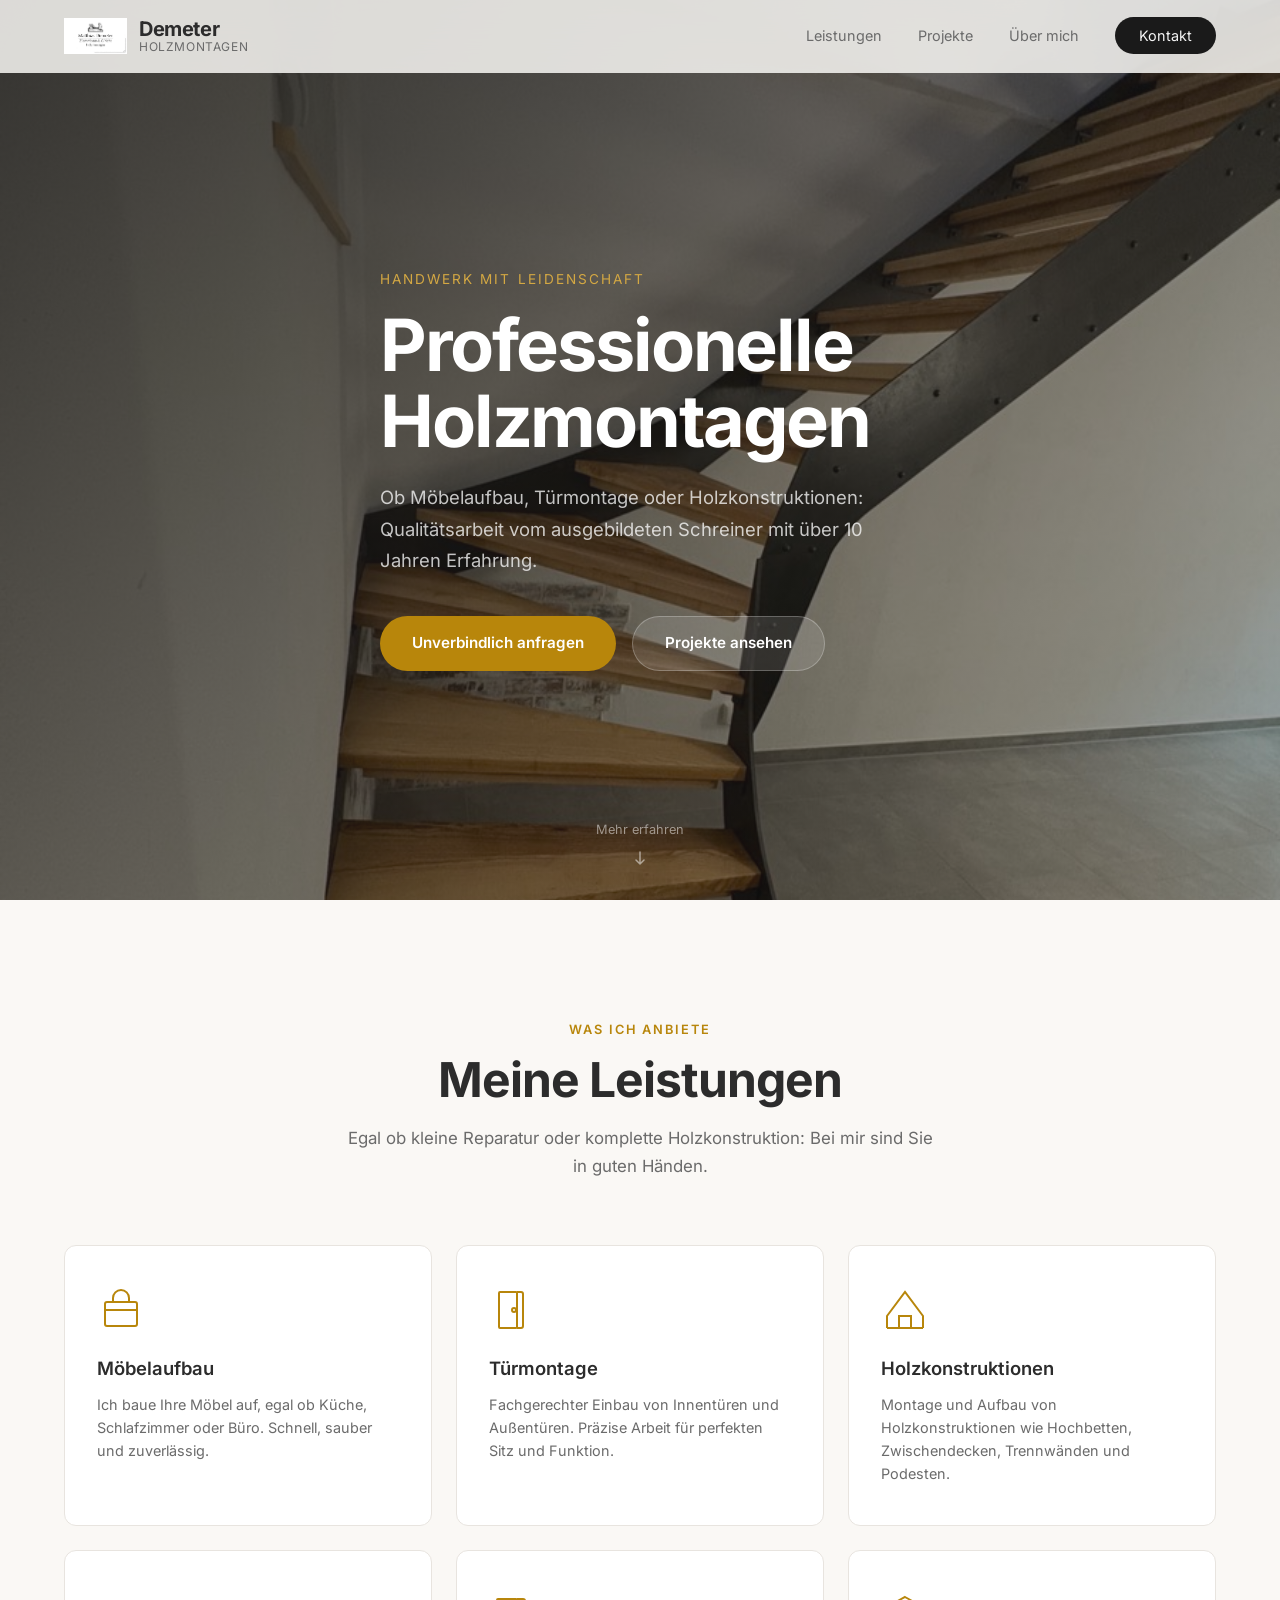
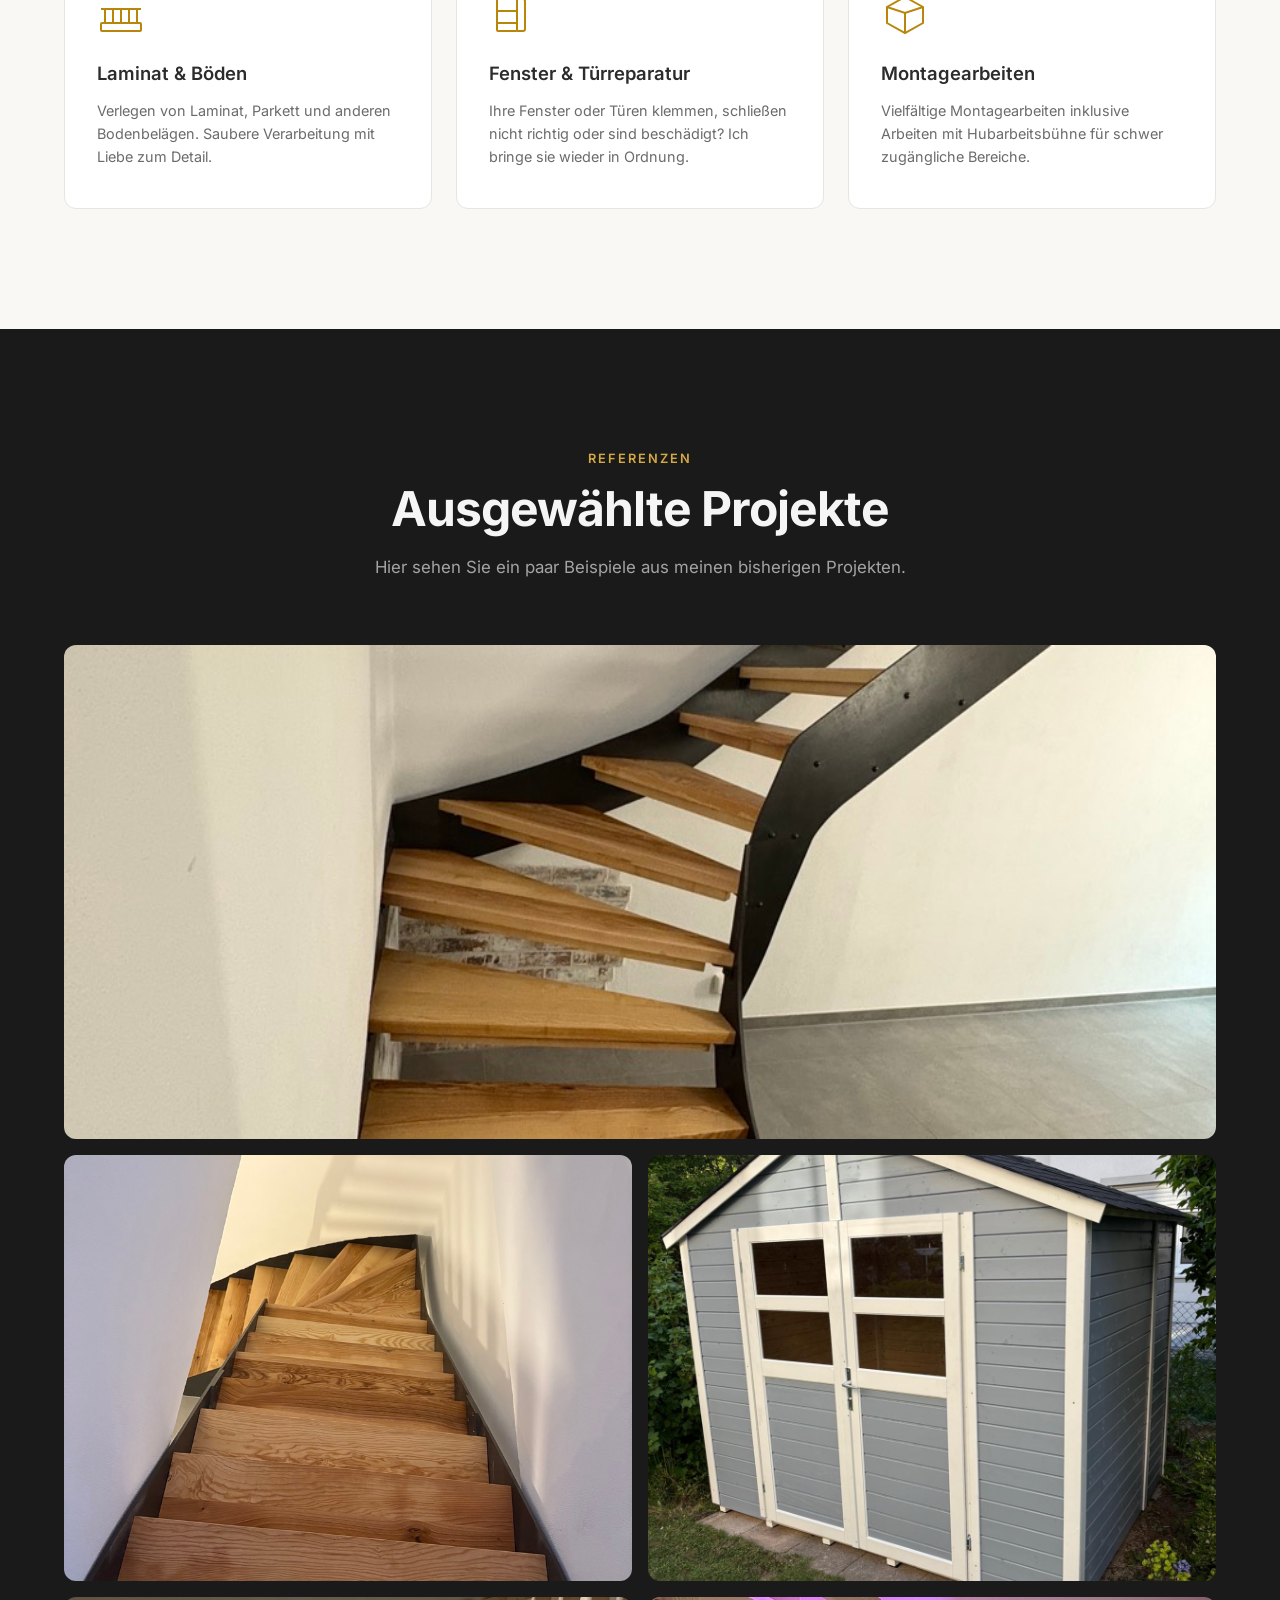
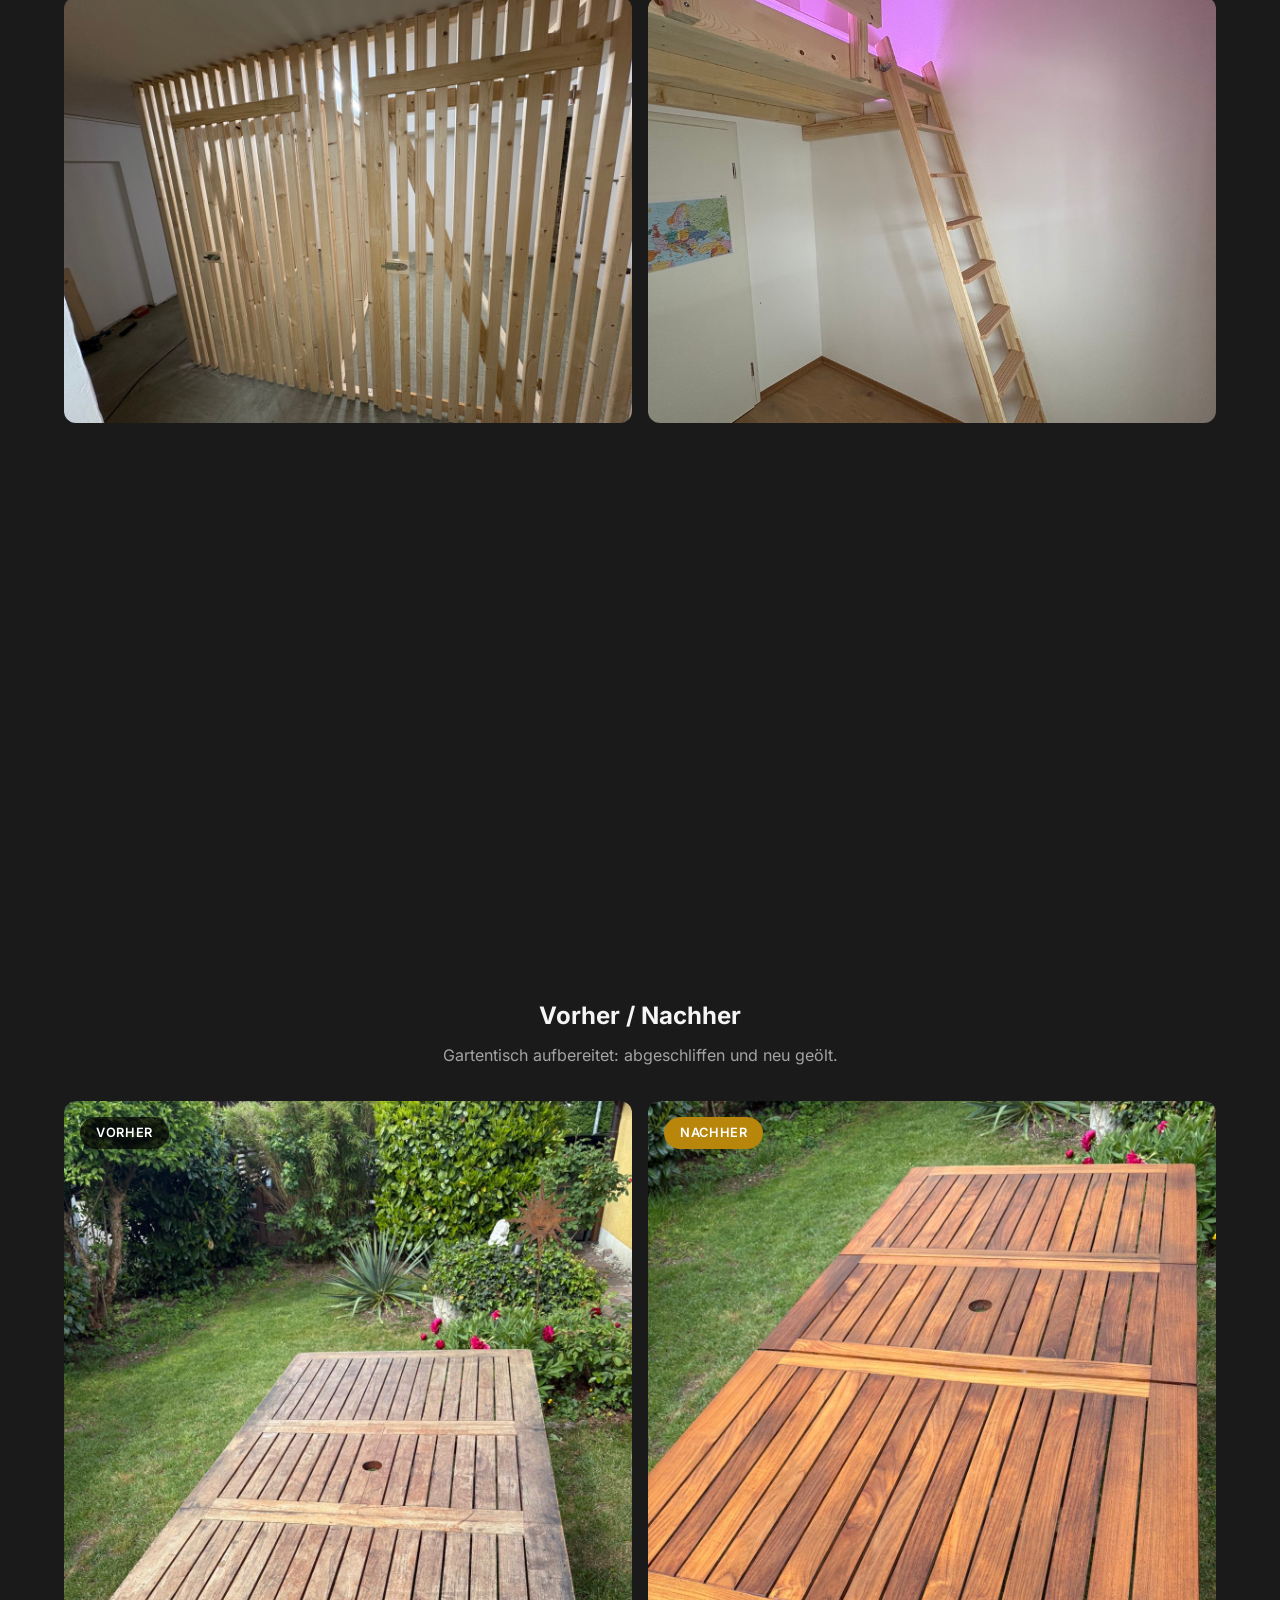
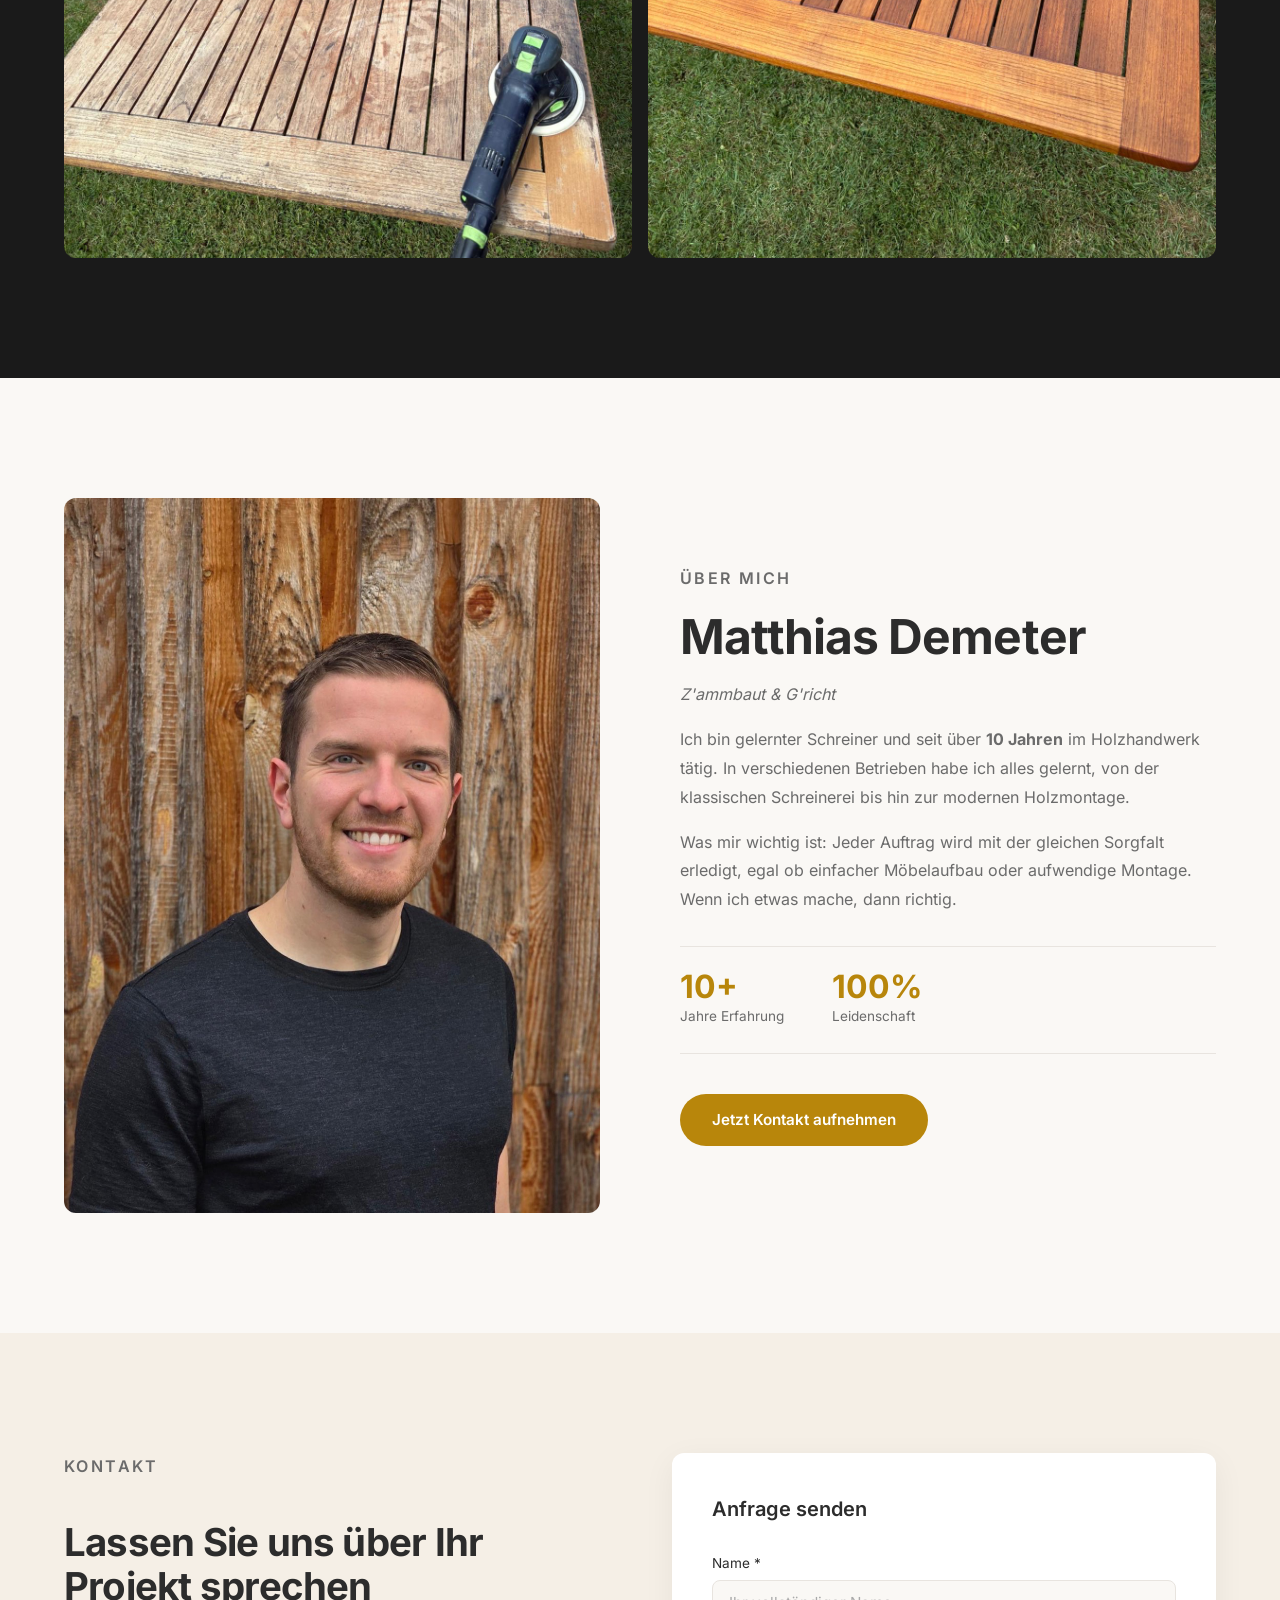
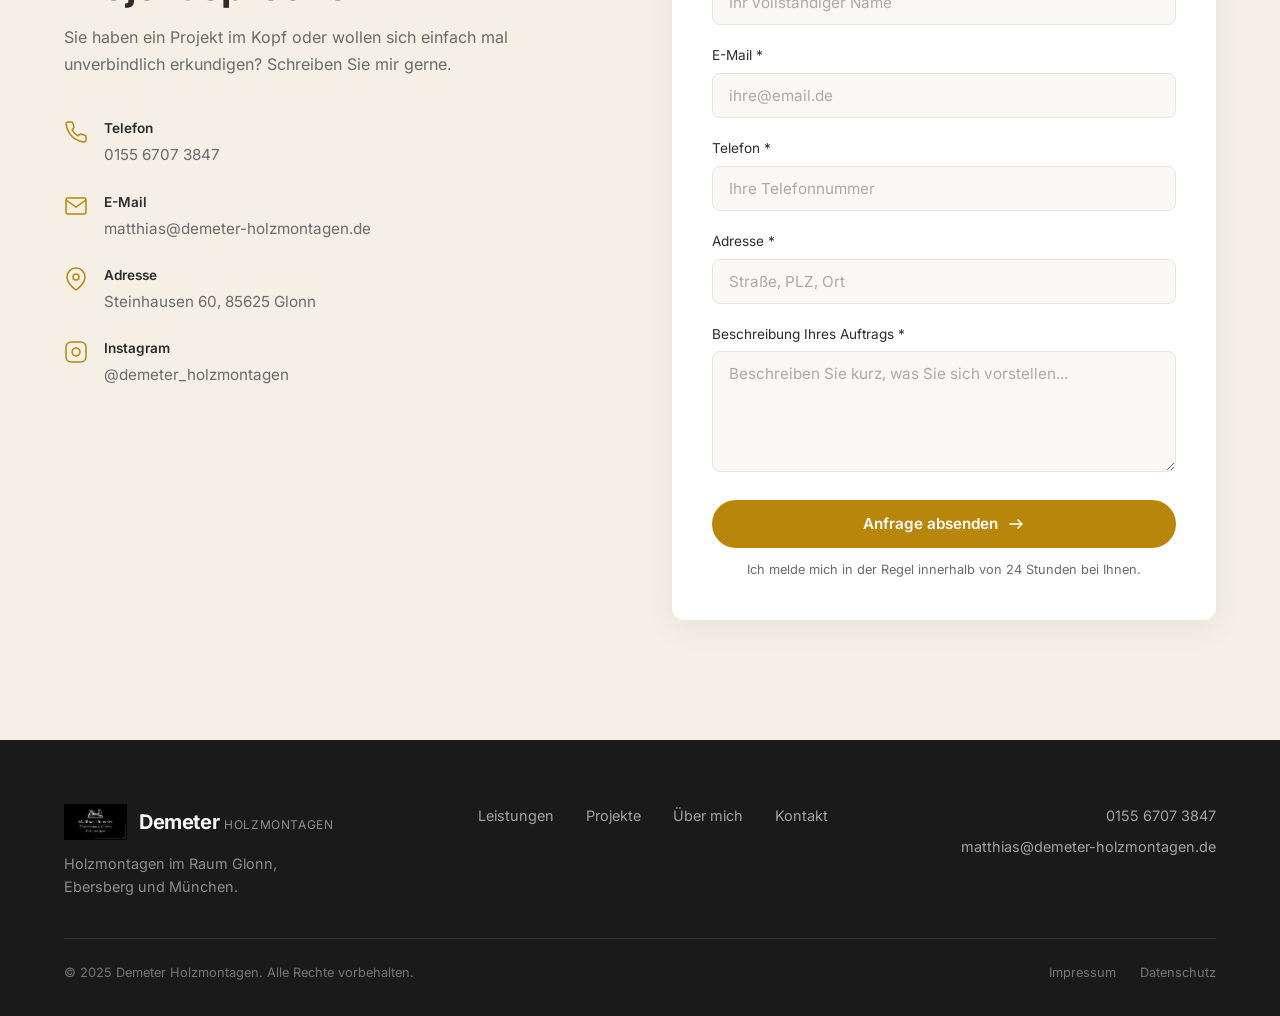
==== commit f8de4147: "Combine logo icon with company name in nav and footer - Nav: small logo icon (36px) next to Demeter " ====
--- a/index.html
+++ b/index.html
@@ -17,7 +17,11 @@
   <nav class="nav" id="nav">
     <div class="nav-inner">
       <a href="#" class="nav-logo">
-        <img src="images/logo.png" alt="Demeter Holzmontagen" class="nav-logo-img">
+        <img src="images/logo.png" alt="" class="nav-logo-img">
+        <div class="nav-logo-text">
+          <span class="logo-text">Demeter</span>
+          <span class="logo-sub">Holzmontagen</span>
+        </div>
       </a>
       <button class="nav-toggle" id="navToggle" aria-label="Menü öffnen">
         <span></span>
@@ -296,7 +300,13 @@
     <div class="container">
       <div class="footer-inner">
         <div class="footer-brand">
-          <img src="images/logo.png" alt="Demeter Holzmontagen" class="footer-logo-img">
+          <div class="footer-logo">
+            <img src="images/logo.png" alt="" class="footer-logo-img">
+            <div>
+              <span class="logo-text">Demeter</span>
+              <span class="logo-sub">Holzmontagen</span>
+            </div>
+          </div>
           <p>Holzmontagen im Raum Glonn, Ebersberg und München.</p>
         </div>
         <div class="footer-links">
--- a/style.css
+++ b/style.css
@@ -81,11 +81,33 @@
 .nav-logo {
   display: flex;
   align-items: center;
+  gap: 12px;
 }
 
 .nav-logo-img {
-  height: 48px;
+  height: 36px;
   width: auto;
+}
+
+.nav-logo-text {
+  display: flex;
+  flex-direction: column;
+  line-height: 1.1;
+}
+
+.logo-text {
+  font-size: 1.25rem;
+  font-weight: 700;
+  color: var(--text);
+  letter-spacing: -0.02em;
+}
+
+.logo-sub {
+  font-size: 0.75rem;
+  font-weight: 400;
+  color: var(--text-light);
+  letter-spacing: 0.05em;
+  text-transform: uppercase;
 }
 
 .nav-links {
@@ -678,11 +700,20 @@
   border-bottom: 1px solid rgba(255, 255, 255, 0.1);
 }
 
+.footer-logo {
+  display: flex;
+  align-items: center;
+  gap: 12px;
+}
+
 .footer-logo-img {
-  height: 48px;
+  height: 36px;
   width: auto;
   filter: invert(1);
 }
+
+.footer-brand .logo-text { color: var(--text-inv); }
+.footer-brand .logo-sub { color: rgba(255, 255, 255, 0.5); }
 
 .footer-brand p {
   font-size: 0.9rem;
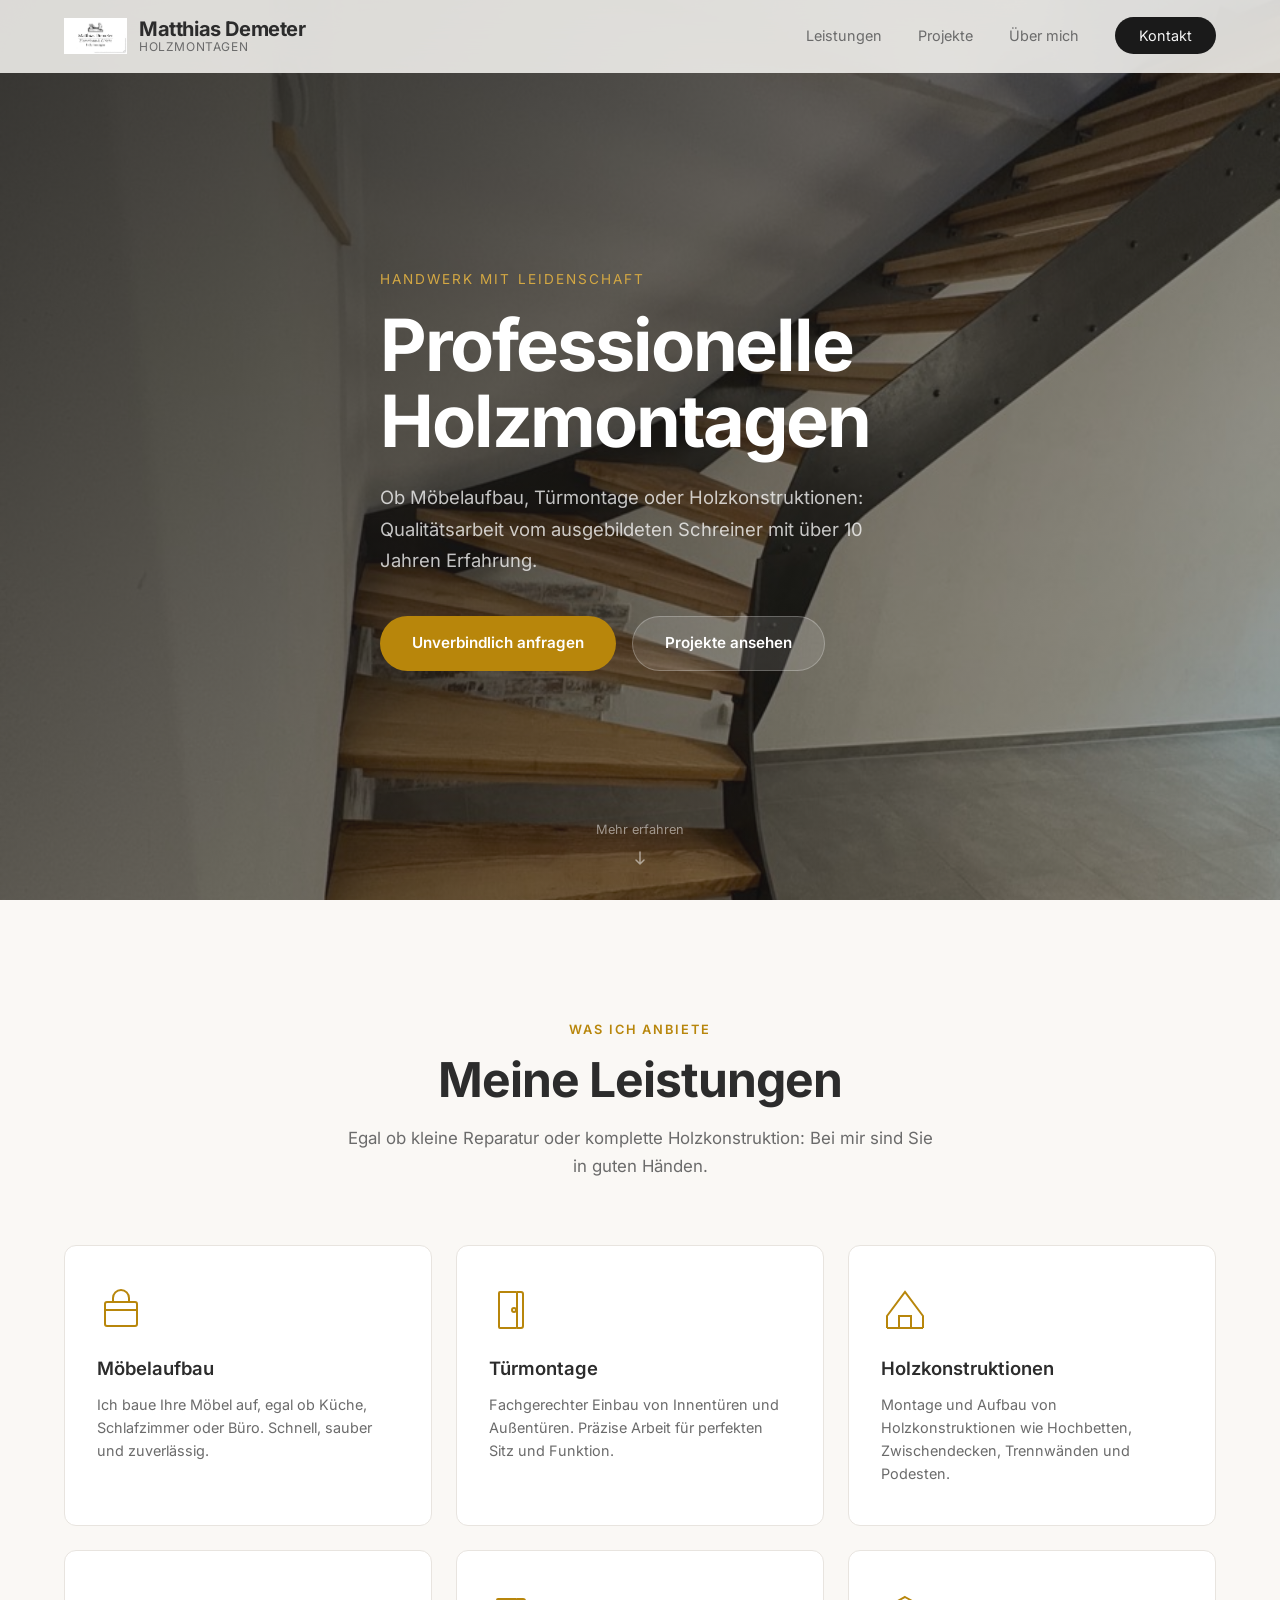
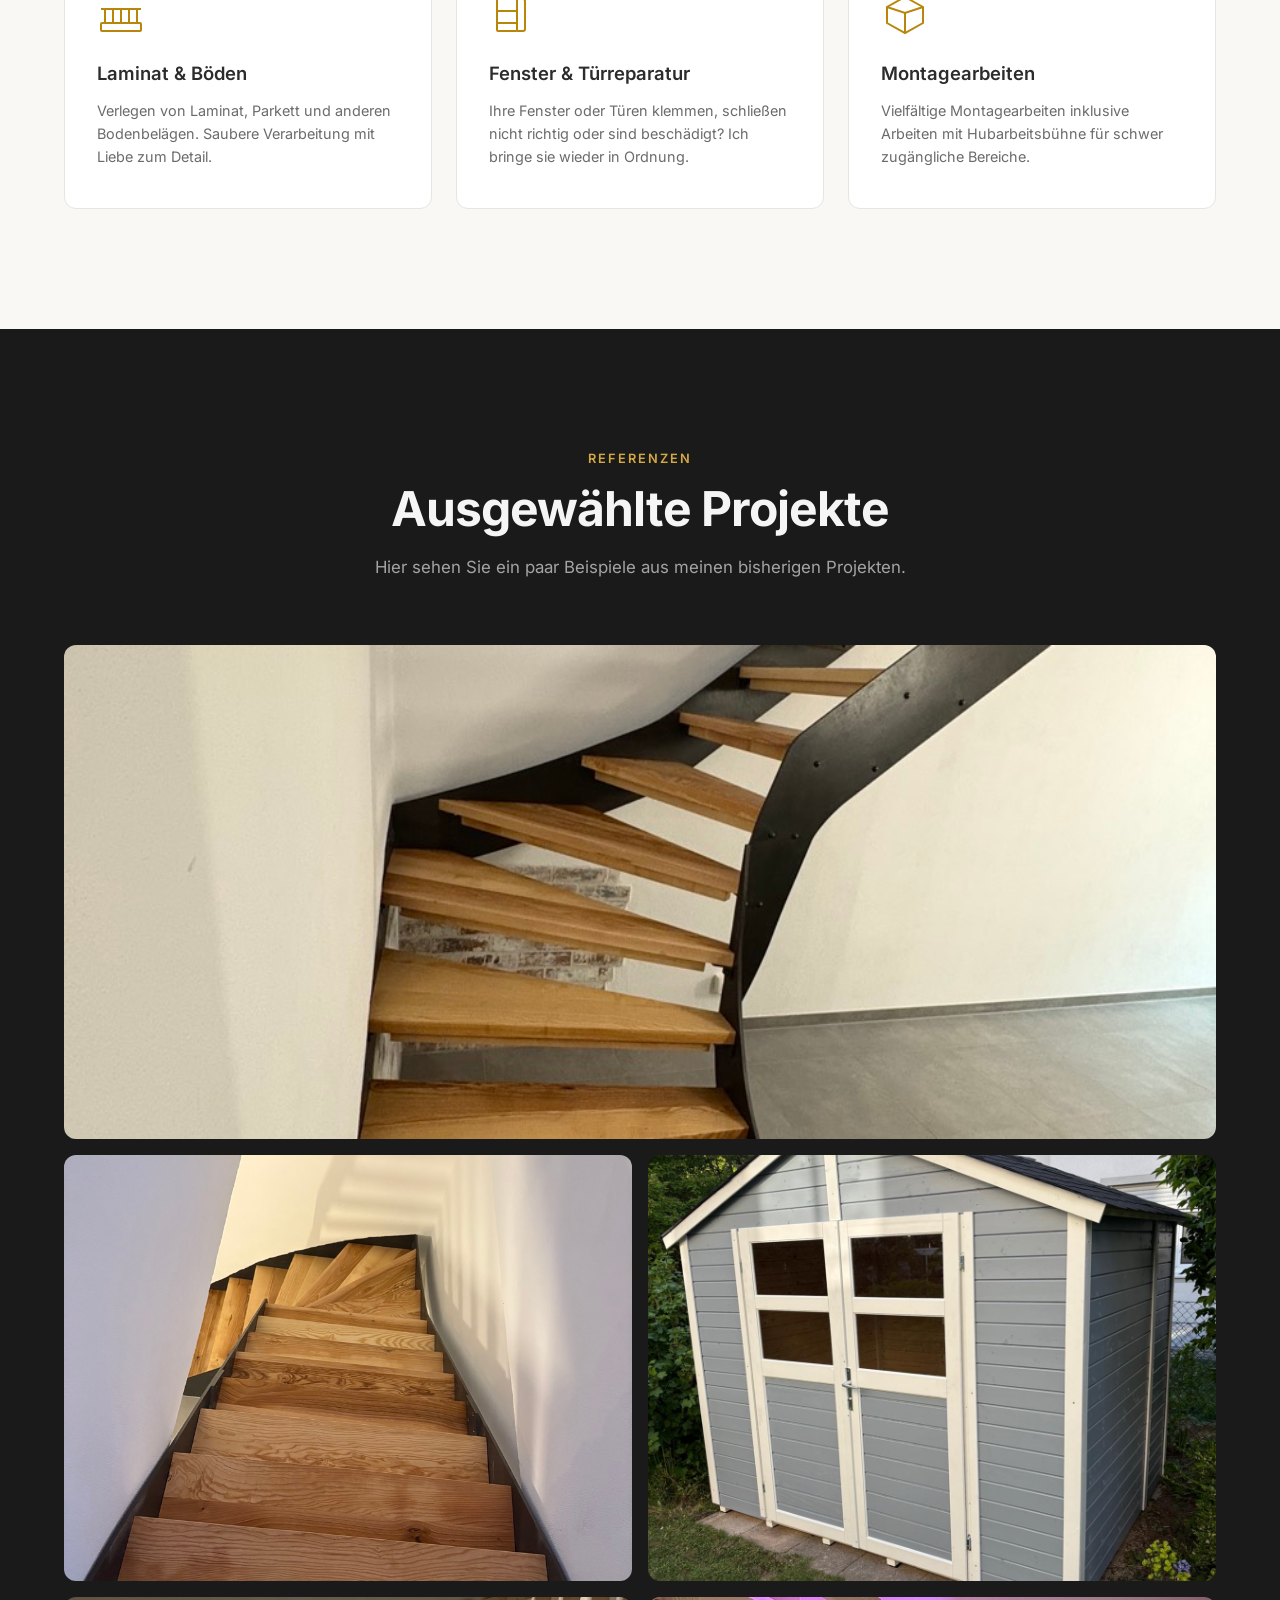
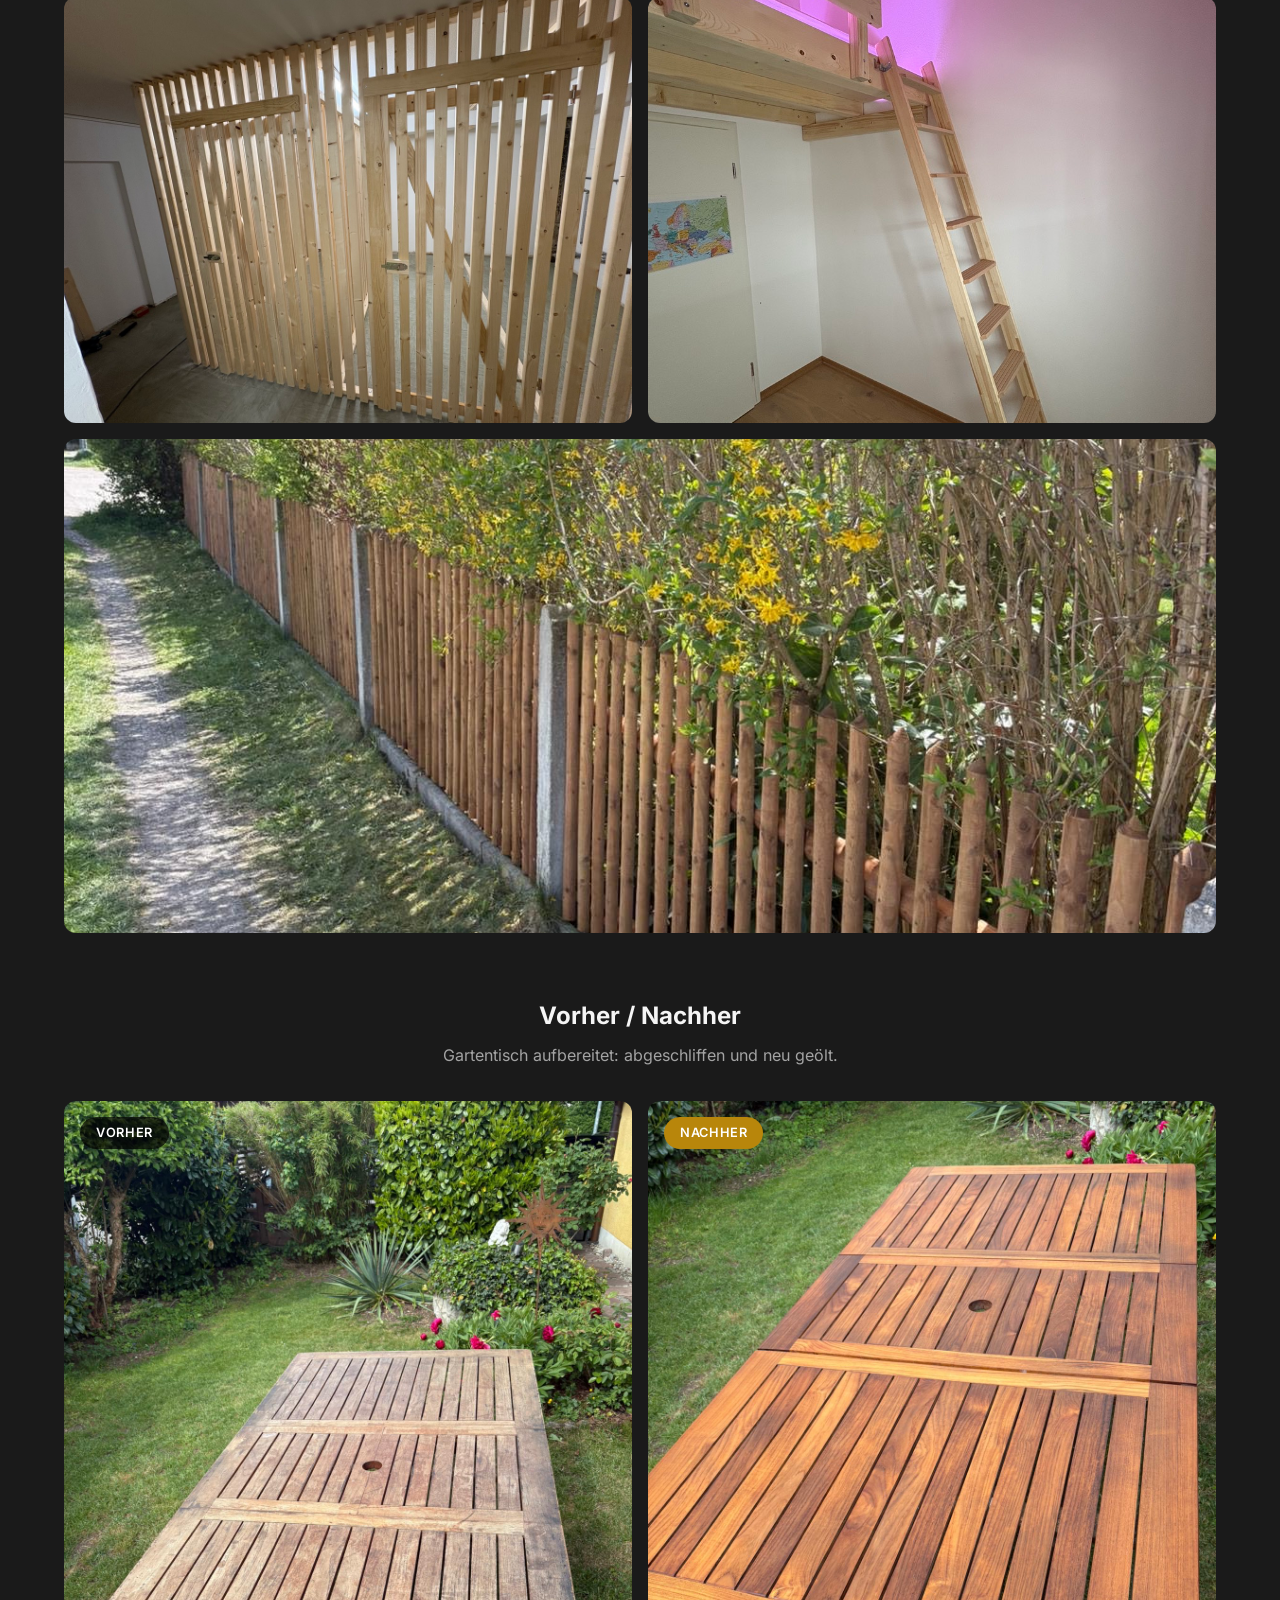
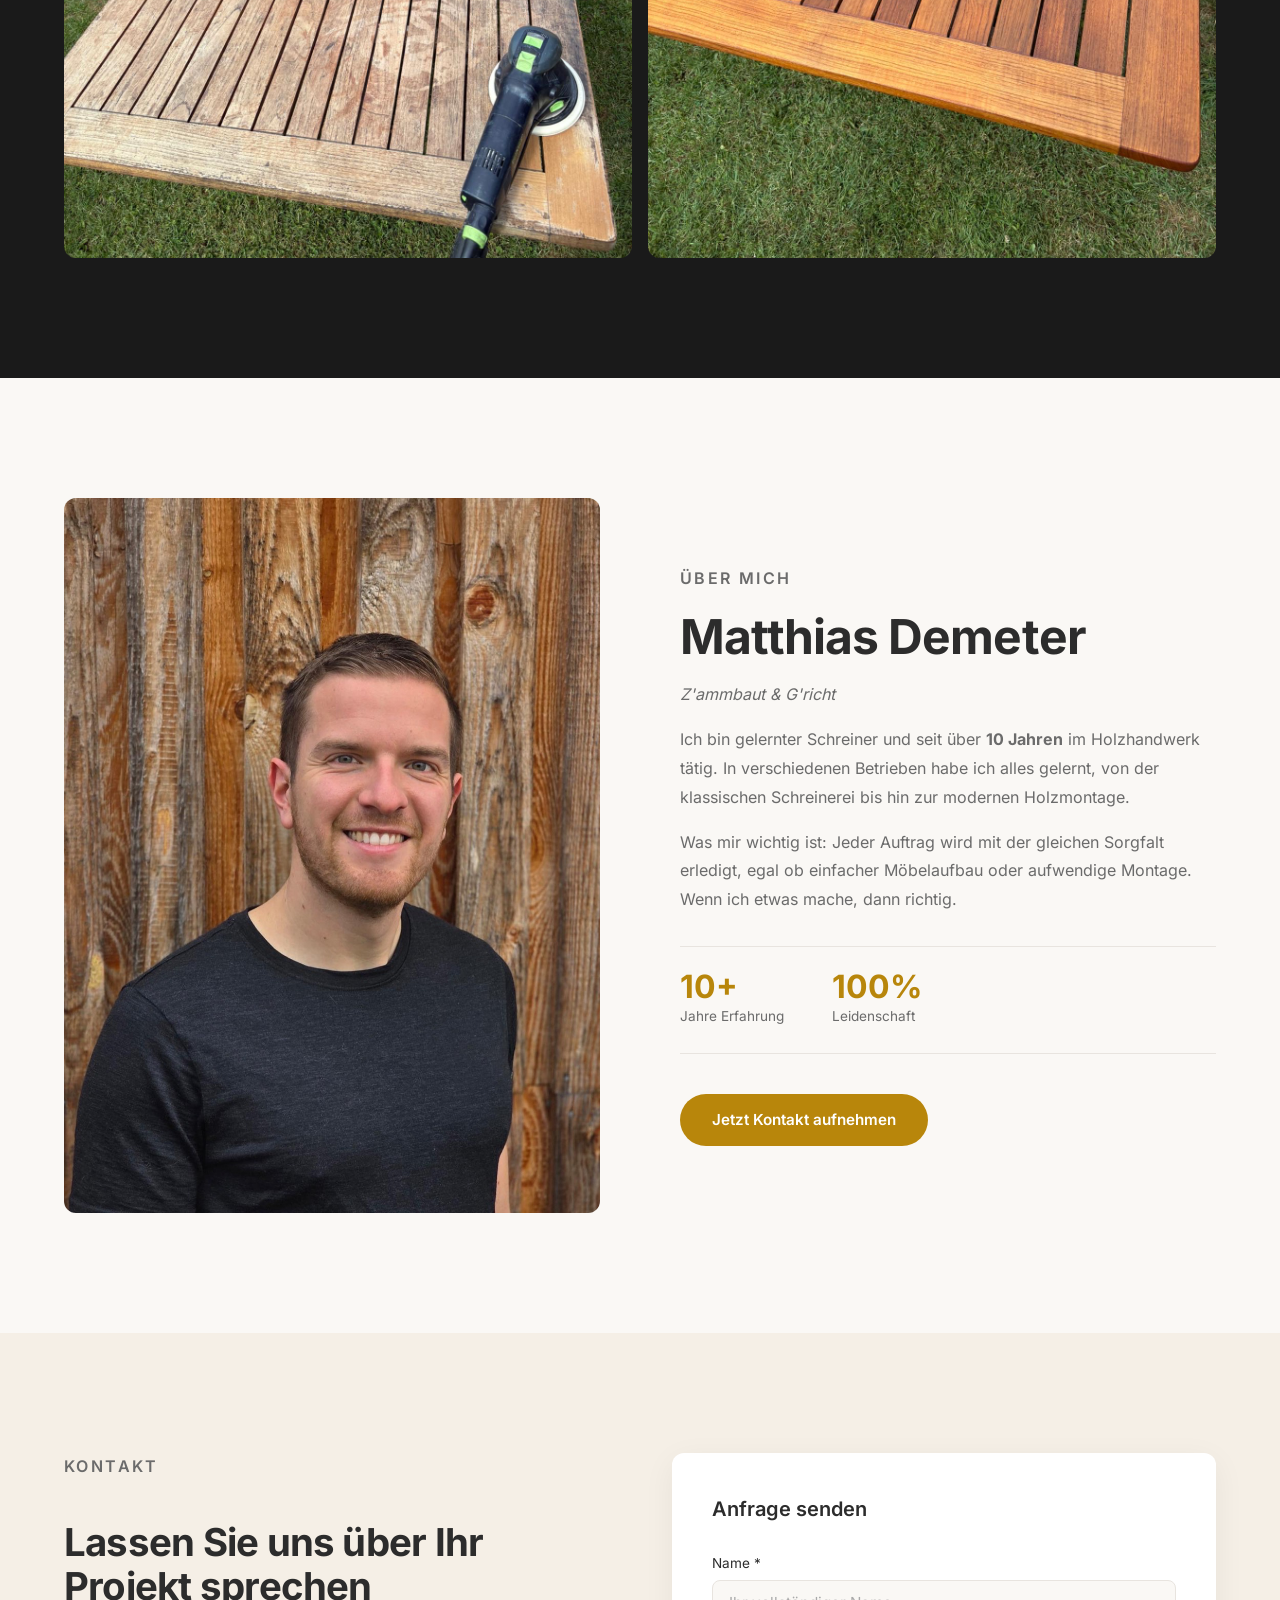
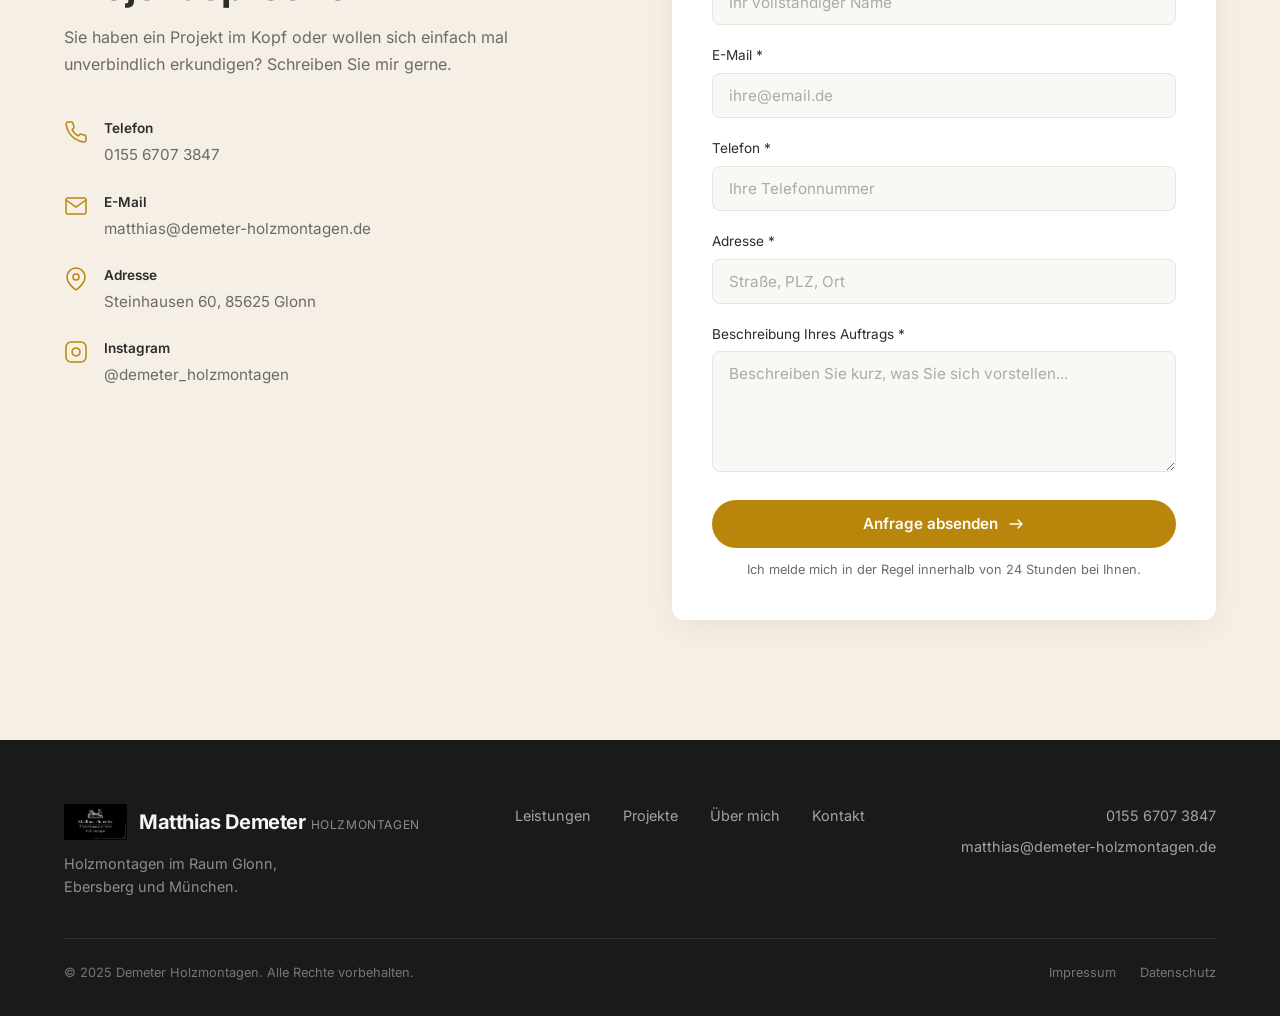
==== commit 3e6c1823: "Rename brand to Matthias Demeter Holzmontagen Co-Authored-By: Claude Opus 4.6 <noreply@anthropic.com" ====
--- a/index.html
+++ b/index.html
@@ -19,7 +19,7 @@
       <a href="#" class="nav-logo">
         <img src="images/logo.png" alt="" class="nav-logo-img">
         <div class="nav-logo-text">
-          <span class="logo-text">Demeter</span>
+          <span class="logo-text">Matthias Demeter</span>
           <span class="logo-sub">Holzmontagen</span>
         </div>
       </a>
@@ -303,7 +303,7 @@
           <div class="footer-logo">
             <img src="images/logo.png" alt="" class="footer-logo-img">
             <div>
-              <span class="logo-text">Demeter</span>
+              <span class="logo-text">Matthias Demeter</span>
               <span class="logo-sub">Holzmontagen</span>
             </div>
           </div>
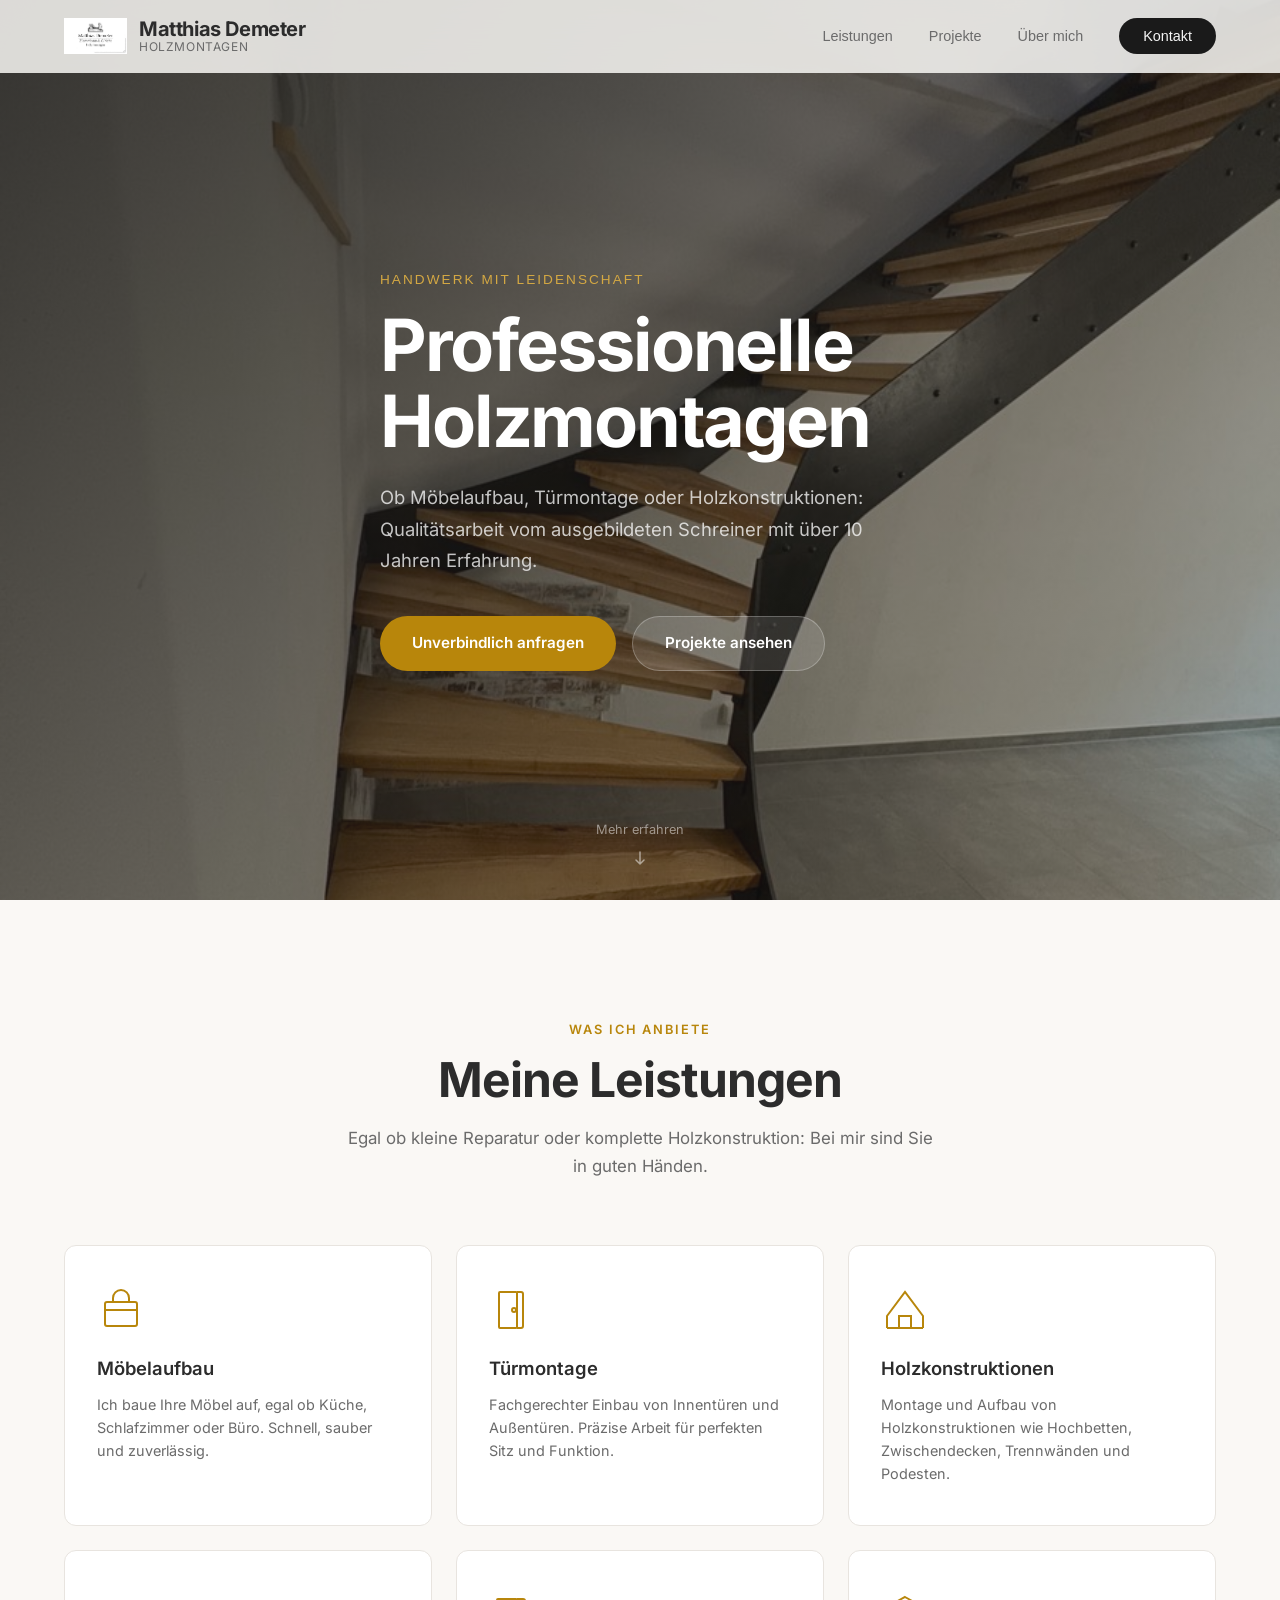
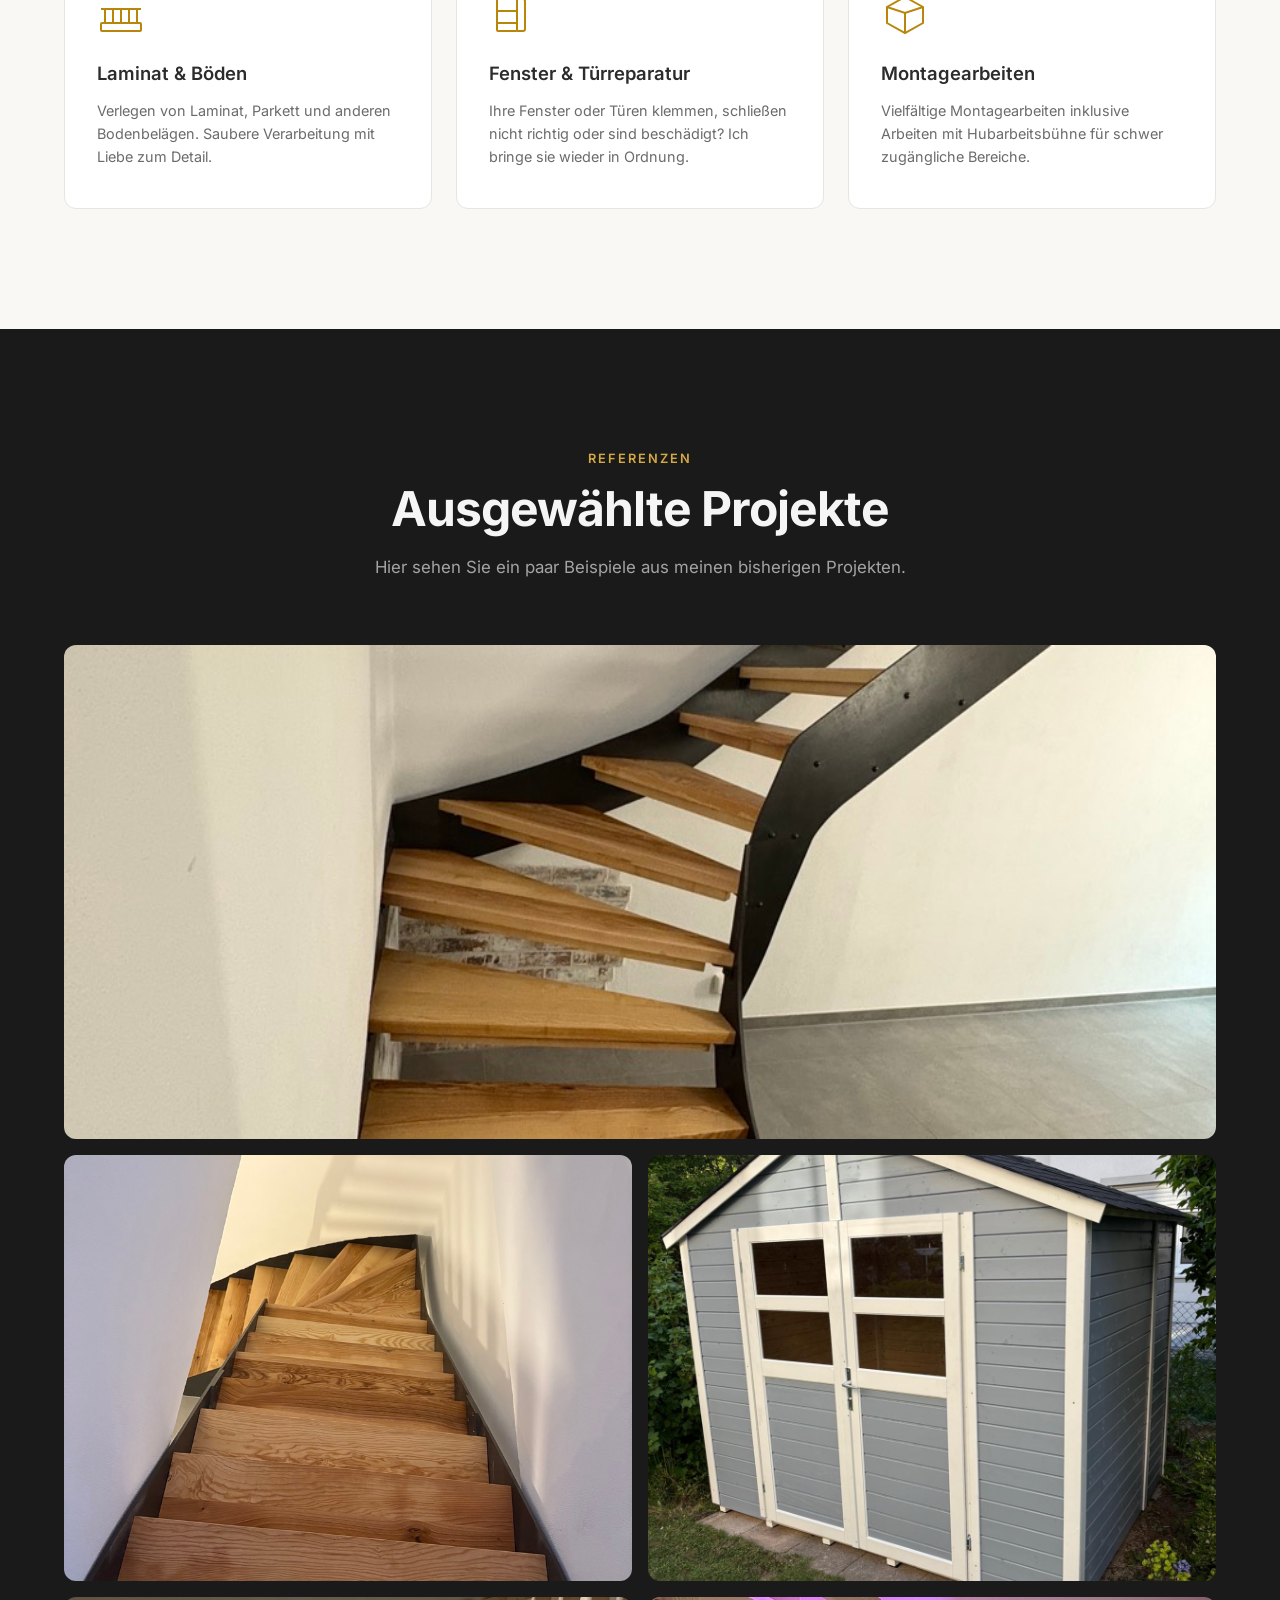
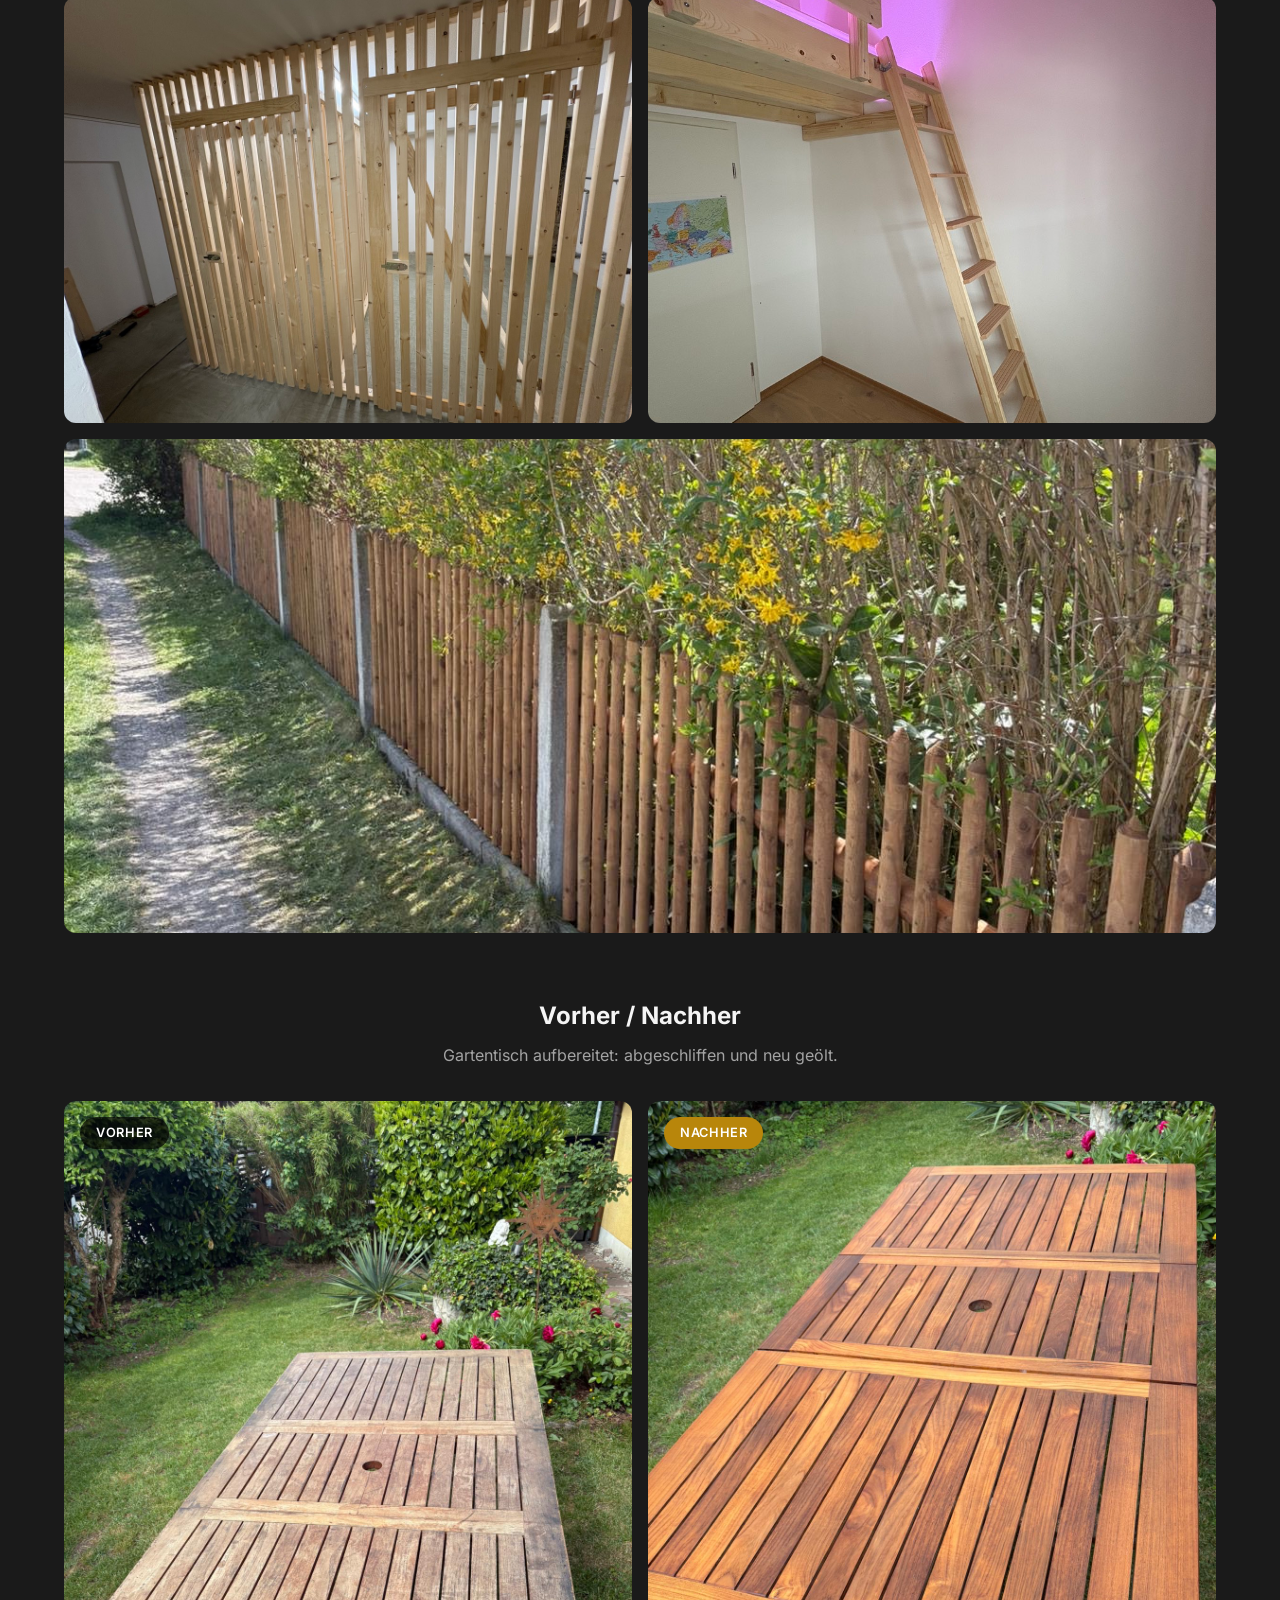
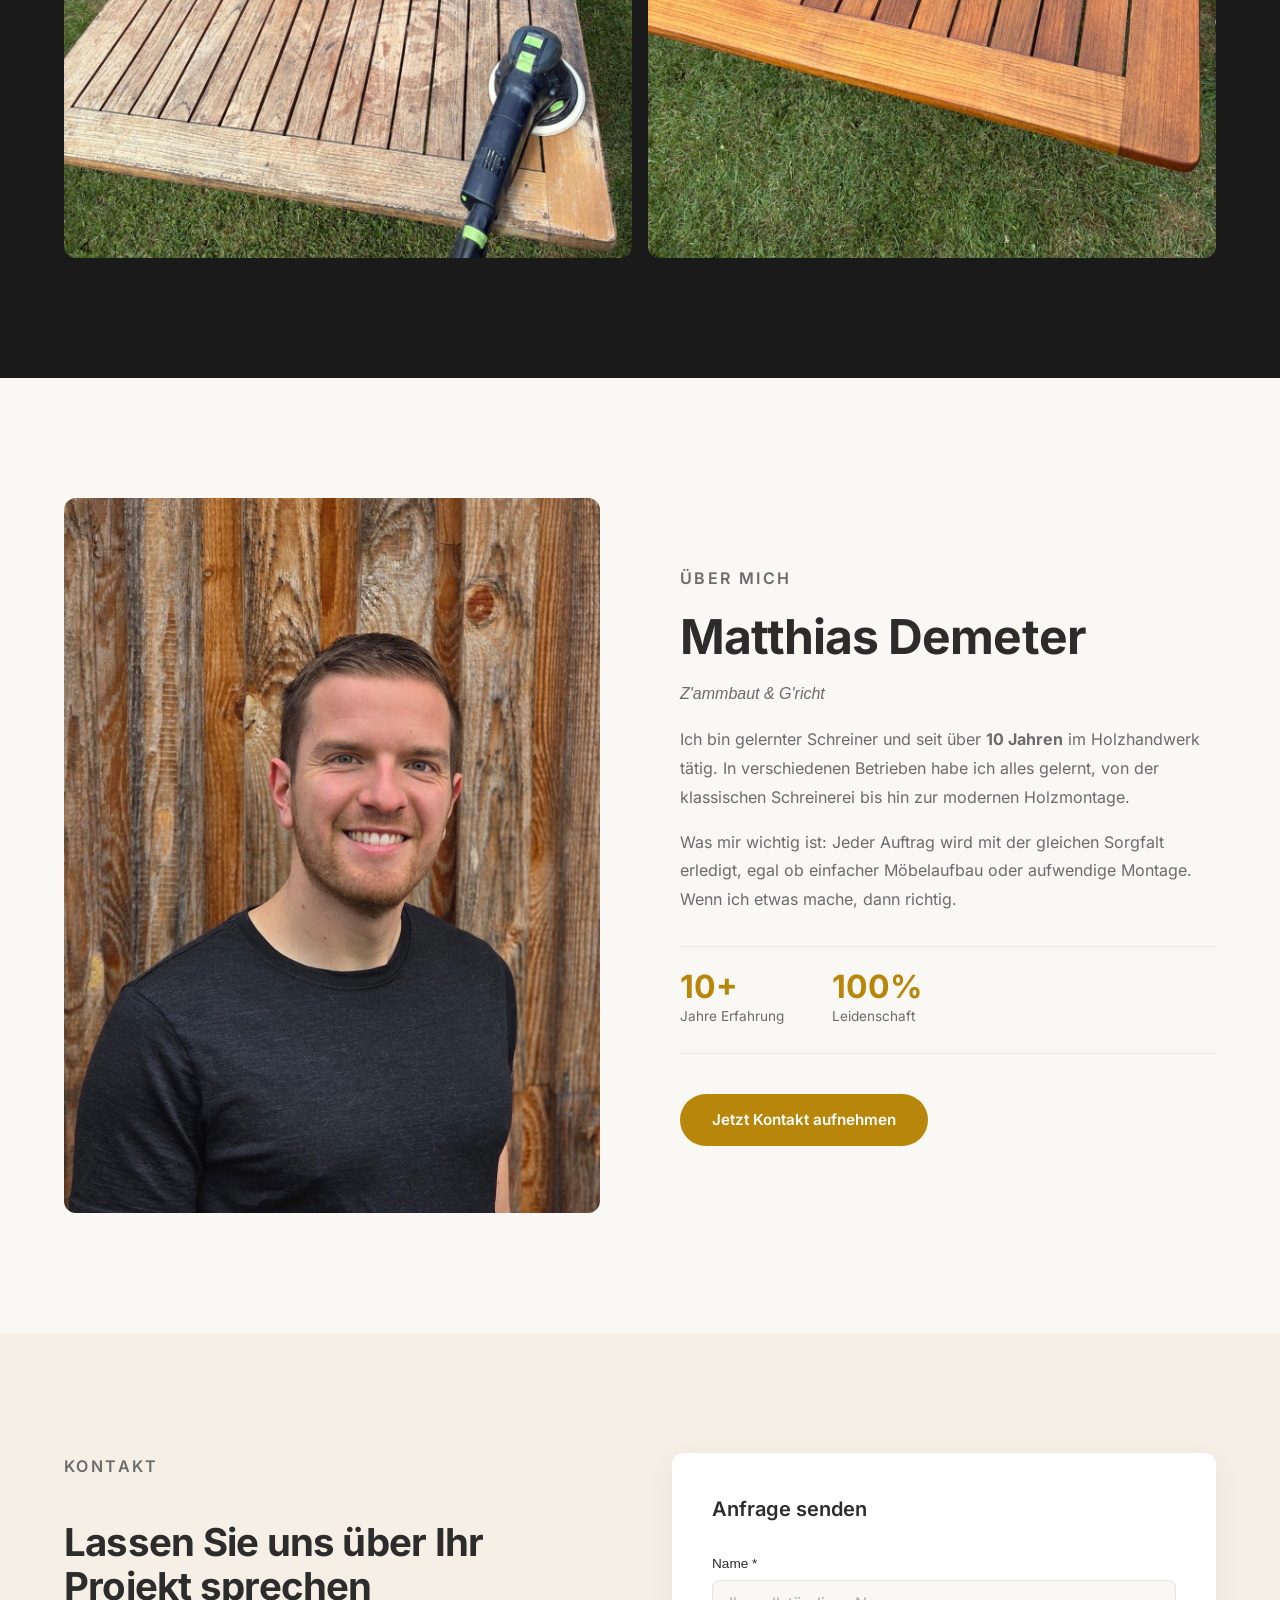
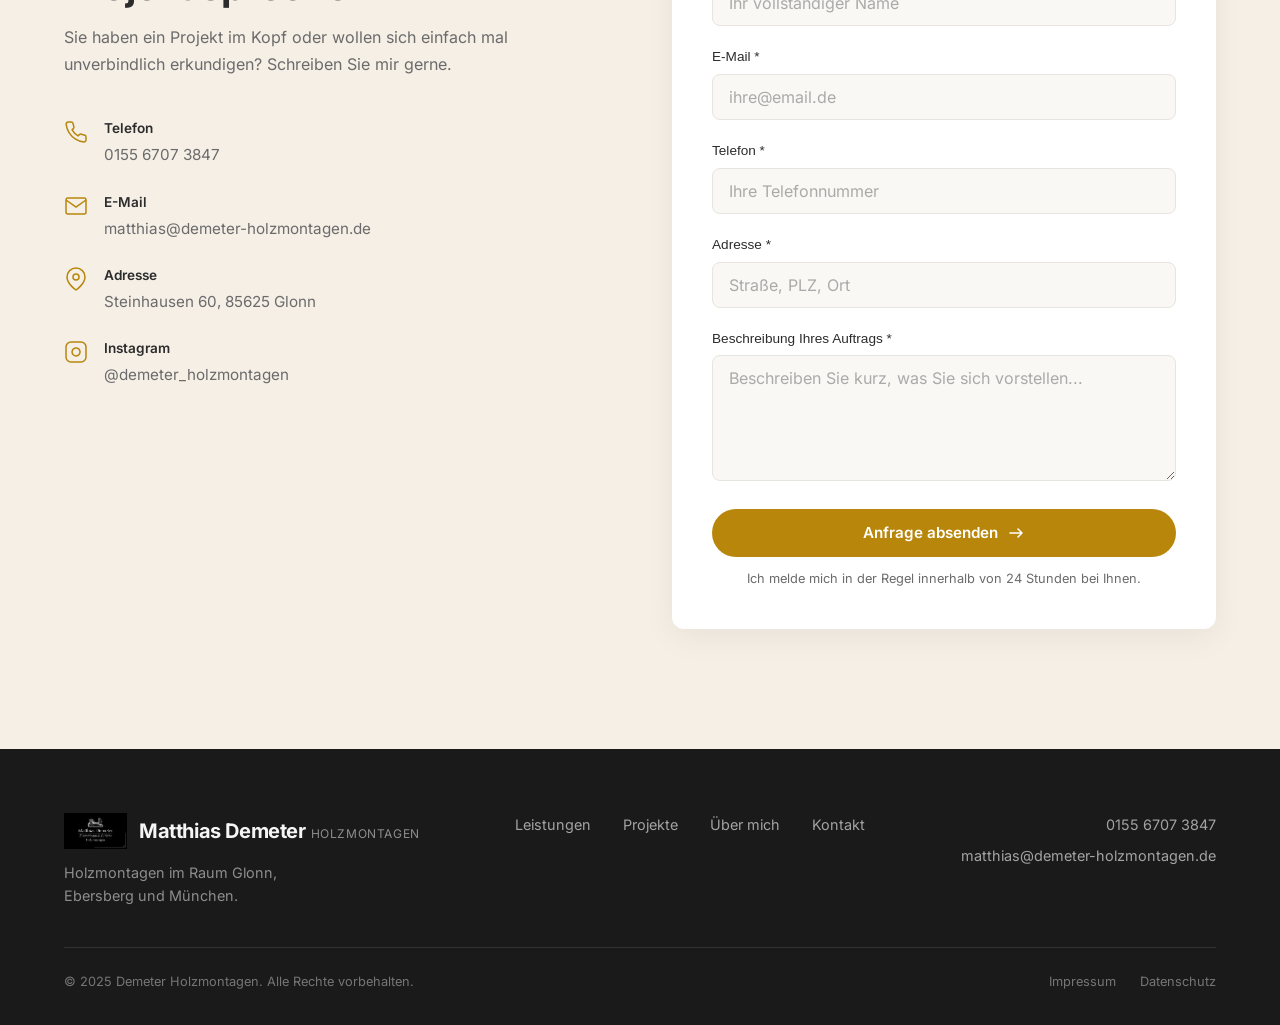
==== commit 922ce52b: "Fix mobile bugs, improve responsiveness, add SEO and UX polish Mobile bug fixes: - Mobile menu: brok" ====
--- a/index.html
+++ b/index.html
@@ -5,6 +5,14 @@
   <meta name="viewport" content="width=device-width, initial-scale=1.0">
   <title>Demeter Holzmontagen | Professionelle Holzmontage in Ihrer Region</title>
   <meta name="description" content="Matthias Demeter, ausgebildeter Schreiner mit 10 Jahren Erfahrung. Möbelaufbau, Türmontage, Laminat verlegen, Montagearbeiten und mehr.">
+  <link rel="canonical" href="https://demeter-holzmontagen.de/">
+  <meta property="og:type" content="website">
+  <meta property="og:title" content="Demeter Holzmontagen | Professionelle Holzmontage in Ihrer Region">
+  <meta property="og:description" content="Matthias Demeter, ausgebildeter Schreiner mit 10 Jahren Erfahrung. Möbelaufbau, Türmontage, Laminat verlegen, Montagearbeiten und mehr.">
+  <meta property="og:url" content="https://demeter-holzmontagen.de/">
+  <meta property="og:image" content="https://demeter-holzmontagen.de/images/3.jpeg">
+  <meta property="og:locale" content="de_DE">
+  <meta name="twitter:card" content="summary_large_image">
   <link rel="icon" type="image/png" sizes="32x32" href="images/favicon-32.png">
   <link rel="icon" type="image/png" sizes="16x16" href="images/favicon-16.png">
   <link rel="apple-touch-icon" sizes="180x180" href="images/apple-touch-icon.png">
@@ -23,7 +31,7 @@
           <span class="logo-sub">Holzmontagen</span>
         </div>
       </a>
-      <button class="nav-toggle" id="navToggle" aria-label="Menü öffnen">
+      <button class="nav-toggle" id="navToggle" aria-label="Menü öffnen" aria-expanded="false" aria-controls="navLinks">
         <span></span>
         <span></span>
         <span></span>
@@ -283,6 +291,7 @@
               <span>Anfrage absenden</span>
               <svg width="20" height="20" viewBox="0 0 20 20" fill="none"><path d="M4 10h12m0 0l-4-4m4 4l-4 4" stroke="currentColor" stroke-width="1.5" stroke-linecap="round" stroke-linejoin="round"/></svg>
             </button>
+            <p class="form-error" id="formError" role="alert" hidden>Beim Senden ist ein Fehler aufgetreten. Bitte versuchen Sie es erneut oder kontaktieren Sie mich direkt per Telefon.</p>
             <p class="form-note">Ich melde mich in der Regel innerhalb von 24 Stunden bei Ihnen.</p>
           </form>
           <div class="form-success" id="formSuccess" hidden>
@@ -338,6 +347,27 @@
     <img class="lightbox-img" id="lightboxImg" src="" alt="">
   </div>
 
+  <script type="application/ld+json">
+  {
+    "@context": "https://schema.org",
+    "@type": "LocalBusiness",
+    "name": "Matthias Demeter Holzmontagen",
+    "description": "Holzmontagen im Raum Glonn, Ebersberg und München: Möbelaufbau, Türmontage, Laminat verlegen, Holzkonstruktionen und Montagearbeiten.",
+    "url": "https://demeter-holzmontagen.de/",
+    "image": "https://demeter-holzmontagen.de/images/logo.png",
+    "telephone": "+4915567073847",
+    "email": "matthias@demeter-holzmontagen.de",
+    "address": {
+      "@type": "PostalAddress",
+      "streetAddress": "Steinhausen 60",
+      "postalCode": "85625",
+      "addressLocality": "Glonn",
+      "addressCountry": "DE"
+    },
+    "areaServed": ["Glonn", "Ebersberg", "München"],
+    "sameAs": ["https://instagram.com/demeter_holzmontagen"]
+  }
+  </script>
   <script src="main.js"></script>
   <script defer src="/_vercel/insights/script.js"></script>
   <script defer src="/_vercel/speed-insights/script.js"></script>
--- a/style.css
+++ b/style.css
@@ -1,7 +1,7 @@
 /* ===== Local Fonts ===== */
 @font-face { font-family: 'Inter'; font-style: normal; font-weight: 300; font-display: swap; src: url('fonts/inter-300.woff2') format('woff2'); }
 @font-face { font-family: 'Inter'; font-style: normal; font-weight: 400; font-display: swap; src: url('fonts/inter.woff2') format('woff2'); }
-@font-face { font-family: 'Inter'; font-style: normal; font-weight: 500; font-display: swap; src: url('fonts/inter.woff2') format('woff2'); }
+@font-face { font-family: 'Inter'; font-style: normal; font-weight: 500; font-display: swap; src: url('fonts/inter-500.woff2') format('woff2'); }
 @font-face { font-family: 'Inter'; font-style: normal; font-weight: 600; font-display: swap; src: url('fonts/inter-600.woff2') format('woff2'); }
 @font-face { font-family: 'Inter'; font-style: normal; font-weight: 700; font-display: swap; src: url('fonts/inter-700.woff2') format('woff2'); }
 
@@ -171,6 +171,7 @@
 .hero {
   position: relative;
   min-height: 100vh;
+  min-height: 100svh;
   display: flex;
   align-items: center;
   justify-content: center;
@@ -421,6 +422,14 @@
   transform: translateY(0);
 }
 
+/* Touch-Geräte haben kein Hover: Bildunterschriften immer anzeigen */
+@media (hover: none) {
+  .gallery-caption {
+    opacity: 1;
+    transform: translateY(0);
+  }
+}
+
 .gallery-caption h4 {
   font-size: 1rem;
   font-weight: 600;
@@ -634,7 +643,7 @@
   width: 100%;
   padding: 12px 16px;
   font-family: var(--font);
-  font-size: 0.95rem;
+  font-size: 1rem; /* mind. 16px, sonst zoomt iOS beim Fokussieren */
   border: 1px solid var(--border);
   border-radius: var(--radius-sm);
   background: var(--bg);
@@ -660,6 +669,17 @@
   text-align: center;
   font-size: 0.8rem;
   color: var(--text-light);
+  margin-top: 12px;
+}
+
+.form-error {
+  text-align: center;
+  font-size: 0.85rem;
+  color: #b3261e;
+  background: #fdecea;
+  border: 1px solid #f5c6c2;
+  border-radius: var(--radius-sm);
+  padding: 10px 14px;
   margin-top: 12px;
 }
 
@@ -828,6 +848,12 @@
 }
 
 /* ===== Legal Pages ===== */
+.nav-back {
+  padding: 10px 24px;
+  font-size: 0.85rem;
+  white-space: nowrap;
+}
+
 .legal-page {
   padding: 120px 0 80px;
   min-height: calc(100vh - 160px);
@@ -877,27 +903,28 @@
 
 .legal-page a:hover { color: var(--accent-light); }
 
+/* ===== Reduzierte Bewegung ===== */
+@media (prefers-reduced-motion: reduce) {
+  html { scroll-behavior: auto; }
+  .hero-scroll { animation: none; }
+  [data-animate] {
+    opacity: 1;
+    transform: none;
+    transition: none;
+  }
+}
+
 /* ===== Responsive ===== */
 @media (max-width: 968px) {
-  .services-grid { grid-template-columns: repeat(2, 1fr); }
-  .about-grid { grid-template-columns: 1fr; gap: 48px; }
-  .about-image { max-width: 400px; }
-  .contact-grid { grid-template-columns: 1fr; gap: 48px; }
-  .gallery { grid-template-columns: 1fr 1fr; }
-  .footer-inner { flex-direction: column; gap: 32px; }
-  .footer-contact { align-items: flex-start; }
-  .footer-bottom { flex-direction: column; gap: 12px; text-align: center; }
-}
-
-@media (max-width: 640px) {
   .nav-toggle { display: flex; }
 
   .nav-links {
-    position: fixed;
+    position: absolute;
     top: 72px;
     left: 0;
     right: 0;
-    bottom: 0;
+    height: calc(100vh - 72px);
+    height: calc(100dvh - 72px);
     background: var(--bg);
     flex-direction: column;
     align-items: center;
@@ -915,6 +942,30 @@
 
   .nav-links a { font-size: 1.2rem; }
 
+  body.menu-open { overflow: hidden; }
+
+  .nav-toggle.active span:nth-child(1) { transform: translateY(7px) rotate(45deg); }
+  .nav-toggle.active span:nth-child(2) { opacity: 0; }
+  .nav-toggle.active span:nth-child(3) { transform: translateY(-7px) rotate(-45deg); }
+
+  .services-grid { grid-template-columns: repeat(2, 1fr); }
+  .about-grid { grid-template-columns: 1fr; gap: 48px; }
+  .about-image { max-width: 400px; }
+  .contact-grid { grid-template-columns: 1fr; gap: 48px; }
+  .gallery { grid-template-columns: 1fr 1fr; }
+  .footer-inner { flex-direction: column; gap: 32px; }
+  .footer-contact { align-items: flex-start; }
+  .footer-bottom { flex-direction: column; gap: 12px; text-align: center; }
+}
+
+@media (max-width: 640px) {
+  .nav--legal .nav-logo-text { display: none; }
+  .nav--legal .nav-back {
+    padding: 8px 16px;
+    font-size: 0.8rem;
+    white-space: nowrap;
+  }
+
   .services-grid { grid-template-columns: 1fr; }
   .gallery { grid-template-columns: 1fr; }
   .gallery-item--full { aspect-ratio: 4/3; }
